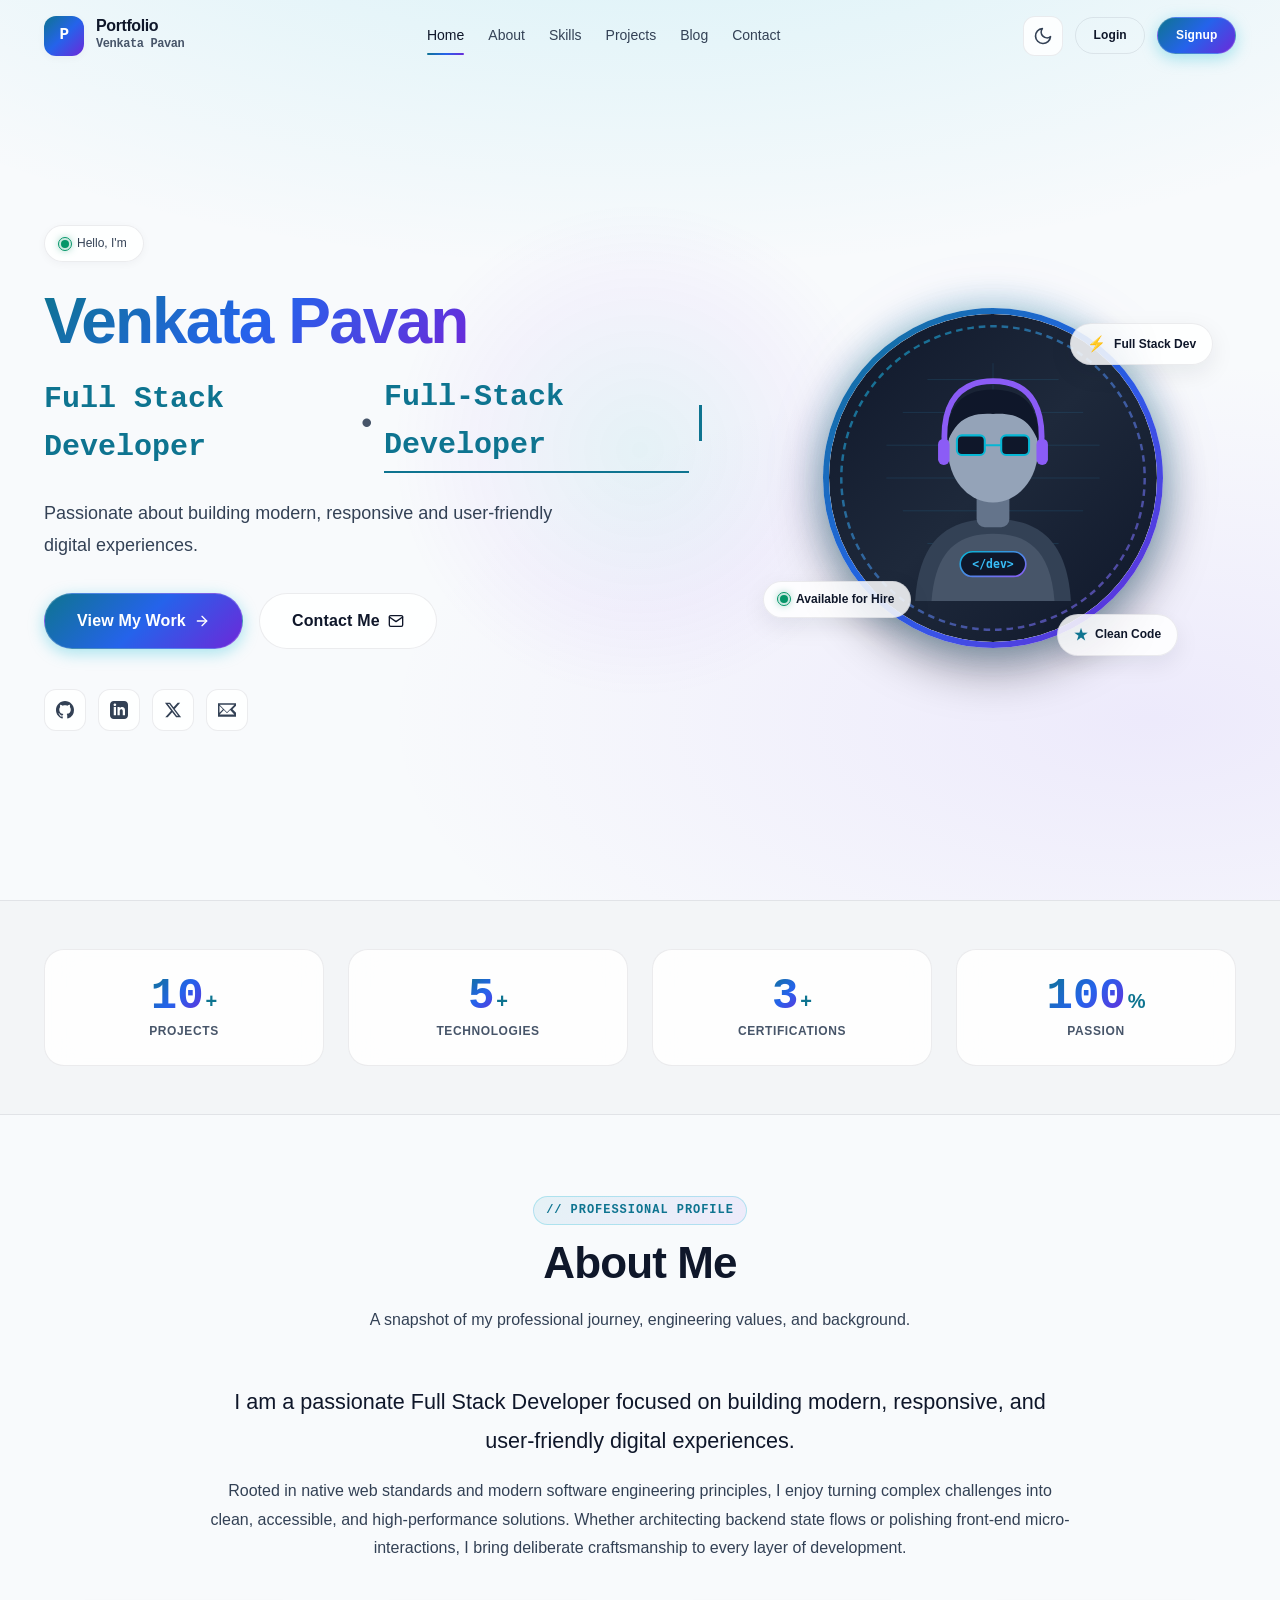
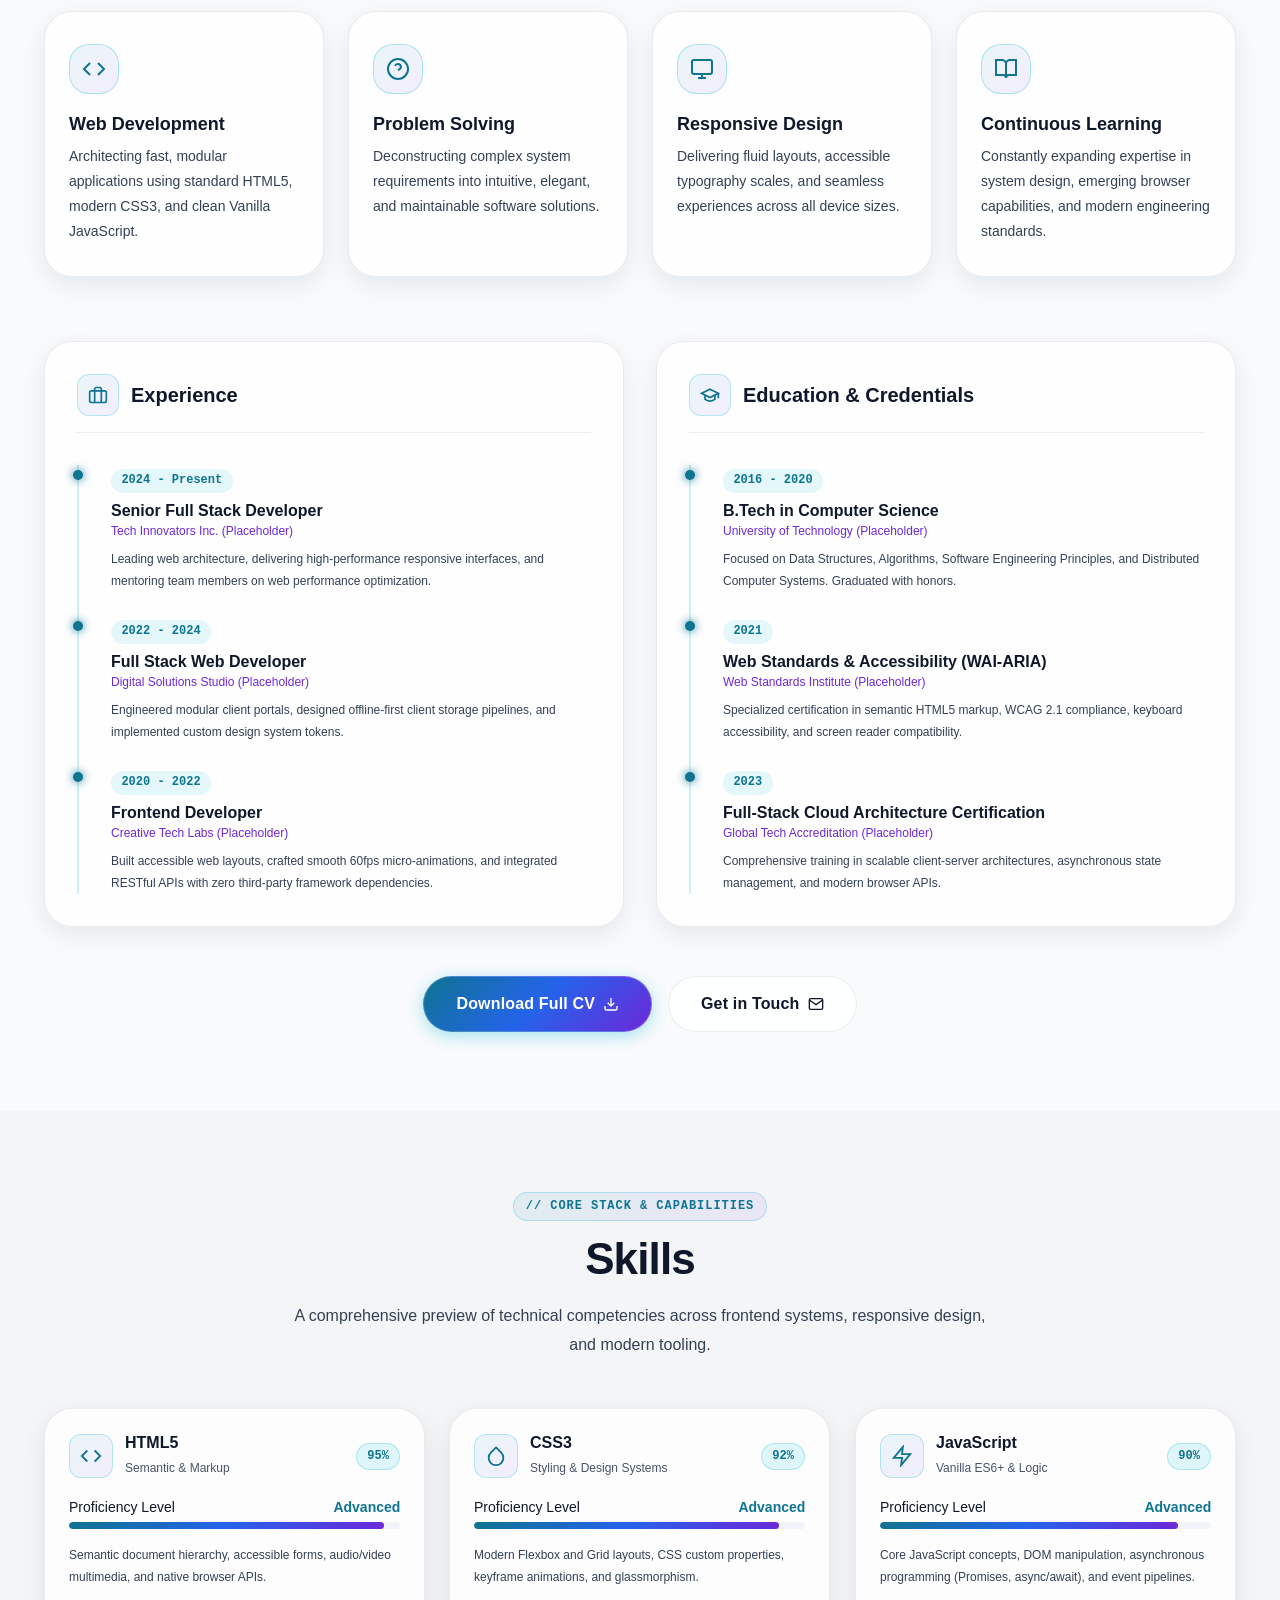
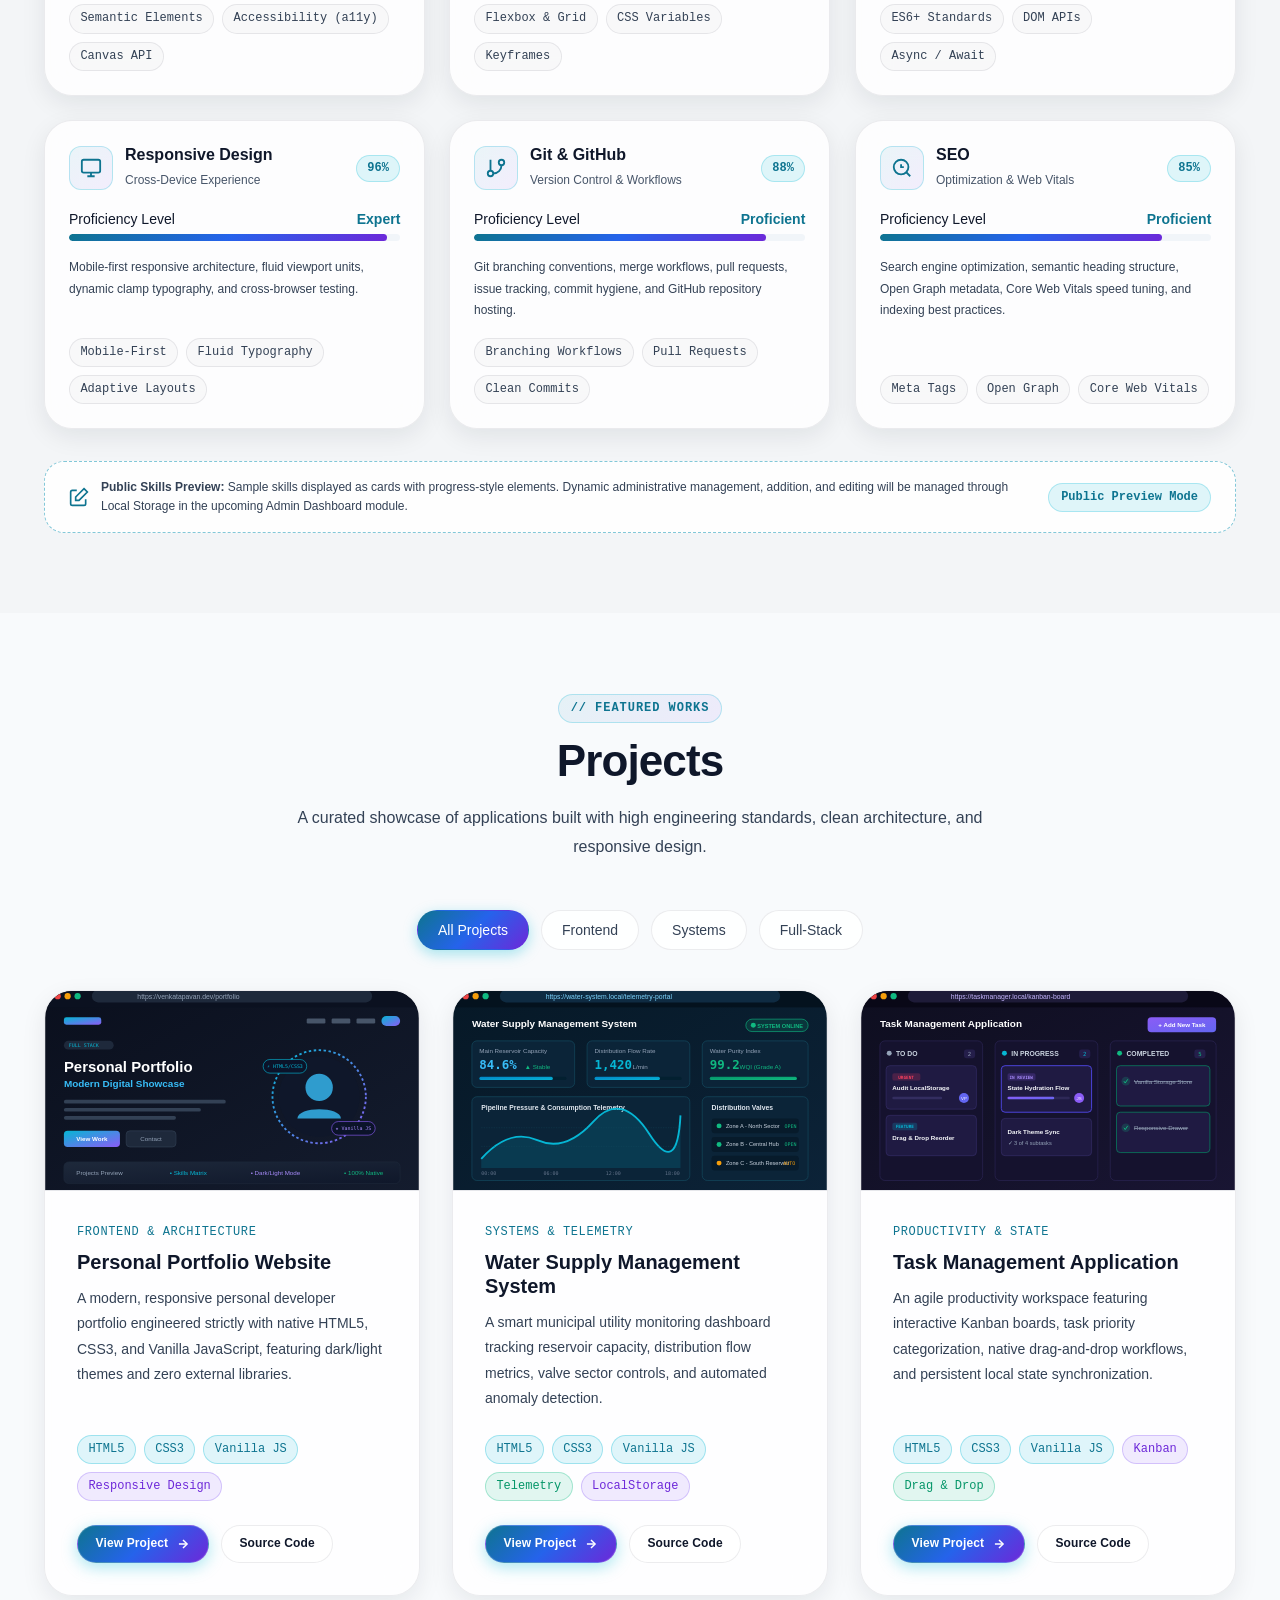
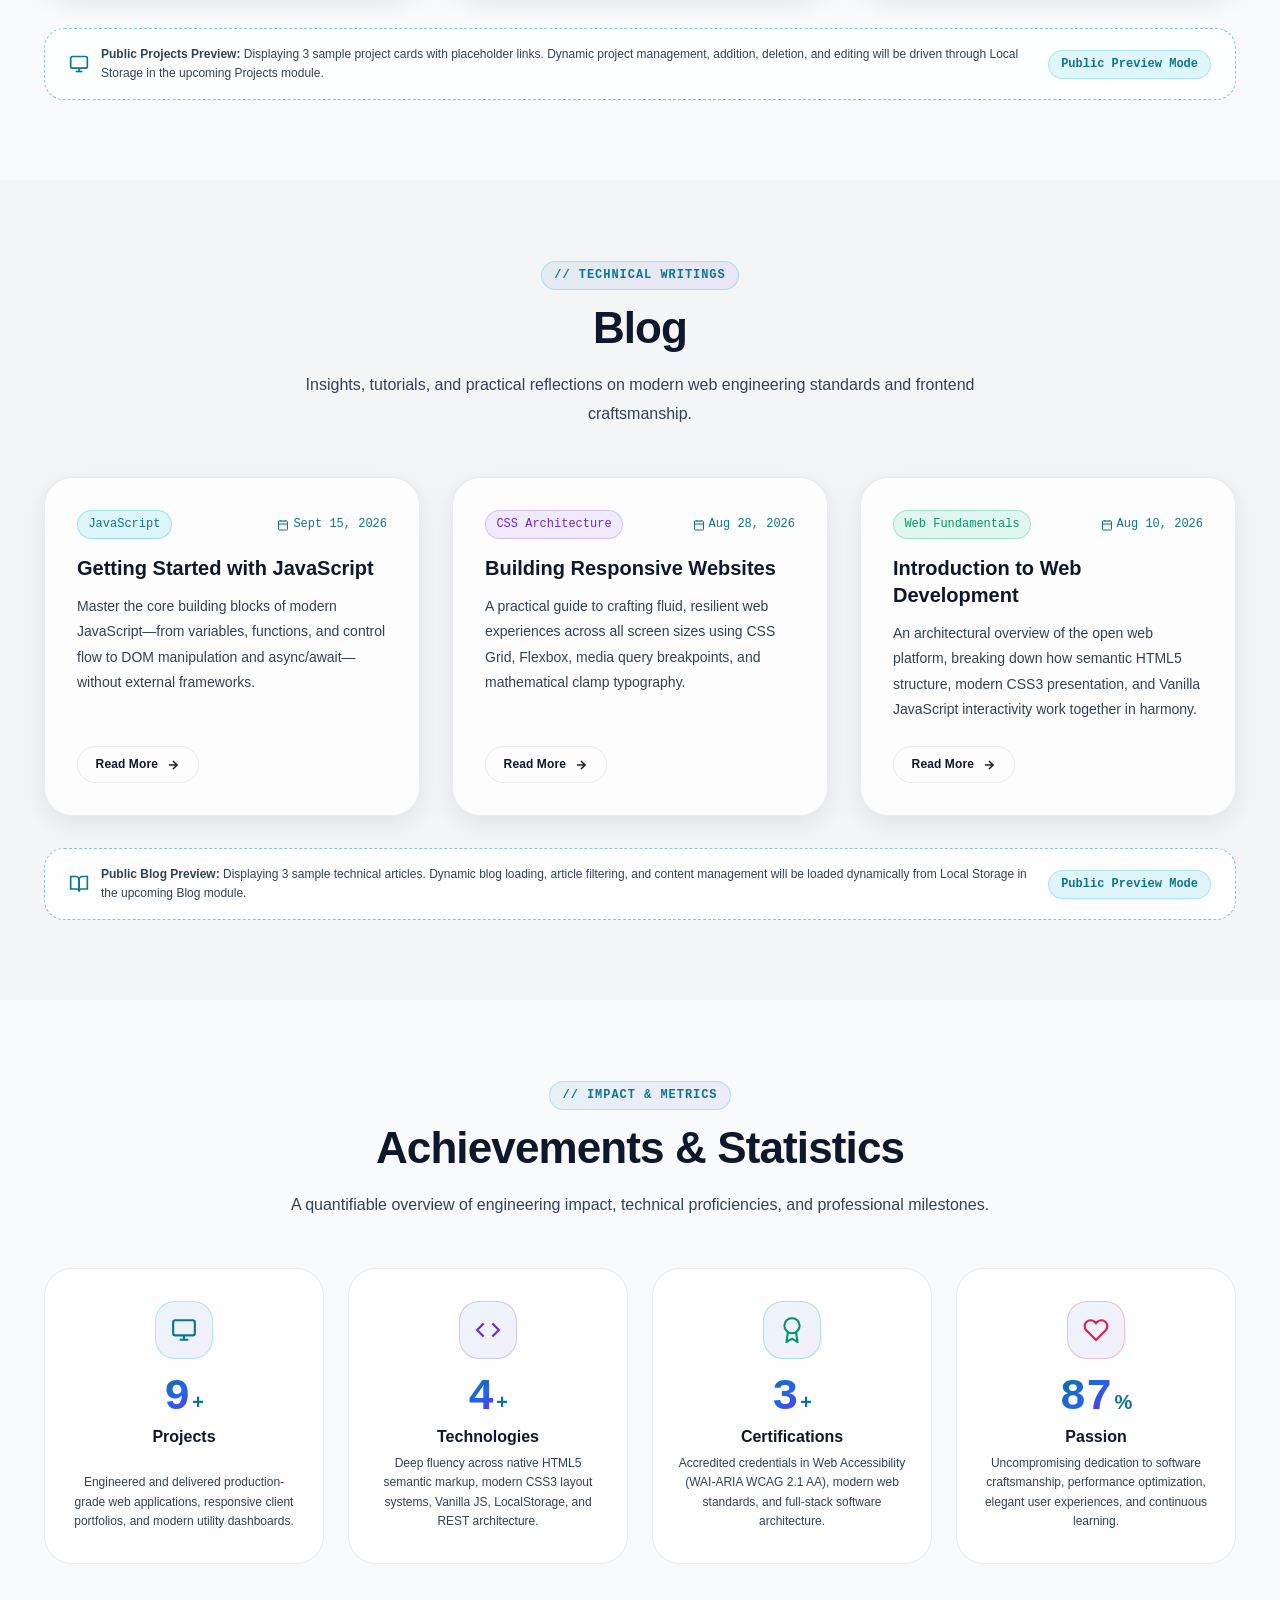
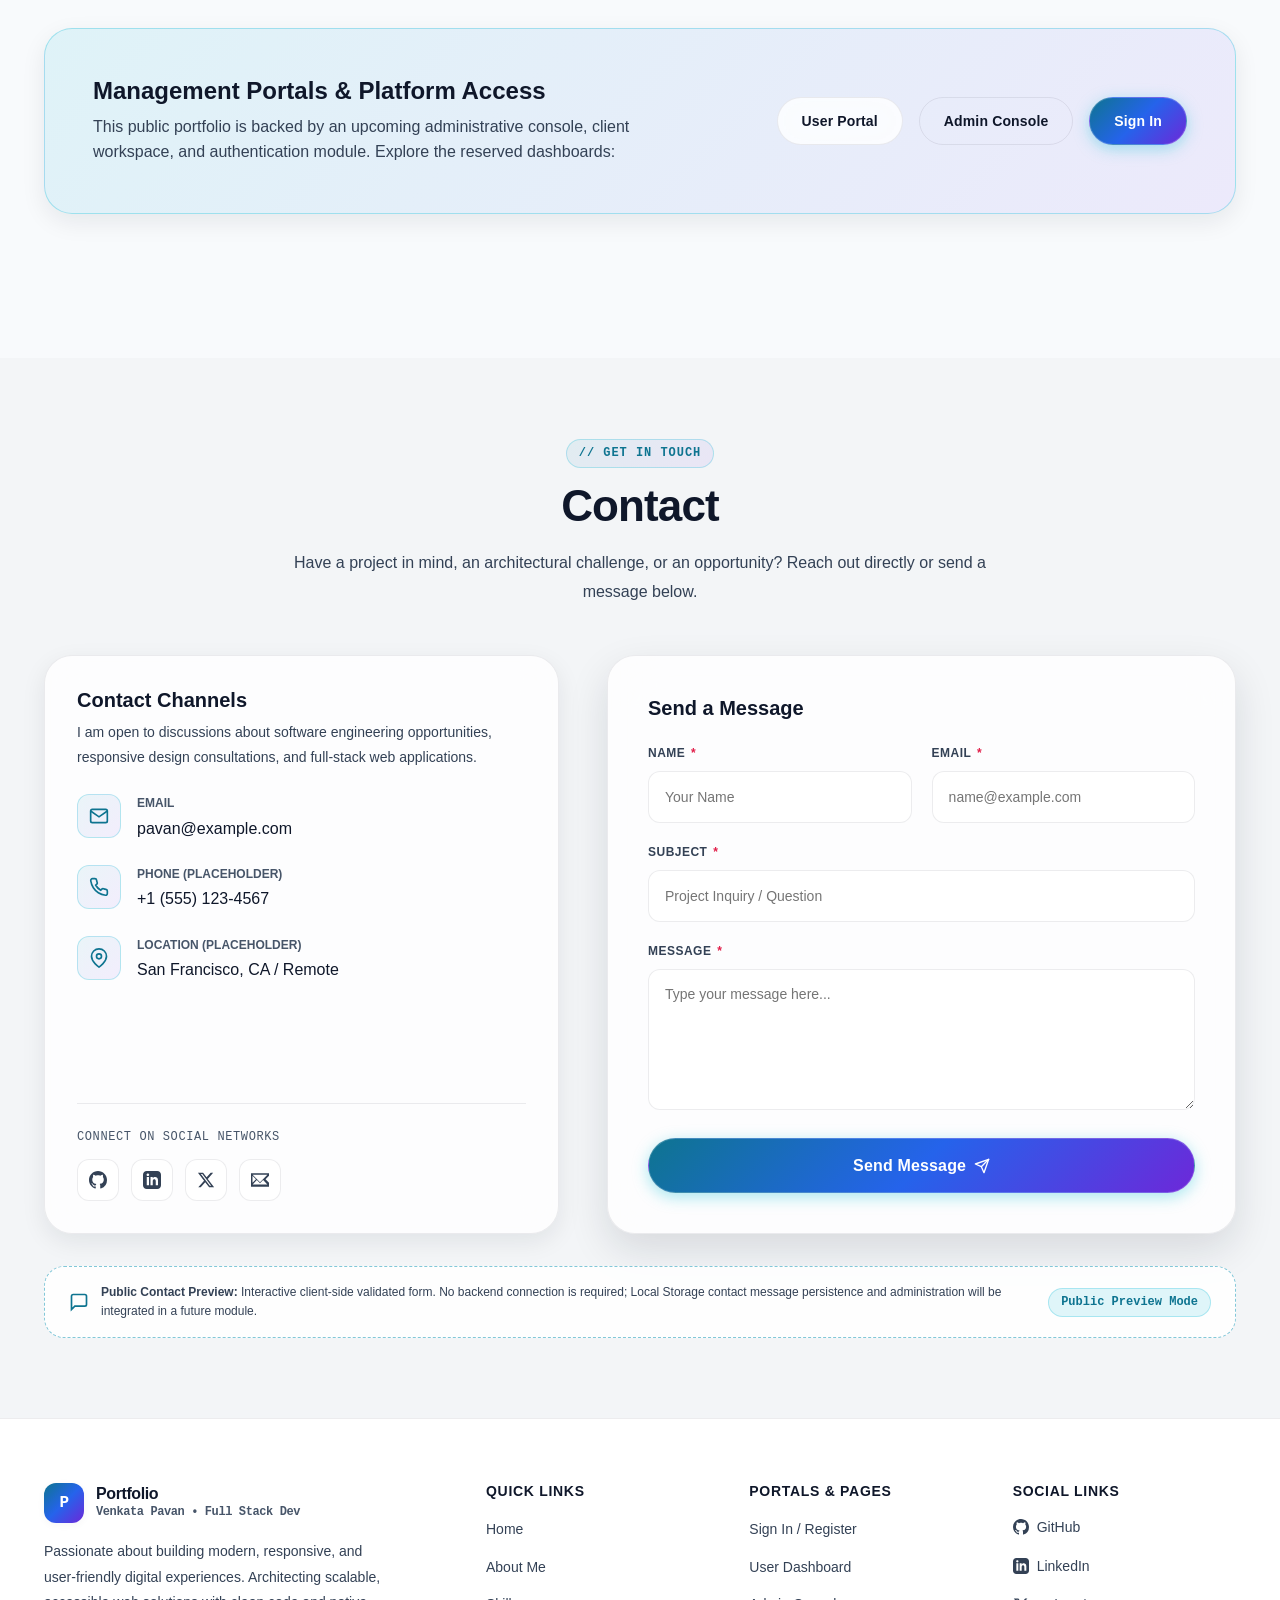
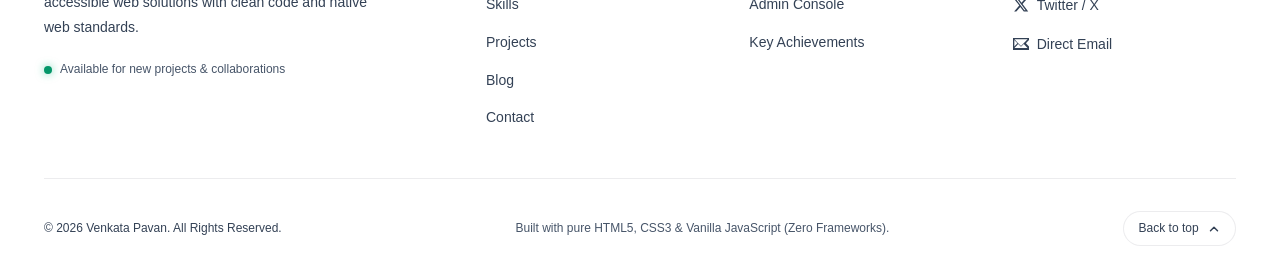
==== index.html @ b905af72 "feat: complete Module 1 - project foundation, public home page, and future architecture" ====
<!DOCTYPE html>
<html lang="en" data-theme="dark">
<head>
  <meta charset="UTF-8">
  <meta name="viewport" content="width=device-width, initial-scale=1.0">
  <meta http-equiv="X-UA-Compatible" content="ie=edge">
  
  <title>Venkata Pavan | Software Engineer & Full-Stack Developer</title>
  <meta name="description" content="Personal portfolio of Venkata Pavan, Software Engineer & Full-Stack Developer showcasing projects, technical skills, blog articles, and achievements.">
  <meta name="author" content="Venkata Pavan">
  <meta name="keywords" content="Venkata Pavan, Portfolio, Software Engineer, Full Stack Developer, Frontend, Web Developer, HTML5, CSS3, Vanilla JavaScript, Projects, Blog">

  <meta name="robots" content="index, follow">
  <meta name="theme-color" content="#0a0e17">
  <link rel="canonical" href="index.html">

  <!-- Open Graph / Facebook Meta Tags -->
  <meta property="og:type" content="website">
  <meta property="og:title" content="Venkata Pavan | Software Engineer & Full-Stack Developer">
  <meta property="og:description" content="Personal portfolio showcasing modern web architecture, projects, technical engineering skills, and articles. Built purely with native HTML5, CSS3, and Vanilla JavaScript.">
  <meta property="og:site_name" content="Venkata Pavan Portfolio">
  <meta property="og:locale" content="en_US">

  <!-- Twitter Meta Tags -->
  <meta name="twitter:card" content="summary_large_image">
  <meta name="twitter:title" content="Venkata Pavan | Software Engineer & Full-Stack Developer">
  <meta name="twitter:description" content="Personal portfolio showcasing modern web architecture, projects, technical engineering skills, and articles. Built purely with native HTML5, CSS3, and Vanilla JavaScript.">
  <meta name="twitter:creator" content="@pavan">

  <!-- JSON-LD Structured Data for Search Engines -->
  <script type="application/ld+json">
  {
    "@context": "https://schema.org",
    "@type": "Person",
    "name": "Venkata Pavan",
    "jobTitle": "Full Stack Developer & Software Engineer",
    "url": "index.html",
    "description": "Passionate about building modern, responsive, and user-friendly digital experiences using pure HTML5, CSS3, and Vanilla JavaScript.",
    "knowsAbout": ["HTML5", "CSS3", "JavaScript", "Responsive Design", "Git", "SEO", "Web Performance", "Accessibility (WAI-ARIA)"],
    "sameAs": [
      "https://github.com",
      "https://linkedin.com",
      "https://twitter.com"
    ]
  }
  </script>

  <!-- Inline SVG Favicon -->
  <link rel="icon" href="data:image/svg+xml,<svg xmlns='http://www.w3.org/2000/svg' viewBox='0 0 100 100'><defs><linearGradient id='g' x1='0%' y1='0%' x2='100%' y2='100%'><stop offset='0%' stop-color='%2306b6d4'/><stop offset='100%' stop-color='%238b5cf6'/></linearGradient></defs><rect width='100' height='100' rx='25' fill='url(%23g)'/><text x='50%' y='63%' font-family='monospace' font-weight='800' font-size='44' fill='white' text-anchor='middle'>VP</text></svg>">

  <!-- Stylesheets -->
  <link rel="stylesheet" href="css/style.css">
  <link rel="stylesheet" href="css/responsive.css">

</head>
<body>
  <!-- Accessibility Skip Link -->
  <a href="#main-content" class="skip-to-content">Skip to content</a>

  <!-- Ambient Cursor Glow Effect (Desktop) -->
  <div class="ambient-glow" aria-hidden="true"></div>

  <!-- ==========================================================================
       Header & Navigation
       ========================================================================== -->
  <header class="site-header" role="banner">
    <div class="container navbar">
      <!-- Logo / Portfolio Name -->
      <a href="index.html" class="brand" aria-label="Portfolio Homepage">
        <span class="brand-monogram">P</span>
        <span class="brand-text">
          <span class="brand-name">Portfolio</span>
          <span class="brand-title">Venkata Pavan</span>
        </span>
      </a>

      <!-- Desktop Navigation Menu -->
      <nav class="nav-menu" role="navigation" aria-label="Main Navigation">
        <a href="index.html" class="nav-link active">Home</a>
        <a href="#about" class="nav-link">About</a>
        <a href="#skills" class="nav-link">Skills</a>
        <a href="#projects" class="nav-link">Projects</a>
        <a href="#blog" class="nav-link">Blog</a>
        <a href="#contact" class="nav-link">Contact</a>
      </nav>

      <!-- Action Buttons & Controls -->
      <div class="nav-actions">
        <!-- Dark / Light Theme Toggle -->
        <button type="button" class="theme-toggle" id="theme-toggle-btn" aria-label="Switch to light mode" title="Toggle theme">
          <svg class="icon-sun" xmlns="http://www.w3.org/2000/svg" viewBox="0 0 24 24" fill="none" stroke="currentColor" stroke-width="2" stroke-linecap="round" stroke-linejoin="round" aria-hidden="true">
            <circle cx="12" cy="12" r="5"></circle>
            <line x1="12" y1="1" x2="12" y2="3"></line>
            <line x1="12" y1="21" x2="12" y2="23"></line>
            <line x1="4.22" y1="4.22" x2="5.64" y2="5.64"></line>
            <line x1="18.36" y1="18.36" x2="19.78" y2="19.78"></line>
            <line x1="1" y1="12" x2="3" y2="12"></line>
            <line x1="21" y1="12" x2="23" y2="12"></line>
            <line x1="4.22" y1="19.78" x2="5.64" y2="18.36"></line>
            <line x1="18.36" y1="5.64" x2="19.78" y2="4.22"></line>
          </svg>
          <svg class="icon-moon" xmlns="http://www.w3.org/2000/svg" viewBox="0 0 24 24" fill="none" stroke="currentColor" stroke-width="2" stroke-linecap="round" stroke-linejoin="round" aria-hidden="true">
            <path d="M21 12.79A9 9 0 1 1 11.21 3 7 7 0 0 0 21 12.79z"></path>
          </svg>
        </button>

        <!-- Login Button -->
        <a href="pages/login.html" class="btn btn-outline btn-sm desktop-auth-btn">Login</a>

        <!-- Signup Button -->
        <a href="pages/signup.html" class="btn btn-primary btn-sm desktop-auth-btn">Signup</a>

        <!-- Mobile Drawer Hamburger Toggle -->
        <button type="button" class="mobile-toggle" aria-label="Toggle navigation menu" aria-expanded="false" aria-controls="mobile-nav-drawer">
          <span></span>
          <span></span>
          <span></span>
        </button>
      </div>
    </div>

    <!-- Mobile Drawer Overlay -->
    <div class="mobile-drawer" id="mobile-nav-drawer" role="dialog" aria-modal="true" aria-label="Mobile Navigation Menu" aria-hidden="true">
      <nav class="nav-menu">
        <a href="index.html" class="nav-link active">Home</a>
        <a href="#about" class="nav-link">About</a>
        <a href="#skills" class="nav-link">Skills</a>
        <a href="#projects" class="nav-link">Projects</a>
        <a href="#blog" class="nav-link">Blog</a>
        <a href="#contact" class="nav-link">Contact</a>
      </nav>
      <div class="mobile-drawer-footer">
        <a href="pages/login.html" class="btn btn-secondary">Login</a>
        <a href="pages/signup.html" class="btn btn-primary">Signup</a>
      </div>
    </div>
  </header>

  <!-- ==========================================================================
       Main Content Container
       ========================================================================== -->
  <main id="main-content" tabindex="-1">
    
    <!-- 1. Hero Section (Personal Introduction) -->
    <section id="home" class="hero-section">
      <div class="container hero-grid">
        <!-- Left Column: Content & Call to Actions -->
        <div class="hero-content reveal-on-scroll">
          
          <!-- Small Introduction Text -->
          <div class="hero-badge">
            <span class="status-dot" aria-hidden="true"></span>
            <span>Hello, I'm</span>
          </div>

          <!-- Large Heading -->
          <h1 class="hero-title">
            <span class="text-gradient">Venkata Pavan</span>
          </h1>

          <!-- Role with Dynamic Typing -->
          <div class="hero-typing-wrap" aria-live="polite">
            <span class="hero-role-label">Full Stack Developer</span>
            <span class="typing-divider" aria-hidden="true">•</span>
            <span class="hero-typing-text">Modern Web Specialist</span><span class="typing-cursor" aria-hidden="true"></span>
          </div>

          <!-- Short Professional Description -->
          <p class="hero-bio">
            Passionate about building modern, responsive and user-friendly digital experiences.
          </p>

          <!-- Primary & Secondary CTA Buttons -->
          <div class="hero-actions">
            <a href="#projects" class="btn btn-primary btn-lg">
              <span>View My Work</span>
              <svg xmlns="http://www.w3.org/2000/svg" width="16" height="16" viewBox="0 0 24 24" fill="none" stroke="currentColor" stroke-width="2" stroke-linecap="round" stroke-linejoin="round" aria-hidden="true"><line x1="5" y1="12" x2="19" y2="12"></line><polyline points="12 5 19 12 12 19"></polyline></svg>
            </a>
            <a href="#contact" class="btn btn-secondary btn-lg">
              <span>Contact Me</span>
              <svg xmlns="http://www.w3.org/2000/svg" width="16" height="16" viewBox="0 0 24 24" fill="none" stroke="currentColor" stroke-width="2" stroke-linecap="round" stroke-linejoin="round" aria-hidden="true"><path d="M4 4h16c1.1 0 2 .9 2 2v12c0 1.1-.9 2-2 2H4c-1.1 0-2-.9-2-2V6c0-1.1.9-2 2-2z"></path><polyline points="22,6 12,13 2,6"></polyline></svg>
            </a>
          </div>

          <!-- Social Links Bar -->
          <div class="hero-socials" aria-label="Social media links">
            <a href="https://github.com" target="_blank" rel="noopener noreferrer" class="social-icon-btn" data-tooltip="GitHub Profile" aria-label="GitHub Profile">
              <svg xmlns="http://www.w3.org/2000/svg" viewBox="0 0 24 24"><path d="M12 0C5.37 0 0 5.37 0 12c0 5.31 3.435 9.795 8.205 11.385.6.105.825-.255.825-.57 0-.285-.015-1.23-.015-2.235-3.015.555-3.795-.735-4.035-1.41-.135-.345-.72-1.41-1.23-1.695-.42-.225-1.02-.78-.015-.795.945-.015 1.62.87 1.845 1.23 1.08 1.815 2.805 1.305 3.495.99.105-.78.42-1.305.765-1.605-2.67-.3-5.46-1.335-5.46-5.925 0-1.305.465-2.385 1.23-3.225-.12-.3-.54-1.53.12-3.18 0 0 1.005-.315 3.3 1.23.96-.27 1.98-.405 3-.405s2.04.135 3 .405c2.295-1.56 3.3-1.23 3.3-1.23.66 1.65.24 2.88.12 3.18.765.84 1.23 1.905 1.23 3.225 0 4.605-2.805 5.625-5.475 5.925.435.375.81 1.095.81 2.22 0 1.605-.015 2.895-.015 3.3 0 .315.225.69.825.57A12.02 12.02 0 0024 12c0-6.63-5.37-12-12-12z"/></svg>
            </a>
            <a href="https://linkedin.com" target="_blank" rel="noopener noreferrer" class="social-icon-btn" data-tooltip="LinkedIn Profile" aria-label="LinkedIn Profile">
              <svg xmlns="http://www.w3.org/2000/svg" viewBox="0 0 24 24"><path d="M19 0h-14c-2.761 0-5 2.239-5 5v14c0 2.761 2.239 5 5 5h14c2.762 0 5-2.239 5-5v-14c0-2.761-2.238-5-5-5zm-11 19h-3v-11h3v11zm-1.5-12.268c-.966 0-1.75-.79-1.75-1.764s.784-1.764 1.75-1.764 1.75.79 1.75 1.764-.783 1.764-1.75 1.764zm13.5 12.268h-3v-5.604c0-3.368-4-3.113-4 0v5.604h-3v-11h3v1.765c1.396-2.586 7-2.777 7 2.476v6.759z"/></svg>
            </a>
            <a href="https://twitter.com" target="_blank" rel="noopener noreferrer" class="social-icon-btn" data-tooltip="Twitter / X" aria-label="Twitter Profile">
              <svg xmlns="http://www.w3.org/2000/svg" viewBox="0 0 24 24"><path d="M18.244 2.25h3.308l-7.227 8.26 8.502 11.24H16.17l-5.214-6.817L4.99 21.75H1.68l7.73-8.835L1.254 2.25H8.08l4.713 6.231zm-1.161 17.52h1.833L7.084 4.126H5.117z"/></svg>
            </a>
            <a href="mailto:pavan@example.com" class="social-icon-btn" data-tooltip="Send an Email" aria-label="Send Email">
              <svg xmlns="http://www.w3.org/2000/svg" viewBox="0 0 24 24"><path d="M0 3v18h24v-18h-24zm6.623 7.929l-4.623 4.712v-9.458l4.623 4.746zm-4.483-5.929h19.72l-9.86 10.057-9.86-10.057zm5.677 7.008l4.183 4.288 4.183-4.288 5.617 5.992h-19.6l5.617-5.992zm11.56-1.079l4.623-4.746v9.458l-4.623-4.712z"/></svg>
            </a>
          </div>

        </div>

        <!-- Right Column: Professional Profile Image Placeholder -->
        <div class="hero-visual reveal-on-scroll delay-2">
          <!-- Profile Card Container: Easy to replace placeholder with real photo -->
          <div class="profile-avatar-container floating-element">
            <div class="avatar-backdrop-glow" aria-hidden="true"></div>
            
            <div class="avatar-frame">
              <!--
                ==================================================================
                REPLACE PROFILE IMAGE:
                Simply replace the 'src' below with your actual image path, e.g.:
                <img src="assets/images/profile.jpg" alt="Venkata Pavan" class="avatar-image">
                ==================================================================
              -->
              <img src="assets/images/profile-placeholder.svg" alt="Venkata Pavan - Professional Profile Placeholder" class="avatar-image" id="profile-avatar-img" width="380" height="380">
            </div>

            <!-- Floating Status Badges / Tech Tags -->
            <div class="floating-badge badge-top-right">
              <span class="badge-icon-accent">⚡</span>
              <span>Full Stack Dev</span>
            </div>

            <div class="floating-badge badge-bottom-left">
              <span class="status-dot" aria-hidden="true"></span>
              <span>Available for Hire</span>
            </div>

            <div class="floating-badge badge-bottom-right">
              <span class="badge-icon-accent">★</span>
              <span>Clean Code</span>
            </div>
          </div>
        </div>

      </div>
    </section>

    <!-- Key Metrics & Stats Strip -->
    <section class="stats-strip" aria-label="Key Achievements and Statistics">
      <div class="container stats-grid">
        <!-- Stat 1: 10+ Projects -->
        <div class="stat-card reveal-on-scroll">
          <div class="stat-number-wrap">
            <span class="stat-number" data-target="10">0</span>
            <span class="stat-suffix">+</span>
          </div>
          <span class="stat-label">Projects</span>
        </div>

        <!-- Stat 2: 5+ Technologies -->
        <div class="stat-card reveal-on-scroll delay-1">
          <div class="stat-number-wrap">
            <span class="stat-number" data-target="5">0</span>
            <span class="stat-suffix">+</span>
          </div>
          <span class="stat-label">Technologies</span>
        </div>

        <!-- Stat 3: 3+ Certifications -->
        <div class="stat-card reveal-on-scroll delay-2">
          <div class="stat-number-wrap">
            <span class="stat-number" data-target="3">0</span>
            <span class="stat-suffix">+</span>
          </div>
          <span class="stat-label">Certifications</span>
        </div>

        <!-- Stat 4: 100% Passion -->
        <div class="stat-card reveal-on-scroll delay-3">
          <div class="stat-number-wrap">
            <span class="stat-number" data-target="100">0</span>
            <span class="stat-suffix">%</span>
          </div>
          <span class="stat-label">Passion</span>
        </div>
      </div>
    </section>

    <!-- ==========================================================================
         2. About Section
         ========================================================================== -->
    <section id="about" class="section">
      <div class="container">
        <!-- Section Heading -->
        <div class="section-header reveal-on-scroll">
          <span class="section-tag">// Professional Profile</span>
          <h2 class="section-title">About Me</h2>
          <p class="section-subtitle">
            A snapshot of my professional journey, engineering values, and background.
          </p>
        </div>

        <!-- Short Professional Introduction -->
        <div class="about-intro-container reveal-on-scroll">
          <p class="about-intro-lead">
            I am a passionate Full Stack Developer focused on building modern, responsive, and user-friendly digital experiences.
          </p>
          <p class="about-intro-sub">
            Rooted in native web standards and modern software engineering principles, I enjoy turning complex challenges into clean, accessible, and high-performance solutions. Whether architecting backend state flows or polishing front-end micro-interactions, I bring deliberate craftsmanship to every layer of development.
          </p>
        </div>

        <!-- Highlight Cards (Web Development, Problem Solving, Responsive Design, Continuous Learning) -->
        <div class="about-highlights-grid">
          <!-- Highlight 1: Web Development -->
          <div class="about-highlight-card reveal-on-scroll">
            <div class="highlight-icon-wrap" aria-hidden="true">
              <svg xmlns="http://www.w3.org/2000/svg" viewBox="0 0 24 24" fill="none" stroke="currentColor" stroke-width="2"><polyline points="16 18 22 12 16 6"></polyline><polyline points="8 6 2 12 8 18"></polyline></svg>
            </div>
            <h3 class="highlight-card-title">Web Development</h3>
            <p class="highlight-card-desc">
              Architecting fast, modular applications using standard HTML5, modern CSS3, and clean Vanilla JavaScript.
            </p>
          </div>

          <!-- Highlight 2: Problem Solving -->
          <div class="about-highlight-card reveal-on-scroll delay-1">
            <div class="highlight-icon-wrap" aria-hidden="true">
              <svg xmlns="http://www.w3.org/2000/svg" viewBox="0 0 24 24" fill="none" stroke="currentColor" stroke-width="2"><circle cx="12" cy="12" r="10"></circle><path d="M9.09 9a3 3 0 0 1 5.83 1c0 2-3 3-3 3"></path><line x1="12" y1="17" x2="12.01" y2="17"></line></svg>
            </div>
            <h3 class="highlight-card-title">Problem Solving</h3>
            <p class="highlight-card-desc">
              Deconstructing complex system requirements into intuitive, elegant, and maintainable software solutions.
            </p>
          </div>

          <!-- Highlight 3: Responsive Design -->
          <div class="about-highlight-card reveal-on-scroll delay-2">
            <div class="highlight-icon-wrap" aria-hidden="true">
              <svg xmlns="http://www.w3.org/2000/svg" viewBox="0 0 24 24" fill="none" stroke="currentColor" stroke-width="2"><rect x="2" y="3" width="20" height="14" rx="2" ry="2"></rect><line x1="8" y1="21" x2="16" y2="21"></line><line x1="12" y1="17" x2="12" y2="21"></line></svg>
            </div>
            <h3 class="highlight-card-title">Responsive Design</h3>
            <p class="highlight-card-desc">
              Delivering fluid layouts, accessible typography scales, and seamless experiences across all device sizes.
            </p>
          </div>

          <!-- Highlight 4: Continuous Learning -->
          <div class="about-highlight-card reveal-on-scroll delay-3">
            <div class="highlight-icon-wrap" aria-hidden="true">
              <svg xmlns="http://www.w3.org/2000/svg" viewBox="0 0 24 24" fill="none" stroke="currentColor" stroke-width="2"><path d="M2 3h6a4 4 0 0 1 4 4v14a3 3 0 0 0-3-3H2z"></path><path d="M22 3h-6a4 4 0 0 0-4 4v14a3 3 0 0 1 3-3h7z"></path></svg>
            </div>
            <h3 class="highlight-card-title">Continuous Learning</h3>
            <p class="highlight-card-desc">
              Constantly expanding expertise in system design, emerging browser capabilities, and modern engineering standards.
            </p>
          </div>
        </div>

        <!-- Experience & Education Placeholder Grid -->
        <!--
          ==================================================================
          REPLACE EXPERIENCE & EDUCATION PLACEHOLDER DATA:
          Update the timeline-items below with your actual roles, companies,
          degrees, and dates.
          ==================================================================
        -->
        <div class="experience-education-grid" id="resume">
          <!-- Column 1: Experience Placeholders -->
          <div class="timeline-card reveal-on-scroll">
            <div class="timeline-header">
              <div class="timeline-header-icon" aria-hidden="true">
                <svg xmlns="http://www.w3.org/2000/svg" viewBox="0 0 24 24" fill="none" stroke="currentColor" stroke-width="2"><rect x="2" y="7" width="20" height="14" rx="2" ry="2"></rect><path d="M16 21V5a2 2 0 0 0-2-2h-4a2 2 0 0 0-2 2v16"></path></svg>
              </div>
              <h3 class="timeline-header-title">Experience</h3>
            </div>

            <div class="timeline-list">
              <!-- Experience Item 1 (Placeholder) -->
              <div class="timeline-item">
                <span class="timeline-dot"></span>
                <span class="timeline-date-badge">2024 - Present</span>
                <h4 class="timeline-role-title">Senior Full Stack Developer</h4>
                <div class="timeline-org">Tech Innovators Inc. (Placeholder)</div>
                <p class="timeline-desc">
                  Leading web architecture, delivering high-performance responsive interfaces, and mentoring team members on web performance optimization.
                </p>
              </div>

              <!-- Experience Item 2 (Placeholder) -->
              <div class="timeline-item">
                <span class="timeline-dot"></span>
                <span class="timeline-date-badge">2022 - 2024</span>
                <h4 class="timeline-role-title">Full Stack Web Developer</h4>
                <div class="timeline-org">Digital Solutions Studio (Placeholder)</div>
                <p class="timeline-desc">
                  Engineered modular client portals, designed offline-first client storage pipelines, and implemented custom design system tokens.
                </p>
              </div>

              <!-- Experience Item 3 (Placeholder) -->
              <div class="timeline-item">
                <span class="timeline-dot"></span>
                <span class="timeline-date-badge">2020 - 2022</span>
                <h4 class="timeline-role-title">Frontend Developer</h4>
                <div class="timeline-org">Creative Tech Labs (Placeholder)</div>
                <p class="timeline-desc">
                  Built accessible web layouts, crafted smooth 60fps micro-animations, and integrated RESTful APIs with zero third-party framework dependencies.
                </p>
              </div>
            </div>
          </div>

          <!-- Column 2: Education Placeholders -->
          <div class="timeline-card reveal-on-scroll delay-1">
            <div class="timeline-header">
              <div class="timeline-header-icon" aria-hidden="true">
                <svg xmlns="http://www.w3.org/2000/svg" viewBox="0 0 24 24" fill="none" stroke="currentColor" stroke-width="2"><path d="M22 10v6M2 10l10-5 10 5-10 5z"></path><path d="M6 12v5c3 3 9 3 12 0v-5"></path></svg>
              </div>
              <h3 class="timeline-header-title">Education &amp; Credentials</h3>
            </div>

            <div class="timeline-list">
              <!-- Education Item 1 (Placeholder) -->
              <div class="timeline-item">
                <span class="timeline-dot"></span>
                <span class="timeline-date-badge">2016 - 2020</span>
                <h4 class="timeline-role-title">B.Tech in Computer Science</h4>
                <div class="timeline-org">University of Technology (Placeholder)</div>
                <p class="timeline-desc">
                  Focused on Data Structures, Algorithms, Software Engineering Principles, and Distributed Computer Systems. Graduated with honors.
                </p>
              </div>

              <!-- Education Item 2 (Placeholder) -->
              <div class="timeline-item">
                <span class="timeline-dot"></span>
                <span class="timeline-date-badge">2021</span>
                <h4 class="timeline-role-title">Web Standards &amp; Accessibility (WAI-ARIA)</h4>
                <div class="timeline-org">Web Standards Institute (Placeholder)</div>
                <p class="timeline-desc">
                  Specialized certification in semantic HTML5 markup, WCAG 2.1 compliance, keyboard accessibility, and screen reader compatibility.
                </p>
              </div>

              <!-- Education Item 3 (Placeholder) -->
              <div class="timeline-item">
                <span class="timeline-dot"></span>
                <span class="timeline-date-badge">2023</span>
                <h4 class="timeline-role-title">Full-Stack Cloud Architecture Certification</h4>
                <div class="timeline-org">Global Tech Accreditation (Placeholder)</div>
                <p class="timeline-desc">
                  Comprehensive training in scalable client-server architectures, asynchronous state management, and modern browser APIs.
                </p>
              </div>
            </div>
          </div>
        </div>

        <!-- Action Callout Bar -->
        <div class="about-actions-bar reveal-on-scroll">
          <a href="#resume" class="btn btn-primary btn-lg">
            <span>Download Full CV</span>
            <svg xmlns="http://www.w3.org/2000/svg" width="16" height="16" viewBox="0 0 24 24" fill="none" stroke="currentColor" stroke-width="2"><path d="M21 15v4a2 2 0 0 1-2 2H5a2 2 0 0 1-2-2v-4"></path><polyline points="7 10 12 15 17 10"></polyline><line x1="12" y1="15" x2="12" y2="3"></line></svg>
          </a>
          <a href="#contact" class="btn btn-secondary btn-lg">
            <span>Get in Touch</span>
            <svg xmlns="http://www.w3.org/2000/svg" width="16" height="16" viewBox="0 0 24 24" fill="none" stroke="currentColor" stroke-width="2"><path d="M4 4h16c1.1 0 2 .9 2 2v12c0 1.1-.9 2-2 2H4c-1.1 0-2-.9-2-2V6c0-1.1.9-2 2-2z"></path><polyline points="22,6 12,13 2,6"></polyline></svg>
          </a>
        </div>
      </div>
    </section>

    <!-- ==========================================================================
         3. Skills Preview Section (Public Showcase)
         ========================================================================== -->
    <section id="skills" class="section section-tinted">
      <div class="container">
        <!-- Section Header -->
        <div class="section-header reveal-on-scroll">
          <span class="section-tag">// Core Stack &amp; Capabilities</span>
          <h2 class="section-title">Skills</h2>
          <p class="section-subtitle">
            A comprehensive preview of technical competencies across frontend systems, responsive design, and modern tooling.
          </p>
        </div>

        <!--
          ==================================================================
          MODULE 1: SKILLS PUBLIC PREVIEW
          Note: This is only the public preview of the Skills module.
          Do NOT build the Admin Skills management functionality yet.
          Later, the Admin Dashboard will manage skills through Local Storage
          (CRUD operations: create, read, update, delete skills).
          ==================================================================
        -->
        <div class="skills-preview-grid">
          <!-- Skill Card 1: HTML5 -->
          <div class="skill-card reveal-on-scroll">
            <div class="skill-card-top">
              <div class="skill-card-header">
                <div class="skill-card-icon" aria-hidden="true">
                  <svg xmlns="http://www.w3.org/2000/svg" viewBox="0 0 24 24" fill="none" stroke="currentColor" stroke-width="2"><polyline points="16 18 22 12 16 6"></polyline><polyline points="8 6 2 12 8 18"></polyline></svg>
                </div>
                <div>
                  <h3 class="skill-card-name">HTML5</h3>
                  <span class="skill-card-type">Semantic &amp; Markup</span>
                </div>
              </div>
              <span class="skill-card-badge">95%</span>
            </div>
            <div class="skill-card-progress">
              <div class="skill-row-meta">
                <span>Proficiency Level</span>
                <span class="skill-level-value">Advanced</span>
              </div>
              <div class="skill-bar-track">
                <div class="skill-bar-fill" data-level="95" role="progressbar" aria-valuenow="95" aria-valuemin="0" aria-valuemax="100" aria-label="HTML5 proficiency level"></div>
              </div>
            </div>
            <p class="skill-card-desc">
              Semantic document hierarchy, accessible forms, audio/video multimedia, and native browser APIs.
            </p>
            <div class="skill-card-tags">
              <span class="badge">Semantic Elements</span>
              <span class="badge">Accessibility (a11y)</span>
              <span class="badge">Canvas API</span>
            </div>
          </div>

          <!-- Skill Card 2: CSS3 -->
          <div class="skill-card reveal-on-scroll delay-1">
            <div class="skill-card-top">
              <div class="skill-card-header">
                <div class="skill-card-icon" aria-hidden="true">
                  <svg xmlns="http://www.w3.org/2000/svg" viewBox="0 0 24 24" fill="none" stroke="currentColor" stroke-width="2"><path d="M12 2.69l5.66 5.66a8 8 0 1 1-11.31 0z"></path></svg>
                </div>
                <div>
                  <h3 class="skill-card-name">CSS3</h3>
                  <span class="skill-card-type">Styling &amp; Design Systems</span>
                </div>
              </div>
              <span class="skill-card-badge">92%</span>
            </div>
            <div class="skill-card-progress">
              <div class="skill-row-meta">
                <span>Proficiency Level</span>
                <span class="skill-level-value">Advanced</span>
              </div>
              <div class="skill-bar-track">
                <div class="skill-bar-fill" data-level="92" role="progressbar" aria-valuenow="92" aria-valuemin="0" aria-valuemax="100" aria-label="CSS3 proficiency level"></div>
              </div>
            </div>
            <p class="skill-card-desc">
              Modern Flexbox and Grid layouts, CSS custom properties, keyframe animations, and glassmorphism.
            </p>
            <div class="skill-card-tags">
              <span class="badge">Flexbox &amp; Grid</span>
              <span class="badge">CSS Variables</span>
              <span class="badge">Keyframes</span>
            </div>
          </div>

          <!-- Skill Card 3: JavaScript -->
          <div class="skill-card reveal-on-scroll delay-2">
            <div class="skill-card-top">
              <div class="skill-card-header">
                <div class="skill-card-icon" aria-hidden="true">
                  <svg xmlns="http://www.w3.org/2000/svg" viewBox="0 0 24 24" fill="none" stroke="currentColor" stroke-width="2"><polygon points="13 2 3 14 12 14 11 22 21 10 12 10 13 2"></polygon></svg>
                </div>
                <div>
                  <h3 class="skill-card-name">JavaScript</h3>
                  <span class="skill-card-type">Vanilla ES6+ &amp; Logic</span>
                </div>
              </div>
              <span class="skill-card-badge">90%</span>
            </div>
            <div class="skill-card-progress">
              <div class="skill-row-meta">
                <span>Proficiency Level</span>
                <span class="skill-level-value">Advanced</span>
              </div>
              <div class="skill-bar-track">
                <div class="skill-bar-fill" data-level="90" role="progressbar" aria-valuenow="90" aria-valuemin="0" aria-valuemax="100" aria-label="JavaScript proficiency level"></div>
              </div>
            </div>
            <p class="skill-card-desc">
              Core JavaScript concepts, DOM manipulation, asynchronous programming (Promises, async/await), and event pipelines.
            </p>
            <div class="skill-card-tags">
              <span class="badge">ES6+ Standards</span>
              <span class="badge">DOM APIs</span>
              <span class="badge">Async / Await</span>
            </div>
          </div>

          <!-- Skill Card 4: Responsive Design -->
          <div class="skill-card reveal-on-scroll">
            <div class="skill-card-top">
              <div class="skill-card-header">
                <div class="skill-card-icon" aria-hidden="true">
                  <svg xmlns="http://www.w3.org/2000/svg" viewBox="0 0 24 24" fill="none" stroke="currentColor" stroke-width="2"><rect x="2" y="3" width="20" height="14" rx="2" ry="2"></rect><line x1="8" y1="21" x2="16" y2="21"></line><line x1="12" y1="17" x2="12" y2="21"></line></svg>
                </div>
                <div>
                  <h3 class="skill-card-name">Responsive Design</h3>
                  <span class="skill-card-type">Cross-Device Experience</span>
                </div>
              </div>
              <span class="skill-card-badge">96%</span>
            </div>
            <div class="skill-card-progress">
              <div class="skill-row-meta">
                <span>Proficiency Level</span>
                <span class="skill-level-value">Expert</span>
              </div>
              <div class="skill-bar-track">
                <div class="skill-bar-fill" data-level="96" role="progressbar" aria-valuenow="96" aria-valuemin="0" aria-valuemax="100" aria-label="Responsive Design proficiency level"></div>
              </div>
            </div>
            <p class="skill-card-desc">
              Mobile-first responsive architecture, fluid viewport units, dynamic clamp typography, and cross-browser testing.
            </p>
            <div class="skill-card-tags">
              <span class="badge">Mobile-First</span>
              <span class="badge">Fluid Typography</span>
              <span class="badge">Adaptive Layouts</span>
            </div>
          </div>

          <!-- Skill Card 5: Git & GitHub -->
          <div class="skill-card reveal-on-scroll delay-1">
            <div class="skill-card-top">
              <div class="skill-card-header">
                <div class="skill-card-icon" aria-hidden="true">
                  <svg xmlns="http://www.w3.org/2000/svg" viewBox="0 0 24 24" fill="none" stroke="currentColor" stroke-width="2"><line x1="6" y1="3" x2="6" y2="15"></line><circle cx="18" cy="6" r="3"></circle><circle cx="6" cy="18" r="3"></circle><path d="M18 9a9 9 0 0 1-9 9"></path></svg>
                </div>
                <div>
                  <h3 class="skill-card-name">Git &amp; GitHub</h3>
                  <span class="skill-card-type">Version Control &amp; Workflows</span>
                </div>
              </div>
              <span class="skill-card-badge">88%</span>
            </div>
            <div class="skill-card-progress">
              <div class="skill-row-meta">
                <span>Proficiency Level</span>
                <span class="skill-level-value">Proficient</span>
              </div>
              <div class="skill-bar-track">
                <div class="skill-bar-fill" data-level="88" role="progressbar" aria-valuenow="88" aria-valuemin="0" aria-valuemax="100" aria-label="Git and GitHub proficiency level"></div>
              </div>
            </div>
            <p class="skill-card-desc">
              Git branching conventions, merge workflows, pull requests, issue tracking, commit hygiene, and GitHub repository hosting.
            </p>
            <div class="skill-card-tags">
              <span class="badge">Branching Workflows</span>
              <span class="badge">Pull Requests</span>
              <span class="badge">Clean Commits</span>
            </div>
          </div>

          <!-- Skill Card 6: SEO -->
          <div class="skill-card reveal-on-scroll delay-2">
            <div class="skill-card-top">
              <div class="skill-card-header">
                <div class="skill-card-icon" aria-hidden="true">
                  <svg xmlns="http://www.w3.org/2000/svg" viewBox="0 0 24 24" fill="none" stroke="currentColor" stroke-width="2"><circle cx="11" cy="11" r="8"></circle><line x1="21" y1="21" x2="16.65" y2="16.65"></line><polyline points="11 8 11 11 14 11"></polyline></svg>
                </div>
                <div>
                  <h3 class="skill-card-name">SEO</h3>
                  <span class="skill-card-type">Optimization &amp; Web Vitals</span>
                </div>
              </div>
              <span class="skill-card-badge">85%</span>
            </div>
            <div class="skill-card-progress">
              <div class="skill-row-meta">
                <span>Proficiency Level</span>
                <span class="skill-level-value">Proficient</span>
              </div>
              <div class="skill-bar-track">
                <div class="skill-bar-fill" data-level="85" role="progressbar" aria-valuenow="85" aria-valuemin="0" aria-valuemax="100" aria-label="SEO proficiency level"></div>
              </div>
            </div>
            <p class="skill-card-desc">
              Search engine optimization, semantic heading structure, Open Graph metadata, Core Web Vitals speed tuning, and indexing best practices.
            </p>
            <div class="skill-card-tags">
              <span class="badge">Meta Tags</span>
              <span class="badge">Open Graph</span>
              <span class="badge">Core Web Vitals</span>
            </div>
          </div>
        </div>

        <!-- Skills Public Preview Notice Banner -->
        <div class="skills-preview-notice reveal-on-scroll">
          <div class="skills-notice-info">
            <div class="skills-notice-icon" aria-hidden="true">
              <svg xmlns="http://www.w3.org/2000/svg" viewBox="0 0 24 24" fill="none" stroke="currentColor" stroke-width="2"><path d="M20 14.66V20a2 2 0 0 1-2 2H4a2 2 0 0 1-2-2V6a2 2 0 0 1 2-2h5.34"></path><polygon points="18 2 22 6 12 16 8 16 8 12 18 2"></polygon></svg>
            </div>
            <div>
              <strong>Public Skills Preview:</strong> Sample skills displayed as cards with progress-style elements. Dynamic administrative management, addition, and editing will be managed through Local Storage in the upcoming Admin Dashboard module.
            </div>
          </div>
          <span class="skills-notice-badge">Public Preview Mode</span>
        </div>
      </div>
    </section>

    <!-- ==========================================================================
         4. Featured Projects Showcase Section
         ========================================================================== -->
    <!-- ==========================================================================
         4. Projects Preview Section (Public Showcase)
         ========================================================================== -->
    <section id="projects" class="section">
      <div class="container">
        <!-- Section Header -->
        <div class="section-header reveal-on-scroll">
          <span class="section-tag">// Featured Works</span>
          <h2 class="section-title">Projects</h2>
          <p class="section-subtitle">
            A curated showcase of applications built with high engineering standards, clean architecture, and responsive design.
          </p>
        </div>

        <!-- Filter Buttons -->
        <div class="project-filters reveal-on-scroll" role="toolbar" aria-label="Project category filter">
          <button type="button" class="filter-btn active" data-filter="all" aria-pressed="true">All Projects</button>
          <button type="button" class="filter-btn" data-filter="frontend" aria-pressed="false">Frontend</button>
          <button type="button" class="filter-btn" data-filter="systems" aria-pressed="false">Systems</button>
          <button type="button" class="filter-btn" data-filter="full-stack" aria-pressed="false">Full-Stack</button>
        </div>

        <!--
          ==================================================================
          MODULE 1: PROJECTS PUBLIC PREVIEW
          Note: This is only the public preview of the Projects module.
          Do NOT build project CRUD functionality yet.
          The future Projects module will replace these static/sample
          projects with dynamic Local Storage data and admin management.
          ==================================================================
        -->
        <div class="projects-grid">
          <!-- Project 1: Personal Portfolio Website -->
          <article class="project-card reveal-on-scroll" data-category="frontend">
            <div class="project-img-wrap">
              <!--
                ==============================================================
                REPLACE PROJECT IMAGE:
                Replace src with your screenshot path (e.g. assets/images/portfolio.png)
                ==============================================================
              -->
              <img src="assets/images/project-portfolio.svg" alt="Personal Portfolio Website Mockup Preview" class="project-image" loading="lazy" width="600" height="340">
            </div>

            <div class="project-card-body">
              <span class="project-category-tag">Frontend &amp; Architecture</span>
              <h3 class="project-card-title">Personal Portfolio Website</h3>
              <p class="project-card-desc">
                A modern, responsive personal developer portfolio engineered strictly with native HTML5, CSS3, and Vanilla JavaScript, featuring dark/light themes and zero external libraries.
              </p>
              <div class="project-tags">
                <span class="badge badge-cyan">HTML5</span>
                <span class="badge badge-cyan">CSS3</span>
                <span class="badge badge-cyan">Vanilla JS</span>
                <span class="badge badge-violet">Responsive Design</span>
              </div>
              <div class="project-card-actions">
                <a href="#projects" class="btn btn-primary btn-sm view-project-btn" data-tooltip="View Project Preview (Placeholder)" aria-label="View Personal Portfolio Website preview">
                  <span>View Project</span>
                  <svg xmlns="http://www.w3.org/2000/svg" width="14" height="14" viewBox="0 0 24 24" fill="none" stroke="currentColor" stroke-width="2.5" aria-hidden="true"><line x1="5" y1="12" x2="19" y2="12"></line><polyline points="12 5 19 12 12 19"></polyline></svg>
                </a>
                <a href="https://github.com" target="_blank" rel="noopener noreferrer" class="btn btn-secondary btn-sm" data-tooltip="Source Repository (Placeholder)" aria-label="View source code for Personal Portfolio Website on GitHub">Source Code</a>
              </div>
            </div>
          </article>

          <!-- Project 2: Water Supply Management System -->
          <article class="project-card reveal-on-scroll delay-1" data-category="systems">
            <div class="project-img-wrap">
              <!--
                ==============================================================
                REPLACE PROJECT IMAGE:
                Replace src with your screenshot path (e.g. assets/images/water-supply.png)
                ==============================================================
              -->
              <img src="assets/images/project-water-supply.svg" alt="Water Supply Management System Mockup Preview" class="project-image" loading="lazy" width="600" height="340">
            </div>

            <div class="project-card-body">
              <span class="project-category-tag">Systems &amp; Telemetry</span>
              <h3 class="project-card-title">Water Supply Management System</h3>
              <p class="project-card-desc">
                A smart municipal utility monitoring dashboard tracking reservoir capacity, distribution flow metrics, valve sector controls, and automated anomaly detection.
              </p>
              <div class="project-tags">
                <span class="badge badge-cyan">HTML5</span>
                <span class="badge badge-cyan">CSS3</span>
                <span class="badge badge-cyan">Vanilla JS</span>
                <span class="badge badge-emerald">Telemetry</span>
                <span class="badge badge-violet">LocalStorage</span>
              </div>
              <div class="project-card-actions">
                <a href="#projects" class="btn btn-primary btn-sm view-project-btn" data-tooltip="View Project Preview (Placeholder)" aria-label="View Water Supply Management System preview">
                  <span>View Project</span>
                  <svg xmlns="http://www.w3.org/2000/svg" width="14" height="14" viewBox="0 0 24 24" fill="none" stroke="currentColor" stroke-width="2.5" aria-hidden="true"><line x1="5" y1="12" x2="19" y2="12"></line><polyline points="12 5 19 12 12 19"></polyline></svg>
                </a>
                <a href="https://github.com" target="_blank" rel="noopener noreferrer" class="btn btn-secondary btn-sm" data-tooltip="Source Repository (Placeholder)" aria-label="View source code for Water Supply Management System on GitHub">Source Code</a>
              </div>
            </div>
          </article>

          <!-- Project 3: Task Management Application -->
          <article class="project-card reveal-on-scroll delay-2" data-category="full-stack">
            <div class="project-img-wrap">
              <!--
                ==============================================================
                REPLACE PROJECT IMAGE:
                Replace src with your screenshot path (e.g. assets/images/task-manager.png)
                ==============================================================
              -->
              <img src="assets/images/project-task-manager.svg" alt="Task Management Application Mockup Preview" class="project-image" loading="lazy" width="600" height="340">
            </div>

            <div class="project-card-body">
              <span class="project-category-tag">Productivity &amp; State</span>
              <h3 class="project-card-title">Task Management Application</h3>
              <p class="project-card-desc">
                An agile productivity workspace featuring interactive Kanban boards, task priority categorization, native drag-and-drop workflows, and persistent local state synchronization.
              </p>
              <div class="project-tags">
                <span class="badge badge-cyan">HTML5</span>
                <span class="badge badge-cyan">CSS3</span>
                <span class="badge badge-cyan">Vanilla JS</span>
                <span class="badge badge-violet">Kanban</span>
                <span class="badge badge-emerald">Drag &amp; Drop</span>
              </div>
              <div class="project-card-actions">
                <a href="#projects" class="btn btn-primary btn-sm view-project-btn" data-tooltip="View Project Preview (Placeholder)" aria-label="View Task Management Application preview">
                  <span>View Project</span>
                  <svg xmlns="http://www.w3.org/2000/svg" width="14" height="14" viewBox="0 0 24 24" fill="none" stroke="currentColor" stroke-width="2.5" aria-hidden="true"><line x1="5" y1="12" x2="19" y2="12"></line><polyline points="12 5 19 12 12 19"></polyline></svg>
                </a>
                <a href="https://github.com" target="_blank" rel="noopener noreferrer" class="btn btn-secondary btn-sm" data-tooltip="Source Repository (Placeholder)" aria-label="View source code for Task Management Application on GitHub">Source Code</a>
              </div>
            </div>
          </article>
        </div>

        <!-- Projects Public Preview Notice Banner -->
        <div class="projects-preview-notice reveal-on-scroll">
          <div class="projects-notice-info">
            <div class="projects-notice-icon" aria-hidden="true">
              <svg xmlns="http://www.w3.org/2000/svg" viewBox="0 0 24 24" fill="none" stroke="currentColor" stroke-width="2"><rect x="2" y="3" width="20" height="14" rx="2" ry="2"></rect><line x1="8" y1="21" x2="16" y2="21"></line><line x1="12" y1="17" x2="12" y2="21"></line></svg>
            </div>
            <div>
              <strong>Public Projects Preview:</strong> Displaying 3 sample project cards with placeholder links. Dynamic project management, addition, deletion, and editing will be driven through Local Storage in the upcoming Projects module.
            </div>
          </div>
          <span class="projects-notice-badge">Public Preview Mode</span>
        </div>
      </div>
    </section>

    <!-- ==========================================================================
         5. Blog Preview Section (Public Showcase)
         ========================================================================== -->
    <section id="blog" class="section section-tinted">
      <div class="container">
        <!-- Section Header -->
        <div class="section-header reveal-on-scroll">
          <span class="section-tag">// Technical Writings</span>
          <h2 class="section-title">Blog</h2>
          <p class="section-subtitle">
            Insights, tutorials, and practical reflections on modern web engineering standards and frontend craftsmanship.
          </p>
        </div>

        <!--
          ==================================================================
          MODULE 1: BLOG PUBLIC PREVIEW
          Note: This is only the public preview of the Blog module.
          Do NOT implement blog management yet.
          The future Blog module will dynamically load blog data
          and administrative controls from Local Storage.
          ==================================================================
        -->
        <div class="blog-grid">
          <!-- Article 1: Getting Started with JavaScript -->
          <article class="blog-card reveal-on-scroll">
            <div class="blog-meta-top">
              <span class="badge badge-cyan">JavaScript</span>
              <time datetime="2026-09-15" class="blog-date">
                <svg xmlns="http://www.w3.org/2000/svg" width="12" height="12" viewBox="0 0 24 24" fill="none" stroke="currentColor" stroke-width="2" aria-hidden="true"><rect x="3" y="4" width="18" height="18" rx="2" ry="2"></rect><line x1="16" y1="2" x2="16" y2="6"></line><line x1="8" y1="2" x2="8" y2="6"></line><line x1="3" y1="10" x2="21" y2="10"></line></svg>
                <span>Sept 15, 2026</span>
              </time>
            </div>
            <h3 class="blog-title">Getting Started with JavaScript</h3>
            <p class="blog-excerpt">
              Master the core building blocks of modern JavaScript—from variables, functions, and control flow to DOM manipulation and async/await—without external frameworks.
            </p>
            <a href="#blog" class="btn btn-outline btn-sm blog-read-more-btn" data-tooltip="Read More (Placeholder)" aria-label="Read more about Getting Started with JavaScript">
              <span>Read More</span>
              <svg xmlns="http://www.w3.org/2000/svg" width="14" height="14" viewBox="0 0 24 24" fill="none" stroke="currentColor" stroke-width="2.5" aria-hidden="true"><line x1="5" y1="12" x2="19" y2="12"></line><polyline points="12 5 19 12 12 19"></polyline></svg>
            </a>
          </article>

          <!-- Article 2: Building Responsive Websites -->
          <article class="blog-card reveal-on-scroll delay-1">
            <div class="blog-meta-top">
              <span class="badge badge-violet">CSS Architecture</span>
              <time datetime="2026-08-28" class="blog-date">
                <svg xmlns="http://www.w3.org/2000/svg" width="12" height="12" viewBox="0 0 24 24" fill="none" stroke="currentColor" stroke-width="2" aria-hidden="true"><rect x="3" y="4" width="18" height="18" rx="2" ry="2"></rect><line x1="16" y1="2" x2="16" y2="6"></line><line x1="8" y1="2" x2="8" y2="6"></line><line x1="3" y1="10" x2="21" y2="10"></line></svg>
                <span>Aug 28, 2026</span>
              </time>
            </div>
            <h3 class="blog-title">Building Responsive Websites</h3>
            <p class="blog-excerpt">
              A practical guide to crafting fluid, resilient web experiences across all screen sizes using CSS Grid, Flexbox, media query breakpoints, and mathematical clamp typography.
            </p>
            <a href="#blog" class="btn btn-outline btn-sm blog-read-more-btn" data-tooltip="Read More (Placeholder)" aria-label="Read more about Building Responsive Websites">
              <span>Read More</span>
              <svg xmlns="http://www.w3.org/2000/svg" width="14" height="14" viewBox="0 0 24 24" fill="none" stroke="currentColor" stroke-width="2.5" aria-hidden="true"><line x1="5" y1="12" x2="19" y2="12"></line><polyline points="12 5 19 12 12 19"></polyline></svg>
            </a>
          </article>

          <!-- Article 3: Introduction to Web Development -->
          <article class="blog-card reveal-on-scroll delay-2">
            <div class="blog-meta-top">
              <span class="badge badge-emerald">Web Fundamentals</span>
              <time datetime="2026-08-10" class="blog-date">
                <svg xmlns="http://www.w3.org/2000/svg" width="12" height="12" viewBox="0 0 24 24" fill="none" stroke="currentColor" stroke-width="2" aria-hidden="true"><rect x="3" y="4" width="18" height="18" rx="2" ry="2"></rect><line x1="16" y1="2" x2="16" y2="6"></line><line x1="8" y1="2" x2="8" y2="6"></line><line x1="3" y1="10" x2="21" y2="10"></line></svg>
                <span>Aug 10, 2026</span>
              </time>
            </div>
            <h3 class="blog-title">Introduction to Web Development</h3>
            <p class="blog-excerpt">
              An architectural overview of the open web platform, breaking down how semantic HTML5 structure, modern CSS3 presentation, and Vanilla JavaScript interactivity work together in harmony.
            </p>
            <a href="#blog" class="btn btn-outline btn-sm blog-read-more-btn" data-tooltip="Read More (Placeholder)" aria-label="Read more about Introduction to Web Development">
              <span>Read More</span>
              <svg xmlns="http://www.w3.org/2000/svg" width="14" height="14" viewBox="0 0 24 24" fill="none" stroke="currentColor" stroke-width="2.5" aria-hidden="true"><line x1="5" y1="12" x2="19" y2="12"></line><polyline points="12 5 19 12 12 19"></polyline></svg>
            </a>
          </article>
        </div>

        <!-- Blog Public Preview Notice Banner -->
        <div class="blog-preview-notice reveal-on-scroll">
          <div class="blog-notice-info">
            <div class="blog-notice-icon" aria-hidden="true">
              <svg xmlns="http://www.w3.org/2000/svg" viewBox="0 0 24 24" fill="none" stroke="currentColor" stroke-width="2"><path d="M2 3h6a4 4 0 0 1 4 4v14a3 3 0 0 0-3-3H2z"></path><path d="M22 3h-6a4 4 0 0 0-4 4v14a3 3 0 0 1 3-3h7z"></path></svg>
            </div>
            <div>
              <strong>Public Blog Preview:</strong> Displaying 3 sample technical articles. Dynamic blog loading, article filtering, and content management will be loaded dynamically from Local Storage in the upcoming Blog module.
            </div>
          </div>
          <span class="blog-notice-badge">Public Preview Mode</span>
        </div>
      </div>
    </section>

    <!-- ==========================================================================
         6. Achievements & Statistics Section
         ========================================================================== -->
    <section id="achievements" class="section">
      <div class="container">
        <!-- Section Header -->
        <div class="section-header reveal-on-scroll">
          <span class="section-tag">// Impact &amp; Metrics</span>
          <h2 class="section-title">Achievements &amp; Statistics</h2>
          <p class="section-subtitle">
            A quantifiable overview of engineering impact, technical proficiencies, and professional milestones.
          </p>
        </div>

        <!-- 4 Statistics Cards -->
        <div class="stats-cards-grid">
          <!-- Card 1: 10+ Projects -->
          <div class="stat-card-enhanced reveal-on-scroll">
            <div class="stat-card-icon-wrap" aria-hidden="true">
              <svg xmlns="http://www.w3.org/2000/svg" viewBox="0 0 24 24" fill="none" stroke="currentColor" stroke-width="2"><rect x="2" y="3" width="20" height="14" rx="2" ry="2"></rect><line x1="8" y1="21" x2="16" y2="21"></line><line x1="12" y1="17" x2="12" y2="21"></line></svg>
            </div>
            <div class="stat-card-number-wrap">
              <span class="stat-number" data-target="10">0</span>
              <span class="stat-suffix">+</span>
            </div>
            <h3 class="stat-card-title">Projects</h3>
            <p class="stat-card-desc">
              Engineered and delivered production-grade web applications, responsive client portfolios, and modern utility dashboards.
            </p>
          </div>

          <!-- Card 2: 5+ Technologies -->
          <div class="stat-card-enhanced reveal-on-scroll delay-1">
            <div class="stat-card-icon-wrap" aria-hidden="true">
              <svg xmlns="http://www.w3.org/2000/svg" viewBox="0 0 24 24" fill="none" stroke="currentColor" stroke-width="2"><polyline points="16 18 22 12 16 6"></polyline><polyline points="8 6 2 12 8 18"></polyline></svg>
            </div>
            <div class="stat-card-number-wrap">
              <span class="stat-number" data-target="5">0</span>
              <span class="stat-suffix">+</span>
            </div>
            <h3 class="stat-card-title">Technologies</h3>
            <p class="stat-card-desc">
              Deep fluency across native HTML5 semantic markup, modern CSS3 layout systems, Vanilla JS, LocalStorage, and REST architecture.
            </p>
          </div>

          <!-- Card 3: 3+ Certifications -->
          <div class="stat-card-enhanced reveal-on-scroll delay-2">
            <div class="stat-card-icon-wrap" aria-hidden="true">
              <svg xmlns="http://www.w3.org/2000/svg" viewBox="0 0 24 24" fill="none" stroke="currentColor" stroke-width="2"><circle cx="12" cy="8" r="7"></circle><polyline points="8.21 13.89 7 23 12 20 17 23 15.79 13.88"></polyline></svg>
            </div>
            <div class="stat-card-number-wrap">
              <span class="stat-number" data-target="3">0</span>
              <span class="stat-suffix">+</span>
            </div>
            <h3 class="stat-card-title">Certifications</h3>
            <p class="stat-card-desc">
              Accredited credentials in Web Accessibility (WAI-ARIA WCAG 2.1 AA), modern web standards, and full-stack software architecture.
            </p>
          </div>

          <!-- Card 4: 100% Passion -->
          <div class="stat-card-enhanced reveal-on-scroll delay-3">
            <div class="stat-card-icon-wrap" aria-hidden="true">
              <svg xmlns="http://www.w3.org/2000/svg" viewBox="0 0 24 24" fill="none" stroke="currentColor" stroke-width="2"><path d="M20.84 4.61a5.5 5.5 0 0 0-7.78 0L12 5.67l-1.06-1.06a5.5 5.5 0 0 0-7.78 7.78l1.06 1.06L12 21.23l7.78-7.78 1.06-1.06a5.5 5.5 0 0 0 0-7.78z"></path></svg>
            </div>
            <div class="stat-card-number-wrap">
              <span class="stat-number" data-target="100">0</span>
              <span class="stat-suffix">%</span>
            </div>
            <h3 class="stat-card-title">Passion</h3>
            <p class="stat-card-desc">
              Uncompromising dedication to software craftsmanship, performance optimization, elegant user experiences, and continuous learning.
            </p>
          </div>
        </div>

        <!-- ==========================================================================
             7. Portal Gateway Callout Banner (Bridge to Future Modules)
             ========================================================================== -->
        <div class="portal-banner reveal-on-scroll">
          <div class="portal-banner-text">
            <h3>Management Portals & Platform Access</h3>
            <p>
              This public portfolio is backed by an upcoming administrative console, client workspace, and authentication module. Explore the reserved dashboards:
            </p>
          </div>
          <div class="portal-banner-actions">
            <a href="pages/user-dashboard.html" class="btn btn-secondary">User Portal</a>
            <a href="pages/admin-dashboard.html" class="btn btn-outline">Admin Console</a>
            <a href="pages/login.html" class="btn btn-primary">Sign In</a>
          </div>
        </div>

      </div>
    </section>

    <!-- ==========================================================================
         8. Contact Preview Section (Public Showcase)
         ========================================================================== -->
    <section id="contact" class="section section-tinted">
      <div class="container">
        <!-- Section Header -->
        <div class="section-header reveal-on-scroll">
          <span class="section-tag">// Get In Touch</span>
          <h2 class="section-title">Contact</h2>
          <p class="section-subtitle">
            Have a project in mind, an architectural challenge, or an opportunity? Reach out directly or send a message below.
          </p>
        </div>

        <div class="contact-grid">
          <!-- Left Column: Direct Communication Channels -->
          <div class="contact-info-card reveal-on-scroll">
            <h3 class="contact-card-title">
              Contact Channels
            </h3>
            <p class="contact-card-desc">
              I am open to discussions about software engineering opportunities, responsive design consultations, and full-stack web applications.
            </p>

            <div class="contact-channel-list">
              <!-- Channel 1: Email -->
              <div class="contact-channel">
                <div class="contact-channel-icon" aria-hidden="true">
                  <svg xmlns="http://www.w3.org/2000/svg" viewBox="0 0 24 24" fill="none" stroke="currentColor" stroke-width="2"><path d="M4 4h16c1.1 0 2 .9 2 2v12c0 1.1-.9 2-2 2H4c-1.1 0-2-.9-2-2V6c0-1.1.9-2 2-2z"></path><polyline points="22,6 12,13 2,6"></polyline></svg>
                </div>
                <div>
                  <div class="contact-channel-title">Email</div>
                  <a href="mailto:pavan@example.com" class="contact-channel-detail contact-channel-link">pavan@example.com</a>
                </div>
              </div>

              <!-- Channel 2: Phone Placeholder -->
              <div class="contact-channel">
                <div class="contact-channel-icon" aria-hidden="true">
                  <svg xmlns="http://www.w3.org/2000/svg" viewBox="0 0 24 24" fill="none" stroke="currentColor" stroke-width="2"><path d="M22 16.92v3a2 2 0 0 1-2.18 2 19.79 19.79 0 0 1-8.63-3.07 19.5 19.5 0 0 1-6-6 19.79 19.79 0 0 1-3.07-8.67A2 2 0 0 1 4.11 2h3a2 2 0 0 1 2 1.72 12.84 12.84 0 0 0 .7 2.81 2 2 0 0 1-.45 2.11L8.09 9.91a16 16 0 0 0 6 6l1.27-1.27a2 2 0 0 1 2.11-.45 12.84 12.84 0 0 0 2.81.7A2 2 0 0 1 22 16.92z"></path></svg>
                </div>
                <div>
                  <div class="contact-channel-title">Phone (Placeholder)</div>
                  <a href="tel:+15551234567" class="contact-channel-detail">+1 (555) 123-4567</a>
                </div>
              </div>

              <!-- Channel 3: Location Placeholder -->
              <div class="contact-channel">
                <div class="contact-channel-icon" aria-hidden="true">
                  <svg xmlns="http://www.w3.org/2000/svg" viewBox="0 0 24 24" fill="none" stroke="currentColor" stroke-width="2"><path d="M21 10c0 7-9 13-9 13s-9-6-9-13a9 9 0 0 1 18 0z"></path><circle cx="12" cy="10" r="3"></circle></svg>
                </div>
                <div>
                  <div class="contact-channel-title">Location (Placeholder)</div>
                  <div class="contact-channel-detail">San Francisco, CA / Remote</div>
                </div>
              </div>
            </div>

            <!-- Social Media Links -->
            <div class="contact-socials-group">
              <div class="contact-socials-heading">
                Connect on Social Networks
              </div>
              <div class="hero-socials" aria-label="Social media channels">
                <a href="https://github.com" target="_blank" rel="noopener noreferrer" class="social-icon-btn" data-tooltip="GitHub" aria-label="GitHub">
                  <svg xmlns="http://www.w3.org/2000/svg" viewBox="0 0 24 24"><path d="M12 0C5.37 0 0 5.37 0 12c0 5.31 3.435 9.795 8.205 11.385.6.105.825-.255.825-.57 0-.285-.015-1.23-.015-2.235-3.015.555-3.795-.735-4.035-1.41-.135-.345-.72-1.41-1.23-1.695-.42-.225-1.02-.78-.015-.795.945-.015 1.62.87 1.845 1.23 1.08 1.815 2.805 1.305 3.495.99.105-.78.42-1.305.765-1.605-2.67-.3-5.46-1.335-5.46-5.925 0-1.305.465-2.385 1.23-3.225-.12-.3-.54-1.53.12-3.18 0 0 1.005-.315 3.3 1.23.96-.27 1.98-.405 3-.405s2.04.135 3 .405c2.295-1.56 3.3-1.23 3.3-1.23.66 1.65.24 2.88.12 3.18.765.84 1.23 1.905 1.23 3.225 0 4.605-2.805 5.625-5.475 5.925.435.375.81 1.095.81 2.22 0 1.605-.015 2.895-.015 3.3 0 .315.225.69.825.57A12.02 12.02 0 0024 12c0-6.63-5.37-12-12-12z"/></svg>
                </a>
                <a href="https://linkedin.com" target="_blank" rel="noopener noreferrer" class="social-icon-btn" data-tooltip="LinkedIn" aria-label="LinkedIn">
                  <svg xmlns="http://www.w3.org/2000/svg" viewBox="0 0 24 24"><path d="M19 0h-14c-2.761 0-5 2.239-5 5v14c0 2.761 2.239 5 5 5h14c2.762 0 5-2.239 5-5v-14c0-2.761-2.238-5-5-5zm-11 19h-3v-11h3v11zm-1.5-12.268c-.966 0-1.75-.79-1.75-1.764s.784-1.764 1.75-1.764 1.75.79 1.75 1.764-.783 1.764-1.75 1.764zm13.5 12.268h-3v-5.604c0-3.368-4-3.113-4 0v5.604h-3v-11h3v1.765c1.396-2.586 7-2.777 7 2.476v6.759z"/></svg>
                </a>
                <a href="https://twitter.com" target="_blank" rel="noopener noreferrer" class="social-icon-btn" data-tooltip="Twitter / X" aria-label="Twitter">
                  <svg xmlns="http://www.w3.org/2000/svg" viewBox="0 0 24 24"><path d="M18.244 2.25h3.308l-7.227 8.26 8.502 11.24H16.17l-5.214-6.817L4.99 21.75H1.68l7.73-8.835L1.254 2.25H8.08l4.713 6.231zm-1.161 17.52h1.833L7.084 4.126H5.117z"/></svg>
                </a>
                <a href="mailto:pavan@example.com" class="social-icon-btn" data-tooltip="Email" aria-label="Email">
                  <svg xmlns="http://www.w3.org/2000/svg" viewBox="0 0 24 24"><path d="M0 3v18h24v-18h-24zm6.623 7.929l-4.623 4.712v-9.458l4.623 4.746zm-4.483-5.929h19.72l-9.86 10.057-9.86-10.057zm5.677 7.008l4.183 4.288 4.183-4.288 5.617 5.992h-19.6l5.617-5.992zm11.56-1.079l4.623-4.746v9.458l-4.623-4.712z"/></svg>
                </a>
              </div>
            </div>
          </div>

          <!-- Right Column: Simple Public Contact Form -->
          <div class="contact-form-card reveal-on-scroll delay-1">
            <h3 class="contact-form-title">
              Send a Message
            </h3>

            <!--
              ==================================================================
              MODULE 1: CONTACT PREVIEW
              Note: This form does NOT connect to any backend.
              Client-side JavaScript validates:
              - Name is required
              - Email is required and must have a valid format
              - Subject is required
              - Message is required
              Displays a friendly success alert upon valid submission.
              The Local Storage contact-message functionality will be
              implemented in a future module.
              ==================================================================
            -->
            <form class="contact-form" id="public-contact-form" novalidate aria-label="Contact inquiry form">
              <div class="form-row">
                <div class="form-group">
                  <label class="form-label" for="contact-name">
                    Name <span class="required-indicator" aria-hidden="true">*</span>
                    <span class="sr-only">(required)</span>
                  </label>
                  <input class="form-input" type="text" id="contact-name" name="name" placeholder="Your Name" required aria-required="true" autocomplete="name" aria-describedby="form-status-msg">
                </div>
                <div class="form-group">
                  <label class="form-label" for="contact-email">
                    Email <span class="required-indicator" aria-hidden="true">*</span>
                    <span class="sr-only">(required)</span>
                  </label>
                  <input class="form-input" type="email" id="contact-email" name="email" placeholder="name@example.com" required aria-required="true" autocomplete="email" aria-describedby="form-status-msg">
                </div>
              </div>

              <div class="form-group">
                <label class="form-label" for="contact-subject">
                  Subject <span class="required-indicator" aria-hidden="true">*</span>
                  <span class="sr-only">(required)</span>
                </label>
                <input class="form-input" type="text" id="contact-subject" name="subject" placeholder="Project Inquiry / Question" required aria-required="true" aria-describedby="form-status-msg">
              </div>

              <div class="form-group">
                <label class="form-label" for="contact-message">
                  Message <span class="required-indicator" aria-hidden="true">*</span>
                  <span class="sr-only">(required)</span>
                </label>
                <textarea class="form-textarea" id="contact-message" name="message" placeholder="Type your message here..." required aria-required="true" rows="5" aria-describedby="form-status-msg"></textarea>
              </div>

              <!-- Status Message Box with Live Region -->
              <div id="form-status-msg" class="form-status" role="alert" aria-live="polite"></div>

              <!-- Submit Button -->
              <button type="submit" id="contact-submit-btn" class="btn btn-primary btn-lg contact-submit-btn" aria-label="Send contact message">
                <span>Send Message</span>
                <svg xmlns="http://www.w3.org/2000/svg" width="16" height="16" viewBox="0 0 24 24" fill="none" stroke="currentColor" stroke-width="2" stroke-linecap="round" stroke-linejoin="round" aria-hidden="true"><line x1="22" y1="2" x2="11" y2="13"></line><polygon points="22 2 15 22 11 13 2 9 22 2"></polygon></svg>
              </button>
            </form>
          </div>
        </div>

        <!-- Contact Public Preview Notice Banner -->
        <div class="contact-preview-notice reveal-on-scroll">
          <div class="contact-notice-info">
            <div class="contact-notice-icon" aria-hidden="true">
              <svg xmlns="http://www.w3.org/2000/svg" viewBox="0 0 24 24" fill="none" stroke="currentColor" stroke-width="2"><path d="M21 15a2 2 0 0 1-2 2H7l-4 4V5a2 2 0 0 1 2-2h14a2 2 0 0 1 2 2z"></path></svg>
            </div>
            <div>
              <strong>Public Contact Preview:</strong> Interactive client-side validated form. No backend connection is required; Local Storage contact message persistence and administration will be integrated in a future module.
            </div>
          </div>
          <span class="contact-notice-badge">Public Preview Mode</span>
        </div>
      </div>
    </section>

  </main>

  <!-- ==========================================================================
       Site Footer (Section 12: Professional Footer)
       ========================================================================== -->
  <footer class="site-footer" role="contentinfo">
    <div class="container">
      <div class="footer-top">
        <!-- 1. Portfolio Name & Short Description -->
        <div class="footer-brand-col">
          <a href="#home" class="brand" aria-label="Portfolio - Venkata Pavan">
            <span class="brand-monogram">P</span>
            <span class="brand-text">
              <span class="brand-name">Portfolio</span>
              <span class="brand-title">Venkata Pavan &bull; Full Stack Dev</span>
            </span>
          </a>
          <p class="footer-brand-bio">
            Passionate about building modern, responsive, and user-friendly digital experiences. Architecting scalable, accessible web solutions with clean code and native web standards.
          </p>
          <div class="footer-brand-status">
            <span class="status-indicator-dot"></span>
            <span>Available for new projects &amp; collaborations</span>
          </div>
        </div>

        <!-- 2. Quick Links -->
        <div class="footer-col">
          <h4 class="footer-col-title">Quick Links</h4>
          <ul class="footer-links">
            <li><a href="#home" class="footer-link">Home</a></li>
            <li><a href="#about" class="footer-link">About Me</a></li>
            <li><a href="#skills" class="footer-link">Skills</a></li>
            <li><a href="#projects" class="footer-link">Projects</a></li>
            <li><a href="#blog" class="footer-link">Blog</a></li>
            <li><a href="#contact" class="footer-link">Contact</a></li>
          </ul>
        </div>

        <!-- 3. Platform Portals -->
        <div class="footer-col">
          <h4 class="footer-col-title">Portals &amp; Pages</h4>
          <ul class="footer-links">
            <li><a href="pages/login.html" class="footer-link">Sign In / Register</a></li>
            <li><a href="pages/user-dashboard.html" class="footer-link">User Dashboard</a></li>
            <li><a href="pages/admin-dashboard.html" class="footer-link">Admin Console</a></li>
            <li><a href="#achievements" class="footer-link">Key Achievements</a></li>
          </ul>
        </div>

        <!-- 4. Social Links -->
        <div class="footer-col">
          <h4 class="footer-col-title">Social Links</h4>
          <ul class="footer-links">
            <li>
              <a href="https://github.com" target="_blank" rel="noopener noreferrer" class="footer-social-link" aria-label="GitHub Profile">
                <svg class="footer-social-icon" xmlns="http://www.w3.org/2000/svg" width="16" height="16" viewBox="0 0 24 24" fill="currentColor" aria-hidden="true"><path d="M12 0C5.37 0 0 5.37 0 12c0 5.31 3.435 9.795 8.205 11.385.6.105.825-.255.825-.57 0-.285-.015-1.23-.015-2.235-3.015.555-3.795-.735-4.035-1.41-.135-.345-.72-1.41-1.23-1.695-.42-.225-1.02-.78-.015-.795.945-.015 1.62.87 1.845 1.23 1.08 1.815 2.805 1.305 3.495.99.105-.78.42-1.305.765-1.605-2.67-.3-5.46-1.335-5.46-5.925 0-1.305.465-2.385 1.23-3.225-.12-.3-.54-1.53.12-3.18 0 0 1.005-.315 3.3 1.23.96-.27 1.98-.405 3-.405s2.04.135 3 .405c2.295-1.56 3.3-1.23 3.3-1.23.66 1.65.24 2.88.12 3.18.765.84 1.23 1.905 1.23 3.225 0 4.605-2.805 5.625-5.475 5.925.435.375.81 1.095.81 2.22 0 1.605-.015 2.895-.015 3.3 0 .315.225.69.825.57A12.02 12.02 0 0024 12c0-6.63-5.37-12-12-12z"/></svg>
                <span>GitHub</span>
              </a>
            </li>
            <li>
              <a href="https://linkedin.com" target="_blank" rel="noopener noreferrer" class="footer-social-link" aria-label="LinkedIn Profile">
                <svg class="footer-social-icon" xmlns="http://www.w3.org/2000/svg" width="16" height="16" viewBox="0 0 24 24" fill="currentColor" aria-hidden="true"><path d="M19 0h-14c-2.761 0-5 2.239-5 5v14c0 2.761 2.239 5 5 5h14c2.762 0 5-2.239 5-5v-14c0-2.761-2.238-5-5-5zm-11 19h-3v-11h3v11zm-1.5-12.268c-.966 0-1.75-.79-1.75-1.764s.784-1.764 1.75-1.764 1.75.79 1.75 1.764-.783 1.764-1.75 1.764zm13.5 12.268h-3v-5.604c0-3.368-4-3.113-4 0v5.604h-3v-11h3v1.765c1.396-2.586 7-2.777 7 2.476v6.759z"/></svg>
                <span>LinkedIn</span>
              </a>
            </li>
            <li>
              <a href="https://twitter.com" target="_blank" rel="noopener noreferrer" class="footer-social-link" aria-label="Twitter / X Profile">
                <svg class="footer-social-icon" xmlns="http://www.w3.org/2000/svg" width="16" height="16" viewBox="0 0 24 24" fill="currentColor" aria-hidden="true"><path d="M18.244 2.25h3.308l-7.227 8.26 8.502 11.24H16.17l-5.214-6.817L4.99 21.75H1.68l7.73-8.835L1.254 2.25H8.08l4.713 6.231zm-1.161 17.52h1.833L7.084 4.126H5.117z"/></svg>
                <span>Twitter / X</span>
              </a>
            </li>
            <li>
              <a href="mailto:pavan@example.com" class="footer-social-link" aria-label="Direct Email Contact">
                <svg class="footer-social-icon" xmlns="http://www.w3.org/2000/svg" width="16" height="16" viewBox="0 0 24 24" fill="currentColor" aria-hidden="true"><path d="M0 3v18h24v-18h-24zm6.623 7.929l-4.623 4.712v-9.458l4.623 4.746zm-4.483-5.929h19.72l-9.86 10.057-9.86-10.057zm5.677 7.008l4.183 4.288 4.183-4.288 5.617 5.992h-19.6l5.617-5.992zm11.56-1.079l4.623-4.746v9.458l-4.623-4.712z"/></svg>
                <span>Direct Email</span>
              </a>
            </li>
          </ul>
        </div>
      </div>

      <!-- Footer Bottom Bar -->
      <div class="footer-bottom">
        <div class="footer-copyright">
          &copy; <span id="current-year">2026</span> Venkata Pavan. All Rights Reserved.
        </div>
        <div class="footer-tech-note">
          Built with pure HTML5, CSS3 &amp; Vanilla JavaScript (Zero Frameworks).
        </div>
        <div>
          <!-- "Back to top" button -->
          <button type="button" id="back-to-top-btn" class="back-to-top-btn" aria-label="Back to top of page">
            <span>Back to top</span>
            <svg xmlns="http://www.w3.org/2000/svg" width="14" height="14" viewBox="0 0 24 24" fill="none" stroke="currentColor" stroke-width="2.5" stroke-linecap="round" stroke-linejoin="round" aria-hidden="true"><polyline points="18 15 12 9 6 15"></polyline></svg>
          </button>
        </div>
      </div>
    </div>
  </footer>

  <!-- Floating Back to Top Button -->
  <button type="button" id="floating-back-to-top" class="floating-back-to-top" aria-label="Back to top" title="Back to top">
    <svg xmlns="http://www.w3.org/2000/svg" width="18" height="18" viewBox="0 0 24 24" fill="none" stroke="currentColor" stroke-width="2.5" stroke-linecap="round" stroke-linejoin="round" aria-hidden="true"><polyline points="18 15 12 9 6 15"></polyline></svg>
  </button>

  <!-- Scripts -->
  <script src="js/storage.js"></script>
  <script src="js/main.js"></script>
</body>
</html>
---- css/style.css ----
/* ==========================================================================
   Main Stylesheet - Portfolio Website
   Module 1: Project Foundation + Home Page (Complete Public Entry Point)
   ========================================================================== */

/* --------------------------------------------------------------------------
   1. Design Tokens & CSS Variables
   -------------------------------------------------------------------------- */
:root {
  /* ========================================================================
     Main Theme Colors (Section 13: Design Requirements)
     ======================================================================== */
  --primary-color: #06b6d4;        /* Electric Cyan */
  --secondary-color: #8b5cf6;      /* Vibrant Violet */
  --background-color: #0a0e17;     /* Deep Obsidian Canvas */
  --text-color: #f8fafc;           /* High-Contrast Pure Light */
  --card-color: #111827;           /* Slate Surface Card */

  /* Surface & Semantic Colors */
  --bg-primary: var(--background-color);
  --bg-secondary: var(--card-color);
  --bg-tertiary: #1a2234;
  --bg-elevated: #1f293d;

  --surface-glass: rgba(17, 24, 39, 0.75);
  --surface-glass-border: rgba(255, 255, 255, 0.1);
  --surface-glass-card: rgba(26, 34, 52, 0.65);
  --surface-glass-highlight: rgba(255, 255, 255, 0.05);

  --text-primary: var(--text-color);
  --text-secondary: #94a3b8;
  --text-muted: #889bb0;           /* Enhanced contrast for WCAG AA (4.5:1+) */
  --text-inverse: #0f172a;
  --text-on-primary: #ffffff;
  --text-on-secondary: #ffffff;

  /* Brand Accents */
  --accent-primary: var(--primary-color);
  --accent-secondary: var(--secondary-color);
  --accent-emerald: #10b981;      /* Emerald Green (Status pulse) */
  --accent-amber: #f59e0b;        /* Amber Warning/Code */
  --accent-rose: #f43f5e;         /* Rose Red */

  /* Terminal & Code Colors */
  --code-bg: #0d131f;
  --code-header-bg: #1e293b;
  --code-text: #e2e8f0;
  --syntax-keyword: var(--accent-rose);
  --syntax-property: #38bdf8;
  --syntax-string: #34d399;
  --syntax-number: #fbbf24;
  --syntax-comment: var(--text-muted);
  --syntax-punctuation: var(--text-secondary);

  /* Gradients */
  --gradient-brand: linear-gradient(135deg, var(--primary-color) 0%, #3b82f6 50%, var(--secondary-color) 100%);
  --gradient-subtle: linear-gradient(135deg, rgba(6, 182, 212, 0.12) 0%, rgba(139, 92, 246, 0.12) 100%);
  --gradient-glow: radial-gradient(circle at center, rgba(6, 182, 212, 0.25) 0%, transparent 70%);

  /* Borders & Shadows */
  --border-subtle: rgba(255, 255, 255, 0.08);
  --border-focus: rgba(6, 182, 212, 0.5);

  --shadow-sm: 0 2px 8px rgba(0, 0, 0, 0.25);
  --shadow-md: 0 8px 24px rgba(0, 0, 0, 0.35);
  --shadow-lg: 0 16px 40px rgba(0, 0, 0, 0.45);
  --glow-primary: 0 0 25px rgba(6, 182, 212, 0.4);

  /* Typography */
  --font-family-base: -apple-system, BlinkMacSystemFont, "Segoe UI", Roboto, "Inter", "Helvetica Neue", Arial, sans-serif;
  --font-family-mono: "Fira Code", "Cascadia Code", "SFMono-Regular", Consolas, Menlo, Courier, monospace;

  --font-size-xs: 0.75rem;
  --font-size-sm: 0.875rem;
  --font-size-base: 1rem;
  --font-size-lg: 1.125rem;
  --font-size-xl: 1.25rem;
  --font-size-2xl: 1.5rem;
  --font-size-3xl: 2rem;
  --font-size-4xl: 2.5rem;
  --font-size-5xl: clamp(2.5rem, 5vw + 1rem, 4rem);

  --font-weight-regular: 400;
  --font-weight-medium: 500;
  --font-weight-semibold: 600;
  --font-weight-bold: 700;
  --font-weight-extrabold: 800;

  --line-height-tight: 1.2;
  --line-height-base: 1.6;
  --line-height-relaxed: 1.8;

  /* Spacing & Sizing */
  --spacing-1: 0.25rem;
  --spacing-2: 0.5rem;
  --spacing-3: 0.75rem;
  --spacing-4: 1rem;
  --spacing-5: 1.25rem;
  --spacing-6: 1.5rem;
  --spacing-8: 2rem;
  --spacing-10: 2.5rem;
  --spacing-12: 3rem;
  --spacing-16: 4rem;
  --spacing-20: 5rem;
  --spacing-24: 6rem;

  --container-max-width: 1240px;
  --navbar-height: 72px;

  --radius-sm: 6px;
  --radius-md: 12px;
  --radius-lg: 20px;
  --radius-xl: 28px;
  --radius-full: 9999px;

  --transition-fast: 150ms cubic-bezier(0.4, 0, 0.2, 1);
  --transition-normal: 250ms cubic-bezier(0.4, 0, 0.2, 1);
  --transition-slow: 400ms cubic-bezier(0.16, 1, 0.3, 1);

  --blur-glass: blur(16px);
  --blur-heavy: blur(28px);
}

/* Light Theme Variables */
[data-theme="light"] {
  /* Main Theme Colors - Light Mode (Section 13: Design Requirements) */
  --primary-color: #0e7490;        /* Deep Cyan-800: WCAG AA Compliant 4.8:1+ */
  --secondary-color: #6d28d9;      /* Deep Violet-700: WCAG AA Compliant 5.4:1+ */
  --background-color: #f8fafc;     /* Crisp Light Canvas */
  --text-color: #0f172a;           /* Deep Slate Contrast */
  --card-color: #ffffff;           /* Pure White Surface */

  --bg-primary: var(--background-color);
  --bg-secondary: var(--card-color);
  --bg-tertiary: #f1f5f9;
  --bg-elevated: #e2e8f0;

  --surface-glass: rgba(255, 255, 255, 0.85);
  --surface-glass-border: rgba(15, 23, 42, 0.08);
  --surface-glass-card: rgba(255, 255, 255, 0.8);
  --surface-glass-highlight: rgba(0, 0, 0, 0.02);

  --text-primary: var(--text-color);
  --text-secondary: #334155;       /* Slate-700 for high-contrast legibility */
  --text-muted: #475569;           /* Slate-600 for WCAG AA compliance (4.5:1+) */
  --text-inverse: #f8fafc;
  --text-on-primary: #ffffff;
  --text-on-secondary: #ffffff;

  --accent-primary: var(--primary-color);
  --accent-secondary: var(--secondary-color);
  --accent-emerald: #059669;
  --accent-amber: #d97706;
  --accent-rose: #e11d48;

  --code-bg: #1e293b;
  --code-header-bg: #0f172a;
  --code-text: #f8fafc;

  --gradient-brand: linear-gradient(135deg, var(--primary-color) 0%, #2563eb 50%, var(--secondary-color) 100%);
  --gradient-subtle: linear-gradient(135deg, rgba(8, 145, 178, 0.08) 0%, rgba(124, 58, 237, 0.08) 100%);

  --border-subtle: rgba(15, 23, 42, 0.08);
  --border-focus: rgba(8, 145, 178, 0.5);

  --shadow-sm: 0 2px 8px rgba(15, 23, 42, 0.04);
  --shadow-md: 0 8px 24px rgba(15, 23, 42, 0.08);
  --shadow-lg: 0 16px 40px rgba(15, 23, 42, 0.12);
  --glow-primary: 0 0 20px rgba(8, 145, 178, 0.25);
}

/* --------------------------------------------------------------------------
   2. Reset & Base Standards
   -------------------------------------------------------------------------- */
*, *::before, *::after {
  box-sizing: border-box;
  margin: 0;
  padding: 0;
}

html {
  font-size: 16px;
  scroll-behavior: smooth;
  -webkit-text-size-adjust: 100%;
  overflow-x: hidden;
  max-width: 100%;
}

body {
  min-height: 100vh;
  font-family: var(--font-family-base);
  font-size: var(--font-size-base);
  line-height: var(--line-height-base);
  color: var(--text-primary);
  background-color: var(--bg-primary);
  background-image: 
    radial-gradient(ellipse 80% 50% at 50% -20%, rgba(6, 182, 212, 0.15), transparent),
    radial-gradient(ellipse 60% 40% at 90% 80%, rgba(139, 92, 246, 0.1), transparent);
  background-attachment: fixed;
  overflow-x: hidden;
  transition: background-color var(--transition-normal), color var(--transition-normal);
  -webkit-font-smoothing: antialiased;
}

img, picture, video, canvas, svg {
  display: block;
  max-width: 100%;
  height: auto;
}

input, button, textarea, select {
  font: inherit;
  color: inherit;
  background: transparent;
  border: none;
  outline: none;
}

button {
  cursor: pointer;
  user-select: none;
}

a {
  color: inherit;
  text-decoration: none;
  transition: color var(--transition-fast);
}

ul, ol {
  list-style: none;
}

h1, h2, h3, h4, h5, h6 {
  font-weight: var(--font-weight-bold);
  line-height: var(--line-height-tight);
  color: var(--text-primary);
}

p {
  color: var(--text-secondary);
}

code, pre, kbd {
  font-family: var(--font-family-mono);
  font-size: 0.9em;
}

:focus-visible {
  outline: 2px solid var(--accent-primary) !important;
  outline-offset: 3px !important;
  box-shadow: 0 0 0 4px rgba(6, 182, 212, 0.3) !important;
  border-radius: var(--radius-sm);
}

[data-theme="light"] :focus-visible {
  outline: 2px solid var(--accent-primary) !important;
  box-shadow: 0 0 0 4px rgba(14, 116, 144, 0.25) !important;
}

/* --------------------------------------------------------------------------
   3. Main Layout & Section Headers
   -------------------------------------------------------------------------- */
.container {
  width: 100%;
  max-width: var(--container-max-width);
  margin-left: auto;
  margin-right: auto;
  padding-left: var(--spacing-6);
  padding-right: var(--spacing-6);
}

.section {
  position: relative;
  padding-top: var(--spacing-20);
  padding-bottom: var(--spacing-20);
  width: 100%;
}

.section-tinted {
  background: var(--surface-glass-highlight);
}

.section-header {
  text-align: center;
  max-width: 720px;
  margin: 0 auto var(--spacing-12);
}

.section-tag {
  display: inline-flex;
  align-items: center;
  gap: var(--spacing-2);
  padding: var(--spacing-1) var(--spacing-3);
  font-size: var(--font-size-xs);
  font-family: var(--font-family-mono);
  font-weight: var(--font-weight-semibold);
  letter-spacing: 0.08em;
  text-transform: uppercase;
  color: var(--accent-primary);
  background: var(--gradient-subtle);
  border: 1px solid rgba(6, 182, 212, 0.25);
  border-radius: var(--radius-full);
  margin-bottom: var(--spacing-3);
}

.section-title {
  font-size: clamp(1.85rem, 3.5vw + 0.5rem, 2.75rem);
  font-weight: var(--font-weight-extrabold);
  margin-bottom: var(--spacing-4);
  letter-spacing: -0.02em;
}

.section-subtitle {
  font-size: var(--font-size-base);
  color: var(--text-secondary);
  line-height: var(--line-height-relaxed);
}

/* --------------------------------------------------------------------------
   4. Site Header & Navbar
   -------------------------------------------------------------------------- */
.site-header {
  position: fixed;
  top: 0;
  left: 0;
  width: 100%;
  height: var(--navbar-height);
  z-index: 1000;
  transition: background-color var(--transition-normal), backdrop-filter var(--transition-normal), border-color var(--transition-normal), box-shadow var(--transition-normal);
  border-bottom: 1px solid transparent;
}

.site-header.scrolled {
  background-color: var(--surface-glass);
  backdrop-filter: var(--blur-glass);
  -webkit-backdrop-filter: var(--blur-glass);
  border-bottom-color: var(--surface-glass-border);
  box-shadow: var(--shadow-sm);
}

.navbar {
  display: flex;
  align-items: center;
  justify-content: space-between;
  height: 100%;
}

.brand {
  display: flex;
  align-items: center;
  gap: var(--spacing-3);
  font-weight: var(--font-weight-bold);
  font-size: var(--font-size-xl);
  color: var(--text-primary);
  letter-spacing: -0.02em;
}

.brand-monogram {
  display: inline-flex;
  align-items: center;
  justify-content: center;
  width: 40px;
  height: 40px;
  border-radius: var(--radius-md);
  background: var(--gradient-brand);
  color: var(--text-on-primary);
  font-family: var(--font-family-mono);
  font-weight: var(--font-weight-extrabold);
  font-size: var(--font-size-base);
  box-shadow: var(--shadow-sm);
}

.brand-text {
  display: flex;
  flex-direction: column;
}

.brand-name {
  font-size: var(--font-size-base);
  font-weight: var(--font-weight-bold);
  line-height: 1.1;
}

.brand-title {
  font-size: var(--font-size-xs);
  color: var(--text-muted);
  font-family: var(--font-family-mono);
}

.nav-menu {
  display: flex;
  align-items: center;
  gap: var(--spacing-6);
}

.nav-link {
  position: relative;
  font-size: var(--font-size-sm);
  font-weight: var(--font-weight-medium);
  color: var(--text-secondary);
  padding: var(--spacing-2) 0;
  transition: color var(--transition-fast);
}

.nav-link:hover,
.nav-link.active {
  color: var(--text-primary);
}

.nav-link::after {
  content: "";
  position: absolute;
  bottom: 0;
  left: 0;
  width: 0;
  height: 2px;
  background: var(--gradient-brand);
  border-radius: var(--radius-full);
  transition: width var(--transition-normal);
}

.nav-link:hover::after,
.nav-link.active::after {
  width: 100%;
}

.nav-actions {
  display: flex;
  align-items: center;
  gap: var(--spacing-3);
}

/* --------------------------------------------------------------------------
   5. Buttons & Badges
   -------------------------------------------------------------------------- */
.btn {
  display: inline-flex;
  align-items: center;
  justify-content: center;
  gap: var(--spacing-2);
  padding: 0.75rem 1.5rem;
  font-size: var(--font-size-sm);
  font-weight: var(--font-weight-semibold);
  border-radius: var(--radius-full);
  letter-spacing: 0.01em;
  transition: transform var(--transition-fast), box-shadow var(--transition-fast), background-color var(--transition-fast), border-color var(--transition-fast), color var(--transition-fast);
  white-space: nowrap;
}

.btn:active {
  transform: scale(0.98);
}

.btn-primary {
  background: var(--gradient-brand);
  color: var(--text-on-primary);
  box-shadow: 0 4px 16px rgba(6, 182, 212, 0.35);
  border: 1px solid rgba(255, 255, 255, 0.2);
}

.btn-primary:hover {
  transform: translateY(-2px);
  box-shadow: 0 8px 24px rgba(6, 182, 212, 0.5);
  color: var(--text-on-primary);
}

.btn-secondary {
  background: var(--surface-glass);
  border: 1px solid var(--surface-glass-border);
  color: var(--text-primary);
  backdrop-filter: var(--blur-glass);
  -webkit-backdrop-filter: var(--blur-glass);
}

.btn-secondary:hover {
  background: var(--bg-elevated);
  border-color: var(--border-focus);
  transform: translateY(-2px);
  box-shadow: var(--shadow-sm);
}

.btn-outline {
  background: transparent;
  border: 1px solid var(--surface-glass-border);
  color: var(--text-primary);
}

.btn-outline:hover {
  background: var(--surface-glass-highlight);
  border-color: var(--accent-primary);
  color: var(--accent-primary);
  transform: translateY(-2px);
}

.btn-sm {
  padding: 0.5rem 1.1rem;
  font-size: var(--font-size-xs);
}

.btn-lg {
  padding: 0.875rem 2rem;
  font-size: var(--font-size-base);
}

.badge {
  display: inline-flex;
  align-items: center;
  padding: 0.25rem 0.65rem;
  font-size: var(--font-size-xs);
  font-family: var(--font-family-mono);
  border-radius: var(--radius-full);
  background: var(--surface-glass-highlight);
  border: 1px solid var(--border-subtle);
  color: var(--text-secondary);
}

.badge-cyan {
  background: rgba(6, 182, 212, 0.12);
  border-color: rgba(6, 182, 212, 0.3);
  color: var(--accent-primary);
}

.badge-violet {
  background: rgba(139, 92, 246, 0.12);
  border-color: rgba(139, 92, 246, 0.3);
  color: var(--accent-secondary);
}

.badge-emerald {
  background: rgba(16, 185, 129, 0.12);
  border-color: rgba(16, 185, 129, 0.3);
  color: var(--accent-emerald);
}

/* Theme Toggle Button */
.theme-toggle {
  display: inline-flex;
  align-items: center;
  justify-content: center;
  width: 40px;
  height: 40px;
  border-radius: var(--radius-md);
  background: var(--surface-glass);
  border: 1px solid var(--surface-glass-border);
  color: var(--text-secondary);
  transition: all var(--transition-fast);
}

.theme-toggle:hover {
  color: var(--accent-primary);
  border-color: var(--border-focus);
  transform: rotate(15deg);
  background: var(--bg-elevated);
}

.theme-toggle svg {
  width: 20px;
  height: 20px;
}

[data-theme="dark"] .icon-moon,
:root:not([data-theme="light"]) .icon-moon {
  display: none;
}

[data-theme="dark"] .icon-sun,
:root:not([data-theme="light"]) .icon-sun {
  display: block;
}

[data-theme="light"] .icon-sun {
  display: none;
}

[data-theme="light"] .icon-moon {
  display: block;
}

/* Social Icon Buttons */
.social-icon-btn {
  display: inline-flex;
  align-items: center;
  justify-content: center;
  width: 42px;
  height: 42px;
  border-radius: var(--radius-md);
  background: var(--surface-glass);
  border: 1px solid var(--surface-glass-border);
  color: var(--text-secondary);
  transition: transform var(--transition-fast), color var(--transition-fast), border-color var(--transition-fast), box-shadow var(--transition-fast);
}

.social-icon-btn svg {
  width: 18px;
  height: 18px;
  fill: currentColor;
}

.social-icon-btn:hover {
  color: var(--accent-primary);
  border-color: var(--border-focus);
  transform: translateY(-3px);
  box-shadow: 0 6px 16px rgba(6, 182, 212, 0.25);
}

/* --------------------------------------------------------------------------
   6. Hero Section & Developer Terminal
   -------------------------------------------------------------------------- */
.hero-section {
  min-height: 100vh;
  display: flex;
  align-items: center;
  padding-top: calc(var(--navbar-height) + var(--spacing-12));
  padding-bottom: var(--spacing-16);
  position: relative;
  overflow: hidden;
}

.hero-grid {
  display: grid;
  grid-template-columns: 1.15fr 0.85fr;
  align-items: center;
  gap: var(--spacing-12);
  width: 100%;
}

.hero-content {
  display: flex;
  flex-direction: column;
  align-items: flex-start;
}

.hero-badge {
  display: inline-flex;
  align-items: center;
  gap: var(--spacing-2);
  padding: var(--spacing-2) var(--spacing-4);
  border-radius: var(--radius-full);
  background: var(--surface-glass);
  border: 1px solid var(--surface-glass-border);
  font-size: var(--font-size-xs);
  font-weight: var(--font-weight-medium);
  color: var(--text-secondary);
  box-shadow: var(--shadow-sm);
  margin-bottom: var(--spacing-6);
}

.status-dot {
  width: 8px;
  height: 8px;
  border-radius: var(--radius-full);
  background-color: var(--accent-emerald);
  box-shadow: 0 0 10px var(--accent-emerald);
  position: relative;
}

.status-dot::after {
  content: "";
  position: absolute;
  top: -3px;
  left: -3px;
  width: 14px;
  height: 14px;
  border-radius: var(--radius-full);
  border: 1.5px solid var(--accent-emerald);
  animation: pulse-ring 2s infinite ease-out;
}

.hero-title {
  font-size: var(--font-size-5xl);
  font-weight: var(--font-weight-extrabold);
  line-height: 1.1;
  letter-spacing: -0.03em;
  margin-bottom: var(--spacing-4);
}

.text-gradient {
  background: var(--gradient-brand);
  -webkit-background-clip: text;
  background-clip: text;
  -webkit-text-fill-color: transparent;
}

.hero-typing-wrap {
  font-size: clamp(1.25rem, 2.5vw, 1.875rem);
  font-weight: var(--font-weight-semibold);
  color: var(--text-secondary);
  margin-bottom: var(--spacing-6);
  min-height: 2.4em;
  display: flex;
  align-items: center;
  gap: var(--spacing-2);
}

.hero-typing-text {
  color: var(--accent-primary);
  font-family: var(--font-family-mono);
  border-bottom: 2px solid var(--accent-primary);
  padding-bottom: 2px;
}

.typing-cursor {
  display: inline-block;
  width: 3px;
  height: 1.2em;
  background-color: var(--accent-primary);
  margin-left: 2px;
  animation: blink 1s step-end infinite;
  vertical-align: middle;
}

.hero-bio {
  font-size: var(--font-size-lg);
  color: var(--text-secondary);
  line-height: var(--line-height-relaxed);
  max-width: 540px;
  margin-bottom: var(--spacing-8);
}

.hero-actions {
  display: flex;
  flex-wrap: wrap;
  align-items: center;
  gap: var(--spacing-4);
  margin-bottom: var(--spacing-10);
}

.hero-socials {
  display: flex;
  align-items: center;
  gap: var(--spacing-3);
}

.hero-visual {
  position: relative;
  display: flex;
  justify-content: center;
  align-items: center;
}

/* Profile Avatar Placeholder Styles */
.profile-avatar-container {
  position: relative;
  width: 100%;
  max-width: 420px;
  display: flex;
  justify-content: center;
  align-items: center;
}

.avatar-backdrop-glow {
  position: absolute;
  width: 360px;
  height: 360px;
  border-radius: var(--radius-full);
  background: radial-gradient(circle, rgba(6, 182, 212, 0.35) 0%, rgba(139, 92, 246, 0.25) 50%, transparent 70%);
  filter: blur(32px);
  z-index: 0;
  pointer-events: none;
}

[data-theme="light"] .avatar-backdrop-glow {
  background: radial-gradient(circle, rgba(8, 145, 178, 0.25) 0%, rgba(124, 58, 237, 0.18) 50%, transparent 70%);
}

.avatar-frame {
  position: relative;
  z-index: 1;
  width: 340px;
  height: 340px;
  border-radius: var(--radius-full);
  padding: 6px;
  background: var(--gradient-brand);
  box-shadow: 0 20px 50px rgba(0, 0, 0, 0.4), 0 0 35px rgba(6, 182, 212, 0.3);
  transition: transform var(--transition-normal), box-shadow var(--transition-normal);
}

.avatar-frame:hover {
  transform: scale(1.02);
  box-shadow: 0 25px 60px rgba(0, 0, 0, 0.5), 0 0 50px rgba(6, 182, 212, 0.45);
}

.avatar-image {
  width: 100%;
  height: 100%;
  border-radius: var(--radius-full);
  object-fit: cover;
  background-color: var(--bg-secondary);
  display: block;
}

.floating-badge {
  position: absolute;
  z-index: 2;
  display: flex;
  align-items: center;
  gap: var(--spacing-2);
  padding: 0.5rem 1rem;
  border-radius: var(--radius-full);
  background: var(--surface-glass);
  backdrop-filter: var(--blur-heavy);
  -webkit-backdrop-filter: var(--blur-heavy);
  border: 1px solid var(--surface-glass-border);
  box-shadow: var(--shadow-md);
  font-size: var(--font-size-xs);
  font-weight: var(--font-weight-semibold);
  color: var(--text-primary);
  transition: transform var(--transition-fast);
}

.floating-badge:hover {
  transform: translateY(-2px);
  border-color: var(--border-focus);
}

.badge-top-right {
  top: 15px;
  right: -10px;
  animation: float 5s ease-in-out infinite;
}

.badge-bottom-left {
  bottom: 30px;
  left: -20px;
  animation: float 6s ease-in-out infinite 1s;
}

.badge-bottom-right {
  bottom: -8px;
  right: 25px;
  animation: float 7s ease-in-out infinite 2s;
}

.badge-icon-accent {
  color: var(--accent-primary);
  font-size: 0.95rem;
}

.hero-role-label {
  font-family: var(--font-family-mono);
  color: var(--accent-primary);
  font-weight: var(--font-weight-bold);
}

.typing-divider {
  color: var(--text-muted);
  margin: 0 4px;
}

.terminal-window {
  width: 100%;
  max-width: 540px;
  background: var(--code-bg);
  border: 1px solid rgba(255, 255, 255, 0.12);
  border-radius: var(--radius-lg);
  box-shadow: 0 20px 50px rgba(0, 0, 0, 0.5), 0 0 30px rgba(6, 182, 212, 0.15);
  overflow: hidden;
  font-family: var(--font-family-mono);
}

[data-theme="light"] .terminal-window {
  background: var(--code-bg);
  color: var(--code-text);
}

.terminal-header {
  display: flex;
  align-items: center;
  justify-content: space-between;
  padding: 0.75rem 1rem;
  background: rgba(0, 0, 0, 0.35);
  border-bottom: 1px solid rgba(255, 255, 255, 0.08);
}

.terminal-controls {
  display: flex;
  align-items: center;
  gap: 6px;
}

.terminal-dot {
  width: 11px;
  height: 11px;
  border-radius: var(--radius-full);
}

.terminal-dot.close { background-color: var(--accent-rose); }
.terminal-dot.minimize { background-color: var(--accent-amber); }
.terminal-dot.maximize { background-color: var(--accent-emerald); }

.terminal-tabs {
  display: flex;
  align-items: center;
  gap: var(--spacing-1);
}

.terminal-tab {
  padding: 0.35rem 0.75rem;
  font-size: var(--font-size-xs);
  border-radius: var(--radius-sm);
  color: var(--text-secondary);
  cursor: pointer;
  background: transparent;
  transition: all var(--transition-fast);
}

.terminal-tab:hover {
  color: var(--text-primary);
  background: rgba(255, 255, 255, 0.05);
}

.terminal-tab.active {
  color: var(--text-primary);
  background: rgba(255, 255, 255, 0.1);
  font-weight: var(--font-weight-medium);
}

.terminal-body {
  padding: var(--spacing-6);
  min-height: 290px;
  font-size: 0.875rem;
  line-height: 1.7;
  color: var(--code-text);
  overflow-x: auto;
}

.terminal-panel {
  display: none;
}

.terminal-panel.active {
  display: block;
}

.code-kw { color: var(--syntax-keyword); font-weight: 600; }
.code-prop { color: var(--syntax-property); }
.code-str { color: var(--syntax-string); }
.code-num { color: var(--syntax-number); }
.code-comment { color: var(--syntax-comment); font-style: italic; }
.code-punct { color: var(--syntax-punctuation); }

.terminal-cli-line {
  display: flex;
  align-items: center;
  gap: var(--spacing-2);
  margin-bottom: var(--spacing-3);
}

.terminal-cli-prompt {
  color: var(--accent-emerald);
  font-weight: 700;
}

.terminal-cli-output {
  color: var(--text-secondary);
  margin-bottom: var(--spacing-4);
  padding-left: var(--spacing-4);
  border-left: 2px solid rgba(255, 255, 255, 0.1);
}

/* --------------------------------------------------------------------------
   7. Stats Strip
   -------------------------------------------------------------------------- */
.stats-strip {
  padding-top: var(--spacing-12);
  padding-bottom: var(--spacing-12);
  border-top: 1px solid var(--border-subtle);
  border-bottom: 1px solid var(--border-subtle);
  background: var(--surface-glass-highlight);
}

.stats-grid {
  display: grid;
  grid-template-columns: repeat(4, 1fr);
  gap: var(--spacing-6);
}

.stat-card {
  display: flex;
  flex-direction: column;
  align-items: center;
  text-align: center;
  padding: var(--spacing-6);
  border-radius: var(--radius-lg);
  background: var(--surface-glass);
  border: 1px solid var(--surface-glass-border);
  backdrop-filter: var(--blur-glass);
  -webkit-backdrop-filter: var(--blur-glass);
  transition: transform var(--transition-fast), border-color var(--transition-fast);
}

.stat-card:hover {
  transform: translateY(-3px);
  border-color: var(--border-focus);
}

.stat-number-wrap {
  display: flex;
  align-items: baseline;
  justify-content: center;
  gap: 2px;
  margin-bottom: var(--spacing-1);
}

.stat-number {
  font-size: clamp(2rem, 3.5vw, 2.75rem);
  font-weight: var(--font-weight-extrabold);
  font-family: var(--font-family-mono);
  background: var(--gradient-brand);
  -webkit-background-clip: text;
  background-clip: text;
  -webkit-text-fill-color: transparent;
  line-height: 1;
}

.stat-suffix {
  font-size: var(--font-size-xl);
  font-weight: var(--font-weight-bold);
  color: var(--accent-primary);
}

.stat-label {
  font-size: var(--font-size-xs);
  font-weight: var(--font-weight-semibold);
  letter-spacing: 0.05em;
  text-transform: uppercase;
  color: var(--text-muted);
}

/* --------------------------------------------------------------------------
   8. About Section
   -------------------------------------------------------------------------- */
.about-intro-container {
  max-width: 860px;
  margin: 0 auto var(--spacing-12);
  text-align: center;
}

.about-intro-lead {
  font-size: clamp(1.15rem, 2vw, 1.35rem);
  line-height: var(--line-height-relaxed);
  color: var(--text-primary);
  margin-bottom: var(--spacing-4);
  font-weight: var(--font-weight-medium);
}

.about-intro-sub {
  font-size: var(--font-size-base);
  color: var(--text-secondary);
  line-height: var(--line-height-relaxed);
}

/* 4 Highlight Cards Grid */
.about-highlights-grid {
  display: grid;
  grid-template-columns: repeat(4, 1fr);
  gap: var(--spacing-6);
  margin-bottom: var(--spacing-16);
}

.about-highlight-card {
  padding: var(--spacing-8) var(--spacing-6);
  border-radius: var(--radius-xl);
  background: var(--surface-glass-card);
  backdrop-filter: var(--blur-glass);
  border: 1px solid var(--surface-glass-border);
  box-shadow: var(--shadow-md);
  transition: transform var(--transition-normal), border-color var(--transition-normal), box-shadow var(--transition-normal);
  display: flex;
  flex-direction: column;
}

.about-highlight-card:hover {
  transform: translateY(-5px);
  border-color: var(--border-focus);
  box-shadow: var(--shadow-lg), var(--glow-primary);
}

.highlight-icon-wrap {
  width: 50px;
  height: 50px;
  border-radius: var(--radius-lg);
  background: var(--gradient-subtle);
  border: 1px solid rgba(6, 182, 212, 0.3);
  display: flex;
  align-items: center;
  justify-content: center;
  color: var(--accent-primary);
  margin-bottom: var(--spacing-5);
  transition: transform var(--transition-fast), background var(--transition-fast), color var(--transition-fast);
}

.highlight-icon-wrap svg {
  width: 24px;
  height: 24px;
}

.about-highlight-card:hover .highlight-icon-wrap {
  transform: scale(1.1) rotate(5deg);
  background: var(--gradient-brand);
  color: var(--text-on-primary);
}

.highlight-card-title {
  font-size: var(--font-size-lg);
  font-weight: var(--font-weight-bold);
  margin-bottom: var(--spacing-2);
  color: var(--text-primary);
}

.highlight-card-desc {
  font-size: var(--font-size-sm);
  color: var(--text-secondary);
  line-height: var(--line-height-relaxed);
  flex-grow: 1;
}

/* Experience & Education Placeholder Grid */
.experience-education-grid {
  display: grid;
  grid-template-columns: 1fr 1fr;
  gap: var(--spacing-8);
  margin-bottom: var(--spacing-12);
}

.timeline-card {
  padding: var(--spacing-8);
  border-radius: var(--radius-xl);
  background: var(--surface-glass-card);
  backdrop-filter: var(--blur-glass);
  border: 1px solid var(--surface-glass-border);
  box-shadow: var(--shadow-md);
}

.timeline-header {
  display: flex;
  align-items: center;
  gap: var(--spacing-3);
  margin-bottom: var(--spacing-8);
  padding-bottom: var(--spacing-4);
  border-bottom: 1px solid var(--border-subtle);
}

.timeline-header-icon {
  width: 42px;
  height: 42px;
  border-radius: var(--radius-md);
  background: var(--gradient-subtle);
  border: 1px solid rgba(6, 182, 212, 0.25);
  display: flex;
  align-items: center;
  justify-content: center;
  color: var(--accent-primary);
}

.timeline-header-icon svg {
  width: 20px;
  height: 20px;
}

.timeline-header-title {
  font-size: var(--font-size-xl);
  font-weight: var(--font-weight-bold);
  color: var(--text-primary);
}

.timeline-list {
  display: flex;
  flex-direction: column;
  gap: var(--spacing-6);
  position: relative;
  padding-left: var(--spacing-4);
  border-left: 2px solid rgba(6, 182, 212, 0.2);
}

.timeline-item {
  position: relative;
  padding-left: var(--spacing-4);
}

.timeline-dot {
  position: absolute;
  left: calc(-1 * var(--spacing-4) - 6px);
  top: 5px;
  width: 10px;
  height: 10px;
  border-radius: var(--radius-full);
  background: var(--accent-primary);
  box-shadow: 0 0 10px var(--accent-primary);
}

.timeline-date-badge {
  display: inline-block;
  font-size: var(--font-size-xs);
  font-family: var(--font-family-mono);
  font-weight: var(--font-weight-semibold);
  color: var(--accent-primary);
  background: rgba(6, 182, 212, 0.1);
  padding: 0.15rem 0.65rem;
  border-radius: var(--radius-full);
  margin-bottom: var(--spacing-2);
}

.timeline-role-title {
  font-size: var(--font-size-base);
  font-weight: var(--font-weight-bold);
  color: var(--text-primary);
  margin-bottom: 2px;
}

.timeline-org {
  font-size: var(--font-size-xs);
  color: var(--accent-secondary);
  font-weight: var(--font-weight-medium);
  margin-bottom: var(--spacing-2);
}

.timeline-desc {
  font-size: var(--font-size-xs);
  color: var(--text-secondary);
  line-height: var(--line-height-relaxed);
}

.about-actions-bar {
  display: flex;
  align-items: center;
  justify-content: center;
  gap: var(--spacing-4);
}

/* --------------------------------------------------------------------------
   9. Skills Showcase Section
   -------------------------------------------------------------------------- */
.skills-grid {
  display: grid;
  grid-template-columns: repeat(3, 1fr);
  gap: var(--spacing-8);
}

.skill-category-card {
  padding: var(--spacing-8);
  border-radius: var(--radius-xl);
  background: var(--surface-glass-card);
  backdrop-filter: var(--blur-glass);
  border: 1px solid var(--surface-glass-border);
  box-shadow: var(--shadow-md);
  display: flex;
  flex-direction: column;
}

.skill-category-header {
  display: flex;
  align-items: center;
  gap: var(--spacing-3);
  margin-bottom: var(--spacing-6);
}

.skill-cat-icon {
  width: 44px;
  height: 44px;
  border-radius: var(--radius-md);
  background: var(--gradient-subtle);
  border: 1px solid rgba(6, 182, 212, 0.25);
  display: flex;
  align-items: center;
  justify-content: center;
  color: var(--accent-primary);
}

.skill-cat-icon svg {
  width: 22px;
  height: 22px;
}

.skill-cat-title {
  font-size: var(--font-size-lg);
  font-weight: var(--font-weight-bold);
}

.skills-list {
  display: flex;
  flex-direction: column;
  gap: var(--spacing-5);
  flex-grow: 1;
}

.skill-row {
  display: flex;
  flex-direction: column;
  gap: var(--spacing-2);
}

.skill-row-meta {
  display: flex;
  justify-content: space-between;
  font-size: var(--font-size-sm);
  font-weight: var(--font-weight-medium);
}

.skill-bar-track {
  width: 100%;
  height: 7px;
  background: var(--bg-tertiary);
  border-radius: var(--radius-full);
  overflow: hidden;
  position: relative;
}

.skill-bar-fill {
  height: 100%;
  border-radius: var(--radius-full);
  background: var(--gradient-brand);
  width: 0%;
  transition: width 1.2s cubic-bezier(0.16, 1, 0.3, 1);
}

/* Skills Preview Grid & Interactive Cards */
.skills-preview-grid {
  display: grid;
  grid-template-columns: repeat(3, 1fr);
  gap: var(--spacing-6);
  margin-bottom: var(--spacing-8);
}

.skill-card {
  padding: var(--spacing-6);
  border-radius: var(--radius-xl);
  background: var(--surface-glass-card);
  backdrop-filter: var(--blur-glass);
  -webkit-backdrop-filter: var(--blur-glass);
  border: 1px solid var(--surface-glass-border);
  box-shadow: var(--shadow-md);
  transition: transform var(--transition-normal), border-color var(--transition-normal), box-shadow var(--transition-normal);
  display: flex;
  flex-direction: column;
  position: relative;
  overflow: hidden;
}

.skill-card::before {
  content: "";
  position: absolute;
  top: 0;
  left: 0;
  right: 0;
  height: 3px;
  background: var(--gradient-brand);
  opacity: 0;
  transition: opacity var(--transition-normal);
}

.skill-card:hover {
  transform: translateY(-4px);
  border-color: var(--border-focus);
  box-shadow: var(--shadow-lg), var(--glow-primary);
}

.skill-card:hover::before {
  opacity: 1;
}

.skill-card-top {
  display: flex;
  align-items: center;
  justify-content: space-between;
  margin-bottom: var(--spacing-4);
}

.skill-card-header {
  display: flex;
  align-items: center;
  gap: var(--spacing-3);
}

.skill-card-icon {
  width: 44px;
  height: 44px;
  border-radius: var(--radius-md);
  background: var(--gradient-subtle);
  border: 1px solid rgba(6, 182, 212, 0.25);
  display: flex;
  align-items: center;
  justify-content: center;
  color: var(--accent-primary);
  flex-shrink: 0;
  transition: transform var(--transition-fast), background var(--transition-fast), color var(--transition-fast);
}

.skill-card-icon svg {
  width: 22px;
  height: 22px;
}

.skill-card:hover .skill-card-icon {
  transform: scale(1.08) rotate(4deg);
  background: var(--gradient-brand);
  color: var(--text-on-primary);
}

.skill-card-name {
  font-size: var(--font-size-base);
  font-weight: var(--font-weight-bold);
  color: var(--text-primary);
  margin-bottom: 2px;
}

.skill-card-type {
  font-size: var(--font-size-xs);
  color: var(--text-muted);
}

.skill-card-badge {
  font-family: var(--font-family-mono);
  font-size: var(--font-size-xs);
  font-weight: var(--font-weight-bold);
  color: var(--accent-primary);
  background: rgba(6, 182, 212, 0.12);
  padding: 0.2rem 0.65rem;
  border-radius: var(--radius-full);
  border: 1px solid rgba(6, 182, 212, 0.25);
}

.skill-card-progress {
  margin-bottom: var(--spacing-4);
}

.skill-card-progress .skill-row-meta {
  margin-bottom: var(--spacing-1);
}

.skill-card-desc {
  font-size: var(--font-size-xs);
  color: var(--text-secondary);
  line-height: var(--line-height-relaxed);
  margin-bottom: var(--spacing-4);
  flex-grow: 1;
}

.skill-card-tags {
  display: flex;
  flex-wrap: wrap;
  gap: var(--spacing-2);
}

.skill-level-value {
  color: var(--accent-primary);
  font-weight: var(--font-weight-semibold);
}

.skills-preview-notice {
  display: flex;
  align-items: center;
  justify-content: space-between;
  gap: var(--spacing-4);
  padding: var(--spacing-4) var(--spacing-6);
  border-radius: var(--radius-lg);
  background: var(--surface-glass);
  border: 1px dashed var(--border-focus);
  margin-top: var(--spacing-6);
}

.skills-notice-info {
  display: flex;
  align-items: center;
  gap: var(--spacing-3);
  font-size: var(--font-size-xs);
  color: var(--text-secondary);
}

.skills-notice-icon {
  color: var(--accent-primary);
  display: flex;
  align-items: center;
  justify-content: center;
  flex-shrink: 0;
}

.skills-notice-icon svg {
  width: 20px;
  height: 20px;
}

.skills-notice-badge {
  font-size: var(--font-size-xs);
  font-weight: var(--font-weight-semibold);
  font-family: var(--font-family-mono);
  padding: 0.25rem 0.75rem;
  border-radius: var(--radius-full);
  background: rgba(6, 182, 212, 0.12);
  color: var(--accent-primary);
  border: 1px solid rgba(6, 182, 212, 0.25);
  white-space: nowrap;
}


/* --------------------------------------------------------------------------
   10. Featured Projects Section
   -------------------------------------------------------------------------- */
.project-filters {
  display: flex;
  justify-content: center;
  flex-wrap: wrap;
  gap: var(--spacing-3);
  margin-bottom: var(--spacing-10);
}

.filter-btn {
  padding: 0.5rem 1.25rem;
  font-size: var(--font-size-sm);
  font-weight: var(--font-weight-medium);
  border-radius: var(--radius-full);
  background: var(--surface-glass);
  border: 1px solid var(--surface-glass-border);
  color: var(--text-secondary);
  transition: all var(--transition-fast);
}

.filter-btn:hover {
  color: var(--text-primary);
  border-color: var(--border-focus);
}

.filter-btn.active {
  background: var(--gradient-brand);
  color: var(--text-on-primary);
  border-color: transparent;
  box-shadow: 0 4px 14px rgba(6, 182, 212, 0.35);
}

.projects-grid {
  display: grid;
  grid-template-columns: repeat(3, 1fr);
  gap: var(--spacing-8);
}

.project-card {
  border-radius: var(--radius-xl);
  background: var(--surface-glass-card);
  backdrop-filter: var(--blur-glass);
  border: 1px solid var(--surface-glass-border);
  overflow: hidden;
  box-shadow: var(--shadow-md);
  transition: transform var(--transition-normal), border-color var(--transition-normal), box-shadow var(--transition-normal);
  display: flex;
  flex-direction: column;
}

.project-card:hover {
  transform: translateY(-6px);
  border-color: var(--border-focus);
  box-shadow: var(--shadow-lg), var(--glow-primary);
}

.project-preview-mockup {
  height: 180px;
  background: var(--bg-tertiary);
  border-bottom: 1px solid var(--border-subtle);
  display: flex;
  flex-direction: column;
  padding: var(--spacing-4);
  position: relative;
  overflow: hidden;
}

.mockup-bar {
  display: flex;
  gap: 5px;
  margin-bottom: var(--spacing-3);
}

.mockup-dot {
  width: 8px;
  height: 8px;
  border-radius: var(--radius-full);
}

.mockup-screen {
  flex-grow: 1;
  background: rgba(255, 255, 255, 0.03);
  border: 1px dashed rgba(255, 255, 255, 0.1);
  border-radius: var(--radius-sm);
  display: flex;
  flex-direction: column;
  justify-content: center;
  align-items: center;
  padding: var(--spacing-3);
  text-align: center;
}

.mockup-icon {
  width: 32px;
  height: 32px;
  color: var(--accent-primary);
  margin-bottom: var(--spacing-2);
}

.project-card-body {
  padding: var(--spacing-8);
  display: flex;
  flex-direction: column;
  flex-grow: 1;
}

.project-category-tag {
  font-size: var(--font-size-xs);
  font-family: var(--font-family-mono);
  color: var(--accent-primary);
  text-transform: uppercase;
  letter-spacing: 0.05em;
  margin-bottom: var(--spacing-2);
}

.project-card-title {
  font-size: var(--font-size-xl);
  font-weight: var(--font-weight-bold);
  margin-bottom: var(--spacing-3);
}

.project-card-desc {
  font-size: var(--font-size-sm);
  color: var(--text-secondary);
  line-height: var(--line-height-relaxed);
  margin-bottom: var(--spacing-6);
  flex-grow: 1;
}

.project-tags {
  display: flex;
  flex-wrap: wrap;
  gap: var(--spacing-2);
  margin-bottom: var(--spacing-6);
}

.project-img-wrap {
  width: 100%;
  height: 200px;
  background: var(--bg-primary);
  border-bottom: 1px solid var(--border-subtle);
  overflow: hidden;
  position: relative;
  display: flex;
  align-items: center;
  justify-content: center;
}

.project-image {
  width: 100%;
  height: 100%;
  object-fit: cover;
  display: block;
  transition: transform var(--transition-slow);
}

.project-card:hover .project-image {
  transform: scale(1.04);
}

.project-card-actions {
  display: flex;
  align-items: center;
  gap: var(--spacing-3);
  margin-top: auto;
}

.view-project-btn {
  font-weight: var(--font-weight-semibold);
  display: inline-flex;
  align-items: center;
  gap: var(--spacing-2);
}

.projects-preview-notice {
  display: flex;
  align-items: center;
  justify-content: space-between;
  gap: var(--spacing-4);
  padding: var(--spacing-4) var(--spacing-6);
  border-radius: var(--radius-lg);
  background: var(--surface-glass);
  border: 1px dashed var(--border-focus);
  margin-top: var(--spacing-8);
}

.projects-notice-info {
  display: flex;
  align-items: center;
  gap: var(--spacing-3);
  font-size: var(--font-size-xs);
  color: var(--text-secondary);
}

.projects-notice-icon {
  color: var(--accent-primary);
  display: flex;
  align-items: center;
  justify-content: center;
  flex-shrink: 0;
}

.projects-notice-icon svg {
  width: 20px;
  height: 20px;
}

.projects-notice-badge {
  font-size: var(--font-size-xs);
  font-weight: var(--font-weight-semibold);
  font-family: var(--font-family-mono);
  padding: 0.25rem 0.75rem;
  border-radius: var(--radius-full);
  background: rgba(6, 182, 212, 0.12);
  color: var(--accent-primary);
  border: 1px solid rgba(6, 182, 212, 0.25);
  white-space: nowrap;
}

/* --------------------------------------------------------------------------
   11. Blog & Articles Section
   -------------------------------------------------------------------------- */
.blog-grid {
  display: grid;
  grid-template-columns: repeat(3, 1fr);
  gap: var(--spacing-8);
}

.blog-card {
  border-radius: var(--radius-xl);
  background: var(--surface-glass-card);
  backdrop-filter: var(--blur-glass);
  border: 1px solid var(--surface-glass-border);
  padding: var(--spacing-8);
  box-shadow: var(--shadow-md);
  transition: transform var(--transition-normal), border-color var(--transition-normal), box-shadow var(--transition-normal);
  display: flex;
  flex-direction: column;
}

.blog-card:hover {
  transform: translateY(-6px);
  border-color: var(--border-focus);
  box-shadow: var(--shadow-lg), var(--glow-primary);
}

.blog-meta-top {
  display: flex;
  align-items: center;
  justify-content: space-between;
  margin-bottom: var(--spacing-4);
  font-size: var(--font-size-xs);
  color: var(--text-muted);
}

.blog-title {
  font-size: var(--font-size-xl);
  font-weight: var(--font-weight-bold);
  line-height: 1.35;
  margin-bottom: var(--spacing-3);
}

.blog-excerpt {
  font-size: var(--font-size-sm);
  color: var(--text-secondary);
  line-height: var(--line-height-relaxed);
  margin-bottom: var(--spacing-6);
  flex-grow: 1;
}

.blog-date {
  font-family: var(--font-family-mono);
  font-size: var(--font-size-xs);
  color: var(--accent-primary);
  display: inline-flex;
  align-items: center;
  gap: var(--spacing-1);
}

.blog-card-link {
  display: inline-flex;
  align-items: center;
  gap: var(--spacing-2);
  font-size: var(--font-size-sm);
  font-weight: var(--font-weight-semibold);
  color: var(--accent-primary);
}

.blog-card-link:hover {
  text-decoration: underline;
}

.blog-read-more-btn {
  margin-top: auto;
  align-self: flex-start;
  display: inline-flex;
  align-items: center;
  gap: var(--spacing-2);
  font-weight: var(--font-weight-semibold);
}

.blog-preview-notice {
  display: flex;
  align-items: center;
  justify-content: space-between;
  gap: var(--spacing-4);
  padding: var(--spacing-4) var(--spacing-6);
  border-radius: var(--radius-lg);
  background: var(--surface-glass);
  border: 1px dashed var(--border-focus);
  margin-top: var(--spacing-8);
}

.blog-notice-info {
  display: flex;
  align-items: center;
  gap: var(--spacing-3);
  font-size: var(--font-size-xs);
  color: var(--text-secondary);
}

.blog-notice-icon {
  color: var(--accent-primary);
  display: flex;
  align-items: center;
  justify-content: center;
  flex-shrink: 0;
}

.blog-notice-icon svg {
  width: 20px;
  height: 20px;
}

.blog-notice-badge {
  font-size: var(--font-size-xs);
  font-weight: var(--font-weight-semibold);
  font-family: var(--font-family-mono);
  padding: 0.25rem 0.75rem;
  border-radius: var(--radius-full);
  background: rgba(6, 182, 212, 0.12);
  color: var(--accent-primary);
  border: 1px solid rgba(6, 182, 212, 0.25);
  white-space: nowrap;
}

/* --------------------------------------------------------------------------
   12. Achievements & Milestones Section
   -------------------------------------------------------------------------- */
.achievements-grid,
.stats-cards-grid {
  display: grid;
  grid-template-columns: repeat(4, 1fr);
  gap: var(--spacing-6);
}

.achievement-card,
.stat-card-enhanced {
  padding: var(--spacing-8) var(--spacing-6);
  border-radius: var(--radius-xl);
  background: var(--surface-glass-card);
  backdrop-filter: var(--blur-glass);
  -webkit-backdrop-filter: var(--blur-glass);
  border: 1px solid var(--surface-glass-border);
  text-align: center;
  transition: transform var(--transition-normal), border-color var(--transition-normal), box-shadow var(--transition-normal);
  display: flex;
  flex-direction: column;
  align-items: center;
  position: relative;
  overflow: hidden;
}

.achievement-card::before,
.stat-card-enhanced::before {
  content: "";
  position: absolute;
  top: 0;
  left: 0;
  right: 0;
  height: 3px;
  background: var(--gradient-brand);
  opacity: 0;
  transition: opacity var(--transition-normal);
}

.achievement-card:hover,
.stat-card-enhanced:hover {
  transform: translateY(-8px);
  border-color: var(--border-focus);
  box-shadow: var(--shadow-lg), var(--glow-primary);
}

.achievement-card:hover::before,
.stat-card-enhanced:hover::before {
  opacity: 1;
}

.achievement-icon-wrap,
.stat-card-icon-wrap {
  width: 58px;
  height: 58px;
  border-radius: var(--radius-lg);
  background: var(--gradient-subtle);
  border: 1px solid rgba(6, 182, 212, 0.25);
  display: flex;
  align-items: center;
  justify-content: center;
  color: var(--accent-primary);
  margin-bottom: var(--spacing-4);
  transition: transform var(--transition-normal), background var(--transition-normal), color var(--transition-normal);
  animation: float 4s ease-in-out infinite;
}

.stat-card-enhanced:nth-child(2) .stat-card-icon-wrap {
  animation-delay: 0.8s;
  border-color: rgba(139, 92, 246, 0.3);
  color: var(--accent-secondary);
}

.stat-card-enhanced:nth-child(3) .stat-card-icon-wrap {
  animation-delay: 1.6s;
  border-color: rgba(16, 185, 129, 0.3);
  color: var(--accent-emerald);
}

.stat-card-enhanced:nth-child(4) .stat-card-icon-wrap {
  animation-delay: 2.4s;
  border-color: rgba(244, 63, 94, 0.3);
  color: var(--accent-rose);
}

.stat-card-enhanced:hover .stat-card-icon-wrap {
  transform: scale(1.1) rotate(5deg);
  background: var(--gradient-brand);
  color: var(--text-on-primary);
}

.achievement-icon-wrap svg,
.stat-card-icon-wrap svg {
  width: 26px;
  height: 26px;
}

.stat-card-number-wrap {
  display: flex;
  align-items: baseline;
  justify-content: center;
  gap: 2px;
  margin-bottom: var(--spacing-2);
}

.stat-card-number {
  font-size: clamp(2rem, 3.5vw, 2.75rem);
  font-weight: var(--font-weight-extrabold);
  font-family: var(--font-family-mono);
  background: var(--gradient-brand);
  -webkit-background-clip: text;
  background-clip: text;
  -webkit-text-fill-color: transparent;
  line-height: 1;
}

.stat-card-suffix {
  font-size: var(--font-size-xl);
  font-weight: var(--font-weight-bold);
  color: var(--accent-primary);
}

.stat-card-title {
  font-size: var(--font-size-base);
  font-weight: var(--font-weight-bold);
  color: var(--text-primary);
  margin-bottom: var(--spacing-2);
}

.stat-card-desc {
  font-size: var(--font-size-xs);
  color: var(--text-secondary);
  line-height: 1.6;
  margin-top: auto;
}

/* --------------------------------------------------------------------------
   13. Portal Gateway Callout Banner
   -------------------------------------------------------------------------- */
.portal-banner {
  margin: var(--spacing-16) auto;
  border-radius: var(--radius-xl);
  background: linear-gradient(135deg, rgba(6, 182, 212, 0.1) 0%, rgba(139, 92, 246, 0.1) 100%);
  border: 1px solid rgba(6, 182, 212, 0.3);
  padding: var(--spacing-12);
  display: flex;
  align-items: center;
  justify-content: space-between;
  gap: var(--spacing-8);
  box-shadow: var(--shadow-md);
  position: relative;
  overflow: hidden;
}

.portal-banner-text h3 {
  font-size: var(--font-size-2xl);
  font-weight: var(--font-weight-extrabold);
  margin-bottom: var(--spacing-2);
}

.portal-banner-text p {
  color: var(--text-secondary);
  font-size: var(--font-size-base);
  max-width: 600px;
}

.portal-banner-actions {
  display: flex;
  align-items: center;
  gap: var(--spacing-4);
  flex-shrink: 0;
}

/* --------------------------------------------------------------------------
   14. Contact Section
   -------------------------------------------------------------------------- */
.contact-grid {
  display: grid;
  grid-template-columns: 0.9fr 1.1fr;
  gap: var(--spacing-12);
}

.contact-info-card {
  padding: var(--spacing-8);
  border-radius: var(--radius-xl);
  background: var(--surface-glass-card);
  backdrop-filter: var(--blur-glass);
  border: 1px solid var(--surface-glass-border);
  box-shadow: var(--shadow-md);
  display: flex;
  flex-direction: column;
}

.contact-card-title {
  font-size: var(--font-size-xl);
  font-weight: var(--font-weight-bold);
  margin-bottom: var(--spacing-2);
}

.contact-card-desc {
  color: var(--text-secondary);
  font-size: var(--font-size-sm);
  line-height: var(--line-height-relaxed);
}

.contact-channel-link {
  color: var(--accent-primary);
  transition: color var(--transition-fast);
}

.contact-channel-link:hover {
  text-decoration: underline;
}

.contact-socials-group {
  margin-top: auto;
  padding-top: var(--spacing-6);
  border-top: 1px solid var(--border-subtle);
}

.contact-socials-heading {
  font-size: var(--font-size-xs);
  font-family: var(--font-family-mono);
  color: var(--text-muted);
  margin-bottom: var(--spacing-3);
  text-transform: uppercase;
  letter-spacing: 0.05em;
}

.contact-form-title {
  font-size: var(--font-size-xl);
  font-weight: var(--font-weight-bold);
  margin-bottom: var(--spacing-6);
}

.contact-submit-btn {
  margin-top: var(--spacing-2);
  width: 100%;
}

.btn-full-width {
  width: 100%;
}

.contact-channel-list {
  display: flex;
  flex-direction: column;
  gap: var(--spacing-6);
  margin-top: var(--spacing-6);
  margin-bottom: var(--spacing-8);
}

.contact-channel {
  display: flex;
  align-items: flex-start;
  gap: var(--spacing-4);
}

.contact-channel-icon {
  width: 44px;
  height: 44px;
  border-radius: var(--radius-md);
  background: var(--gradient-subtle);
  border: 1px solid rgba(6, 182, 212, 0.25);
  display: flex;
  align-items: center;
  justify-content: center;
  color: var(--accent-primary);
  flex-shrink: 0;
}

.contact-channel-icon svg {
  width: 20px;
  height: 20px;
}

.contact-channel-title {
  font-size: var(--font-size-xs);
  text-transform: uppercase;
  color: var(--text-muted);
  font-weight: var(--font-weight-semibold);
  margin-bottom: 2px;
}

.contact-channel-detail {
  font-size: var(--font-size-base);
  color: var(--text-primary);
  font-weight: var(--font-weight-medium);
}

.contact-form-card {
  padding: var(--spacing-10);
  border-radius: var(--radius-xl);
  background: var(--surface-glass-card);
  backdrop-filter: var(--blur-heavy);
  border: 1px solid var(--surface-glass-border);
  box-shadow: var(--shadow-lg);
}

.contact-form {
  display: flex;
  flex-direction: column;
  gap: var(--spacing-5);
}

.form-row {
  display: grid;
  grid-template-columns: 1fr 1fr;
  gap: var(--spacing-5);
}

.form-group {
  display: flex;
  flex-direction: column;
  gap: var(--spacing-2);
}

.form-label {
  font-size: var(--font-size-xs);
  font-weight: var(--font-weight-semibold);
  letter-spacing: 0.04em;
  text-transform: uppercase;
  color: var(--text-secondary);
}

.form-input, .form-textarea {
  width: 100%;
  padding: 0.85rem 1rem;
  background: var(--surface-glass);
  border: 1px solid var(--surface-glass-border);
  border-radius: var(--radius-md);
  color: var(--text-primary);
  font-size: var(--font-size-sm);
  transition: border-color var(--transition-fast), box-shadow var(--transition-fast);
}

.form-textarea {
  resize: vertical;
  min-height: 120px;
}

.form-input:focus, .form-textarea:focus {
  border-color: var(--accent-primary);
  box-shadow: 0 0 0 3px rgba(6, 182, 212, 0.15);
}

.form-status {
  display: none;
  padding: var(--spacing-4);
  border-radius: var(--radius-md);
  font-size: var(--font-size-sm);
  margin-top: var(--spacing-2);
}

.form-status.success {
  display: block;
  background: rgba(16, 185, 129, 0.15);
  border: 1px solid rgba(16, 185, 129, 0.3);
  color: var(--accent-emerald);
}

.form-status.error {
  display: block;
  background: rgba(244, 63, 94, 0.15);
  border: 1px solid rgba(244, 63, 94, 0.3);
  color: var(--accent-rose);
}

.form-status-icon {
  margin-right: 6px;
  display: inline-block;
}

.form-input.is-invalid,
.form-textarea.is-invalid {
  border-color: var(--accent-rose) !important;
  box-shadow: 0 0 0 3px rgba(244, 63, 94, 0.2) !important;
}

.form-field-error {
  display: none;
  font-size: var(--font-size-xs);
  color: var(--accent-rose);
  margin-top: 2px;
}

.form-field-error.active {
  display: block;
}

.contact-preview-notice {
  display: flex;
  align-items: center;
  justify-content: space-between;
  gap: var(--spacing-4);
  padding: var(--spacing-4) var(--spacing-6);
  border-radius: var(--radius-lg);
  background: var(--surface-glass);
  border: 1px dashed var(--border-focus);
  margin-top: var(--spacing-8);
}

.contact-notice-info {
  display: flex;
  align-items: center;
  gap: var(--spacing-3);
  font-size: var(--font-size-xs);
  color: var(--text-secondary);
}

.contact-notice-icon {
  color: var(--accent-primary);
  display: flex;
  align-items: center;
  justify-content: center;
  flex-shrink: 0;
}

.contact-notice-icon svg {
  width: 20px;
  height: 20px;
}

.contact-notice-badge {
  font-size: var(--font-size-xs);
  font-weight: var(--font-weight-semibold);
  font-family: var(--font-family-mono);
  padding: 0.25rem 0.75rem;
  border-radius: var(--radius-full);
  background: rgba(6, 182, 212, 0.12);
  color: var(--accent-primary);
  border: 1px solid rgba(6, 182, 212, 0.25);
  white-space: nowrap;
}

/* --------------------------------------------------------------------------
   15. Site Footer
   -------------------------------------------------------------------------- */
.site-footer {
  border-top: 1px solid var(--border-subtle);
  background-color: var(--bg-secondary);
  padding-top: var(--spacing-16);
  padding-bottom: var(--spacing-8);
}

.footer-top {
  display: grid;
  grid-template-columns: 1.8fr 1fr 1fr 1fr;
  gap: var(--spacing-10);
  margin-bottom: var(--spacing-12);
}

.footer-brand-col {
  display: flex;
  flex-direction: column;
  gap: var(--spacing-3);
}

.footer-brand-bio {
  font-size: var(--font-size-sm);
  color: var(--text-secondary);
  margin-top: var(--spacing-1);
  max-width: 340px;
  line-height: var(--line-height-relaxed);
}

.footer-brand-status {
  display: inline-flex;
  align-items: center;
  gap: var(--spacing-2);
  margin-top: var(--spacing-2);
  font-size: var(--font-size-xs);
  color: var(--text-muted);
}

.status-indicator-dot {
  width: 8px;
  height: 8px;
  border-radius: var(--radius-full);
  background-color: var(--accent-emerald);
  box-shadow: 0 0 8px rgba(16, 185, 129, 0.6);
  display: inline-block;
  animation: pulse-dot 2s infinite ease-in-out;
}

@keyframes pulse-dot {
  0%, 100% {
    opacity: 1;
    transform: scale(1);
  }
  50% {
    opacity: 0.5;
    transform: scale(0.85);
  }
}

.footer-col-title {
  font-size: var(--font-size-sm);
  font-weight: var(--font-weight-semibold);
  letter-spacing: 0.05em;
  text-transform: uppercase;
  color: var(--text-primary);
  margin-bottom: var(--spacing-4);
}

.footer-links {
  display: flex;
  flex-direction: column;
  gap: var(--spacing-3);
}

.footer-link {
  font-size: var(--font-size-sm);
  color: var(--text-secondary);
  transition: color var(--transition-fast), transform var(--transition-fast);
}

.footer-link:hover {
  color: var(--accent-primary);
  transform: translateX(4px);
}

.footer-social-link {
  display: inline-flex;
  align-items: center;
  gap: var(--spacing-2);
  font-size: var(--font-size-sm);
  color: var(--text-secondary);
  transition: color var(--transition-fast), transform var(--transition-fast);
}

.footer-social-link svg,
.footer-social-icon {
  flex-shrink: 0;
  transition: transform var(--transition-fast), color var(--transition-fast);
}

.footer-social-link:hover {
  color: var(--accent-primary);
  transform: translateX(4px);
}

.footer-social-link:hover svg,
.footer-social-link:hover .footer-social-icon {
  color: var(--accent-primary);
  transform: scale(1.15);
}

.footer-bottom {
  display: flex;
  align-items: center;
  justify-content: space-between;
  padding-top: var(--spacing-8);
  border-top: 1px solid var(--border-subtle);
  font-size: var(--font-size-xs);
  color: var(--text-muted);
  gap: var(--spacing-4);
}

.footer-copyright {
  font-weight: var(--font-weight-medium);
  color: var(--text-secondary);
}

.footer-tech-note {
  font-size: var(--font-size-xs);
  color: var(--text-muted);
}

.back-to-top-btn {
  display: inline-flex;
  align-items: center;
  gap: var(--spacing-2);
  padding: 0.45rem 0.9rem;
  background: var(--surface-glass);
  border: 1px solid var(--surface-glass-border);
  border-radius: var(--radius-full);
  color: var(--text-secondary);
  font-size: var(--font-size-xs);
  font-weight: var(--font-weight-medium);
  cursor: pointer;
  transition: all var(--transition-fast);
}

.back-to-top-btn:hover {
  color: var(--accent-primary);
  border-color: var(--accent-primary);
  background: var(--surface-glass-highlight);
  transform: translateY(-2px);
  box-shadow: 0 4px 12px rgba(6, 182, 212, 0.15);
}

.back-to-top-btn:active {
  transform: translateY(0);
}

.floating-back-to-top {
  position: fixed;
  bottom: 2rem;
  right: 2rem;
  width: 44px;
  height: 44px;
  border-radius: var(--radius-full);
  background: var(--surface-glass-card);
  backdrop-filter: var(--blur-heavy);
  -webkit-backdrop-filter: var(--blur-heavy);
  border: 1px solid var(--surface-glass-border);
  color: var(--text-secondary);
  display: flex;
  align-items: center;
  justify-content: center;
  cursor: pointer;
  z-index: 900;
  opacity: 0;
  visibility: hidden;
  transform: translateY(16px);
  transition: opacity var(--transition-normal), visibility var(--transition-normal), transform var(--transition-normal), color var(--transition-fast), border-color var(--transition-fast), box-shadow var(--transition-fast);
  box-shadow: var(--shadow-lg);
}

.floating-back-to-top.visible {
  opacity: 1;
  visibility: visible;
  transform: translateY(0);
}

.floating-back-to-top:hover {
  color: var(--accent-primary);
  border-color: var(--accent-primary);
  box-shadow: 0 0 16px rgba(6, 182, 212, 0.35);
  transform: translateY(-3px);
}

.floating-back-to-top:active {
  transform: translateY(0);
}

/* --------------------------------------------------------------------------
   16. Animations & Micro-Interactions
   -------------------------------------------------------------------------- */
.ambient-glow {
  position: fixed;
  top: 0;
  left: 0;
  width: 500px;
  height: 500px;
  border-radius: var(--radius-full);
  background: radial-gradient(circle, rgba(6, 182, 212, 0.12) 0%, rgba(139, 92, 246, 0.06) 45%, transparent 70%);
  pointer-events: none;
  transform: translate(-50%, -50%);
  z-index: 0;
  transition: opacity 300ms ease;
  will-change: transform;
}

[data-theme="light"] .ambient-glow {
  background: radial-gradient(circle, rgba(8, 145, 178, 0.08) 0%, rgba(124, 58, 237, 0.04) 45%, transparent 70%);
}

@keyframes pulse-ring {
  0% { transform: scale(0.8); opacity: 0.8; }
  50% { transform: scale(1.6); opacity: 0.3; }
  100% { transform: scale(2.2); opacity: 0; }
}

@keyframes blink {
  0%, 100% { opacity: 1; }
  50% { opacity: 0; }
}

@keyframes float {
  0%, 100% { transform: translateY(0); }
  50% { transform: translateY(-8px); }
}

.floating-element {
  animation: float 6s ease-in-out infinite;
}

.reveal-on-scroll {
  opacity: 0;
  transform: translateY(24px);
  transition: opacity 0.7s cubic-bezier(0.16, 1, 0.3, 1), transform 0.7s cubic-bezier(0.16, 1, 0.3, 1);
  will-change: opacity, transform;
}

.reveal-on-scroll.is-revealed {
  opacity: 1;
  transform: translateY(0);
}

.delay-1 { transition-delay: 100ms; }
.delay-2 { transition-delay: 200ms; }
.delay-3 { transition-delay: 300ms; }

/* Tooltips */
[data-tooltip] {
  position: relative;
}

[data-tooltip]::before {
  content: attr(data-tooltip);
  position: absolute;
  bottom: 125%;
  left: 50%;
  transform: translateX(-50%) translateY(4px);
  padding: 0.35rem 0.65rem;
  background: var(--bg-tertiary);
  color: var(--text-primary);
  font-size: var(--font-size-xs);
  font-weight: var(--font-weight-medium);
  white-space: nowrap;
  border-radius: var(--radius-sm);
  border: 1px solid rgba(255, 255, 255, 0.1);
  box-shadow: var(--shadow-sm);
  opacity: 0;
  visibility: hidden;
  transition: opacity var(--transition-fast), transform var(--transition-fast);
  pointer-events: none;
  z-index: 100;
}

[data-tooltip]:hover::before {
  opacity: 1;
  visibility: visible;
  transform: translateX(-50%) translateY(0);
}

/* --------------------------------------------------------------------------
   17. Accessibility Foundations (Section 17: Accessibility Requirements)
   -------------------------------------------------------------------------- */

/* Skip Link for Screen Readers & Keyboard Navigation */
.skip-to-content {
  position: absolute;
  top: -120px;
  left: 1.5rem;
  background: var(--accent-primary);
  color: var(--text-on-primary);
  padding: 0.75rem 1.25rem;
  font-size: var(--font-size-sm);
  font-weight: var(--font-weight-bold);
  border-radius: var(--radius-md);
  z-index: 10000;
  box-shadow: var(--shadow-lg), 0 0 16px rgba(6, 182, 212, 0.5);
  transition: top var(--transition-fast) ease-in-out;
  text-decoration: none;
}

.skip-to-content:focus,
.skip-to-content:focus-visible {
  top: 1.25rem;
  outline: 3px solid #ffffff !important;
  outline-offset: 2px !important;
}

/* Prevent container outline jump on skip target */
#main-content:focus {
  outline: none;
}

/* Screen-Reader Only Utility */
.sr-only {
  position: absolute !important;
  width: 1px !important;
  height: 1px !important;
  padding: 0 !important;
  margin: -1px !important;
  overflow: hidden !important;
  clip: rect(0, 0, 0, 0) !important;
  white-space: nowrap !important;
  border: 0 !important;
}

/* Required Form Indicator */
.required-indicator {
  color: var(--accent-rose);
  margin-left: 2px;
  font-weight: var(--font-weight-bold);
}

/* Enhanced Focus Visible for Interactive Controls */
a:focus-visible,
button:focus-visible,
input:focus-visible,
textarea:focus-visible,
select:focus-visible,
.filter-btn:focus-visible,
.theme-toggle:focus-visible,
.mobile-toggle:focus-visible,
.social-icon-btn:focus-visible,
.back-to-top-btn:focus-visible,
.floating-back-to-top:focus-visible {
  outline: 2px solid var(--accent-primary) !important;
  outline-offset: 2px !important;
  box-shadow: 0 0 0 4px rgba(6, 182, 212, 0.35) !important;
}

/* Form Invalid Focus Visible */
.form-input.is-invalid:focus-visible,
.form-textarea.is-invalid:focus-visible {
  outline: 2px solid var(--accent-rose) !important;
  box-shadow: 0 0 0 4px rgba(244, 63, 94, 0.35) !important;
}

/* Reduced Motion Preference Support */
@media (prefers-reduced-motion: reduce) {
  *,
  *::before,
  *::after {
    animation-duration: 0.01ms !important;
    animation-iteration-count: 1 !important;
    transition-duration: 0.01ms !important;
    scroll-behavior: auto !important;
  }

  .ambient-glow {
    display: none !important;
  }
}
---- css/responsive.css ----
/* ==========================================================================
   Responsive Breakpoints & Mobile Navigation
   Portfolio Website - Module 1 (Complete Public Entry Point)
   Section 14: Responsive Design
   ========================================================================== */

/* --------------------------------------------------------------------------
   0. Global Zero-Horizontal-Overflow Guarantee
   -------------------------------------------------------------------------- */
html,
body {
  overflow-x: hidden;
  max-width: 100vw;
  width: 100%;
}

*,
*::before,
*::after {
  box-sizing: border-box;
}

/* --------------------------------------------------------------------------
   1. Mobile Hamburger Toggle Button
   -------------------------------------------------------------------------- */
.mobile-toggle {
  display: none;
  flex-direction: column;
  justify-content: center;
  align-items: center;
  width: 44px;
  height: 44px;
  min-width: 44px;
  min-height: 44px;
  border-radius: var(--radius-md);
  background: var(--surface-glass);
  border: 1px solid var(--surface-glass-border);
  gap: 5px;
  padding: 0;
  cursor: pointer;
  touch-action: manipulation;
  transition: background-color var(--transition-fast), border-color var(--transition-fast);
}

.mobile-toggle:hover {
  background: var(--surface-glass-highlight);
  border-color: var(--accent-primary);
}

.mobile-toggle span {
  display: block;
  width: 20px;
  height: 2px;
  background-color: var(--text-primary);
  border-radius: var(--radius-full);
  transition: transform var(--transition-normal), opacity var(--transition-fast);
}

.mobile-toggle.active span:nth-child(1) {
  transform: translateY(7px) rotate(45deg);
}

.mobile-toggle.active span:nth-child(2) {
  opacity: 0;
}

.mobile-toggle.active span:nth-child(3) {
  transform: translateY(-7px) rotate(-45deg);
}

/* --------------------------------------------------------------------------
   2. Mobile Navigation Drawer (Full-Screen Blurred Overlay)
   -------------------------------------------------------------------------- */
.mobile-drawer {
  display: none;
  position: fixed;
  top: var(--navbar-height);
  left: 0;
  width: 100%;
  height: calc(100vh - var(--navbar-height));
  background-color: var(--surface-glass);
  backdrop-filter: var(--blur-heavy);
  -webkit-backdrop-filter: var(--blur-heavy);
  border-top: 1px solid var(--surface-glass-border);
  padding: var(--spacing-8) var(--spacing-6);
  flex-direction: column;
  gap: var(--spacing-5);
  z-index: 999;
  transform: translateY(-100%);
  opacity: 0;
  visibility: hidden;
  transition: transform var(--transition-slow), opacity var(--transition-normal), visibility var(--transition-normal);
  overflow-y: auto;
  box-sizing: border-box;
}

.mobile-drawer.active {
  transform: translateY(0);
  opacity: 1;
  visibility: visible;
}

.mobile-drawer .nav-menu {
  display: flex;
  flex-direction: column;
  align-items: flex-start;
  gap: var(--spacing-4);
  width: 100%;
}

.mobile-drawer .nav-link {
  font-size: var(--font-size-lg);
  font-weight: var(--font-weight-semibold);
  width: 100%;
  padding-bottom: var(--spacing-2);
  border-bottom: 1px solid var(--border-subtle);
  min-height: 44px;
  display: flex;
  align-items: center;
  touch-action: manipulation;
}

.mobile-drawer-footer {
  margin-top: auto;
  display: flex;
  flex-direction: column;
  gap: var(--spacing-4);
  width: 100%;
  padding-top: var(--spacing-4);
}

.mobile-drawer-footer .btn {
  width: 100%;
  justify-content: center;
}

/* ==========================================================================
   BREAKPOINT 1: Laptop & Small Desktop (max-width: 1200px)
   ========================================================================== */
@media (max-width: 1200px) {
  .container {
    padding-left: var(--spacing-6);
    padding-right: var(--spacing-6);
  }

  .projects-grid,
  .skills-preview-grid,
  .blog-grid {
    gap: var(--spacing-6);
  }

  .footer-top {
    gap: var(--spacing-8);
  }

  .avatar-frame {
    width: 320px;
    height: 320px;
  }

  .avatar-backdrop-glow {
    width: 330px;
    height: 330px;
  }
}

/* ==========================================================================
   BREAKPOINT 2: Tablet Landscape & Small Laptops (max-width: 1024px)
   ========================================================================== */
@media (max-width: 1024px) {
  /* Hero Stacking & Centering */
  .hero-grid {
    grid-template-columns: 1fr;
    gap: var(--spacing-10);
    text-align: center;
  }

  .hero-content {
    align-items: center;
  }

  .hero-bio {
    margin-left: auto;
    margin-right: auto;
    max-width: 600px;
  }

  .hero-actions {
    justify-content: center;
  }

  /* Multi-Column to 2-Column Responsive Card Grids */
  .stats-grid {
    grid-template-columns: repeat(2, 1fr);
    gap: var(--spacing-6);
  }

  .about-highlights-grid {
    grid-template-columns: repeat(2, 1fr);
  }

  .skills-grid {
    grid-template-columns: 1fr;
    gap: var(--spacing-6);
  }

  .skills-preview-grid {
    grid-template-columns: repeat(2, 1fr);
  }

  .projects-grid {
    grid-template-columns: repeat(2, 1fr);
  }

  .blog-grid {
    grid-template-columns: repeat(2, 1fr);
  }

  .achievements-grid,
  .stats-cards-grid {
    grid-template-columns: repeat(2, 1fr);
  }

  /* Contact Section */
  .contact-grid {
    grid-template-columns: 1fr;
    gap: var(--spacing-8);
  }

  /* Portal Banner */
  .portal-banner {
    flex-direction: column;
    text-align: center;
    padding: var(--spacing-8);
  }

  .portal-banner-actions {
    justify-content: center;
  }

  /* Footer 2-Column Grid */
  .footer-top {
    grid-template-columns: 1fr 1fr;
    gap: var(--spacing-8);
  }
}

/* ==========================================================================
   BREAKPOINT 3: Tablet Portrait & Mobile Devices (max-width: 768px)
   ========================================================================== */
@media (max-width: 768px) {
  /* 1. Convert Navigation to Mobile Hamburger */
  .nav-menu {
    display: none;
  }

  .desktop-auth-btn {
    display: none;
  }

  .mobile-toggle {
    display: flex;
  }

  .mobile-drawer {
    display: flex;
  }

  /* 2. Stack Hero Content Vertically */
  .hero-grid {
    grid-template-columns: 1fr;
    text-align: center;
    gap: var(--spacing-8);
  }

  .hero-avatar-wrap {
    order: -1;
    margin-bottom: var(--spacing-4);
  }

  .avatar-frame {
    width: 250px;
    height: 250px;
  }

  .avatar-backdrop-glow {
    width: 260px;
    height: 260px;
  }

  /* Position Floating Badges Within Viewport Bounds */
  .floating-badge {
    padding: 0.4rem 0.75rem;
    font-size: 0.78rem;
  }

  .badge-top-right {
    right: 0;
    top: 5px;
  }

  .badge-bottom-left {
    left: 0;
    bottom: 10px;
  }

  .badge-bottom-right {
    right: 10px;
    bottom: 0;
  }

  /* 3. Stack Cards Appropriately */
  .stats-grid {
    grid-template-columns: 1fr;
  }

  .about-highlights-grid {
    grid-template-columns: 1fr;
  }

  .experience-education-grid {
    grid-template-columns: 1fr;
  }

  .skills-preview-grid {
    grid-template-columns: 1fr;
  }

  .projects-grid {
    grid-template-columns: 1fr;
  }

  .blog-grid {
    grid-template-columns: 1fr;
  }

  .achievements-grid,
  .stats-cards-grid {
    grid-template-columns: 1fr;
  }

  .contact-grid {
    grid-template-columns: 1fr;
  }

  .form-row {
    grid-template-columns: 1fr;
  }

  .skills-preview-notice,
  .projects-preview-notice,
  .blog-preview-notice,
  .contact-preview-notice {
    flex-direction: column;
    align-items: flex-start;
    gap: var(--spacing-3);
  }

  .about-actions-bar {
    flex-direction: column;
    width: 100%;
  }

  .about-actions-bar .btn {
    width: 100%;
  }

  .footer-top {
    grid-template-columns: 1fr;
    gap: var(--spacing-8);
  }

  .footer-bottom {
    flex-direction: column;
    gap: var(--spacing-4);
    text-align: center;
  }

  /* 4. Touch-Friendly Interactive Elements (Min 44px Touch Targets) */
  .btn {
    min-height: 48px;
    padding: 0.85rem 1.5rem;
    touch-action: manipulation;
  }

  .social-icon-btn {
    min-width: 44px;
    min-height: 44px;
  }

  .filter-btn {
    min-height: 42px;
    padding: 0.6rem 1.25rem;
    touch-action: manipulation;
  }

  .form-input,
  .form-textarea {
    min-height: 48px;
    font-size: 16px; /* Prevents iOS Safari auto-zoom on input focus */
    box-sizing: border-box;
  }

  .back-to-top-btn {
    min-height: 44px;
    padding: 0.6rem 1.25rem;
    touch-action: manipulation;
  }

  /* 5. Typography Resizing */
  .hero-title {
    font-size: clamp(2rem, 7vw, 2.75rem);
  }

  .hero-subtitle {
    font-size: var(--font-size-lg);
  }

  .hero-bio {
    font-size: var(--font-size-sm);
  }

  .section-title {
    font-size: clamp(1.65rem, 5vw, 2.25rem);
  }

  .section-subtitle {
    font-size: var(--font-size-sm);
  }

  .stat-number {
    font-size: 2.25rem;
  }

  .highlight-card-title,
  .project-card-title,
  .blog-card-title {
    font-size: var(--font-size-lg);
  }
}

/* ==========================================================================
   BREAKPOINT 4: Small Mobile Phones (max-width: 480px)
   ========================================================================== */
@media (max-width: 480px) {
  .container {
    padding-left: var(--spacing-4);
    padding-right: var(--spacing-4);
  }

  /* Full-width Stacked Hero Actions */
  .hero-actions {
    flex-direction: column;
    width: 100%;
  }

  .hero-actions .btn {
    width: 100%;
  }

  /* Compact Avatar Frame for 320px - 480px Screens */
  .avatar-frame {
    width: 210px;
    height: 210px;
  }

  .avatar-backdrop-glow {
    width: 220px;
    height: 220px;
  }

  .floating-badge {
    padding: 0.35rem 0.6rem;
    font-size: 0.72rem;
  }

  .badge-top-right {
    right: -5px;
    top: 0;
  }

  .badge-bottom-left {
    left: -5px;
    bottom: 5px;
  }

  .badge-bottom-right {
    right: 5px;
    bottom: -5px;
  }

  /* Filter Controls: Horizontal Scrollable on Very Narrow Screens */
  .filter-controls {
    justify-content: flex-start;
    overflow-x: auto;
    flex-wrap: nowrap;
    padding-bottom: var(--spacing-2);
    -webkit-overflow-scrolling: touch;
    max-width: 100%;
  }

  .filter-btn {
    flex-shrink: 0;
  }

  /* Terminal Mockup */
  .terminal-body {
    padding: var(--spacing-4);
    font-size: 0.8rem;
  }

  /* Portal Banner Actions */
  .portal-banner-actions {
    flex-direction: column;
    width: 100%;
  }

  .portal-banner-actions .btn {
    width: 100%;
  }

  /* Contact Form & Info Cards */
  .contact-form-card {
    padding: var(--spacing-5);
  }

  .contact-info-card {
    padding: var(--spacing-5);
  }

  /* Floating Back to Top Button */
  .floating-back-to-top {
    bottom: 1.25rem;
    right: 1.25rem;
    width: 42px;
    height: 42px;
    min-width: 42px;
    min-height: 42px;
  }

  /* Typography Refinements for Small Screens */
  .hero-title {
    font-size: 1.85rem;
  }

  .section-title {
    font-size: 1.5rem;
  }

  .stat-number {
    font-size: 2rem;
  }
}

/* ==========================================================================
   BREAKPOINT 5: Ultra-Small Devices (max-width: 360px)
   ========================================================================== */
@media (max-width: 360px) {
  .hero-title {
    font-size: 1.65rem;
  }

  .avatar-frame {
    width: 180px;
    height: 180px;
  }

  .avatar-backdrop-glow {
    width: 190px;
    height: 190px;
  }

  .floating-badge {
    display: none; /* Hide floating orbiting badges on ultra-narrow viewports to guarantee 0 overflow */
  }

  .brand-title {
    display: none; /* Keep brand clean on narrowest screens */
  }
}

/* ==========================================================================
   Accessibility: Reduced Motion Preference
   ========================================================================== */
@media (prefers-reduced-motion: reduce) {
  *,
  *::before,
  *::after {
    animation-duration: 0.01ms !important;
    animation-iteration-count: 1 !important;
    transition-duration: 0.01ms !important;
    scroll-behavior: auto !important;
  }

  .reveal-on-scroll {
    opacity: 1 !important;
    transform: none !important;
  }

  .ambient-glow {
    display: none !important;
  }
}
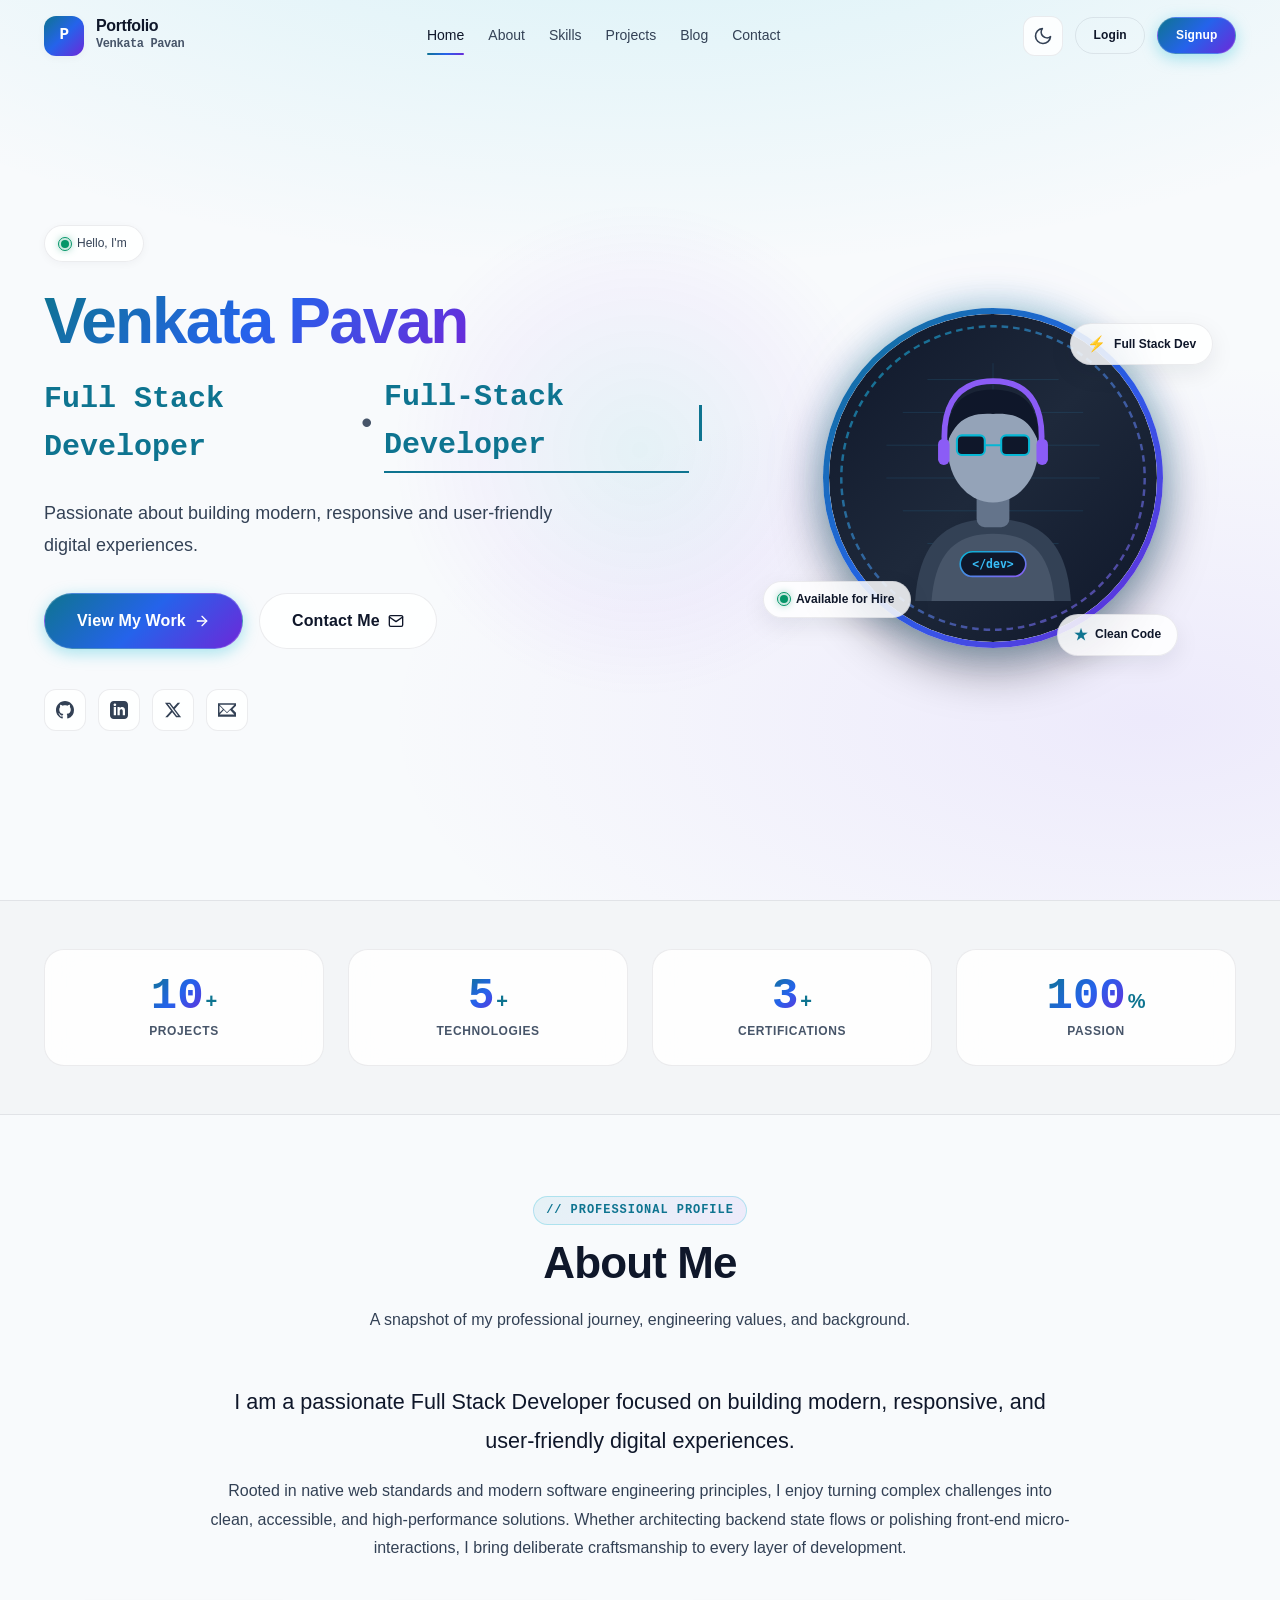
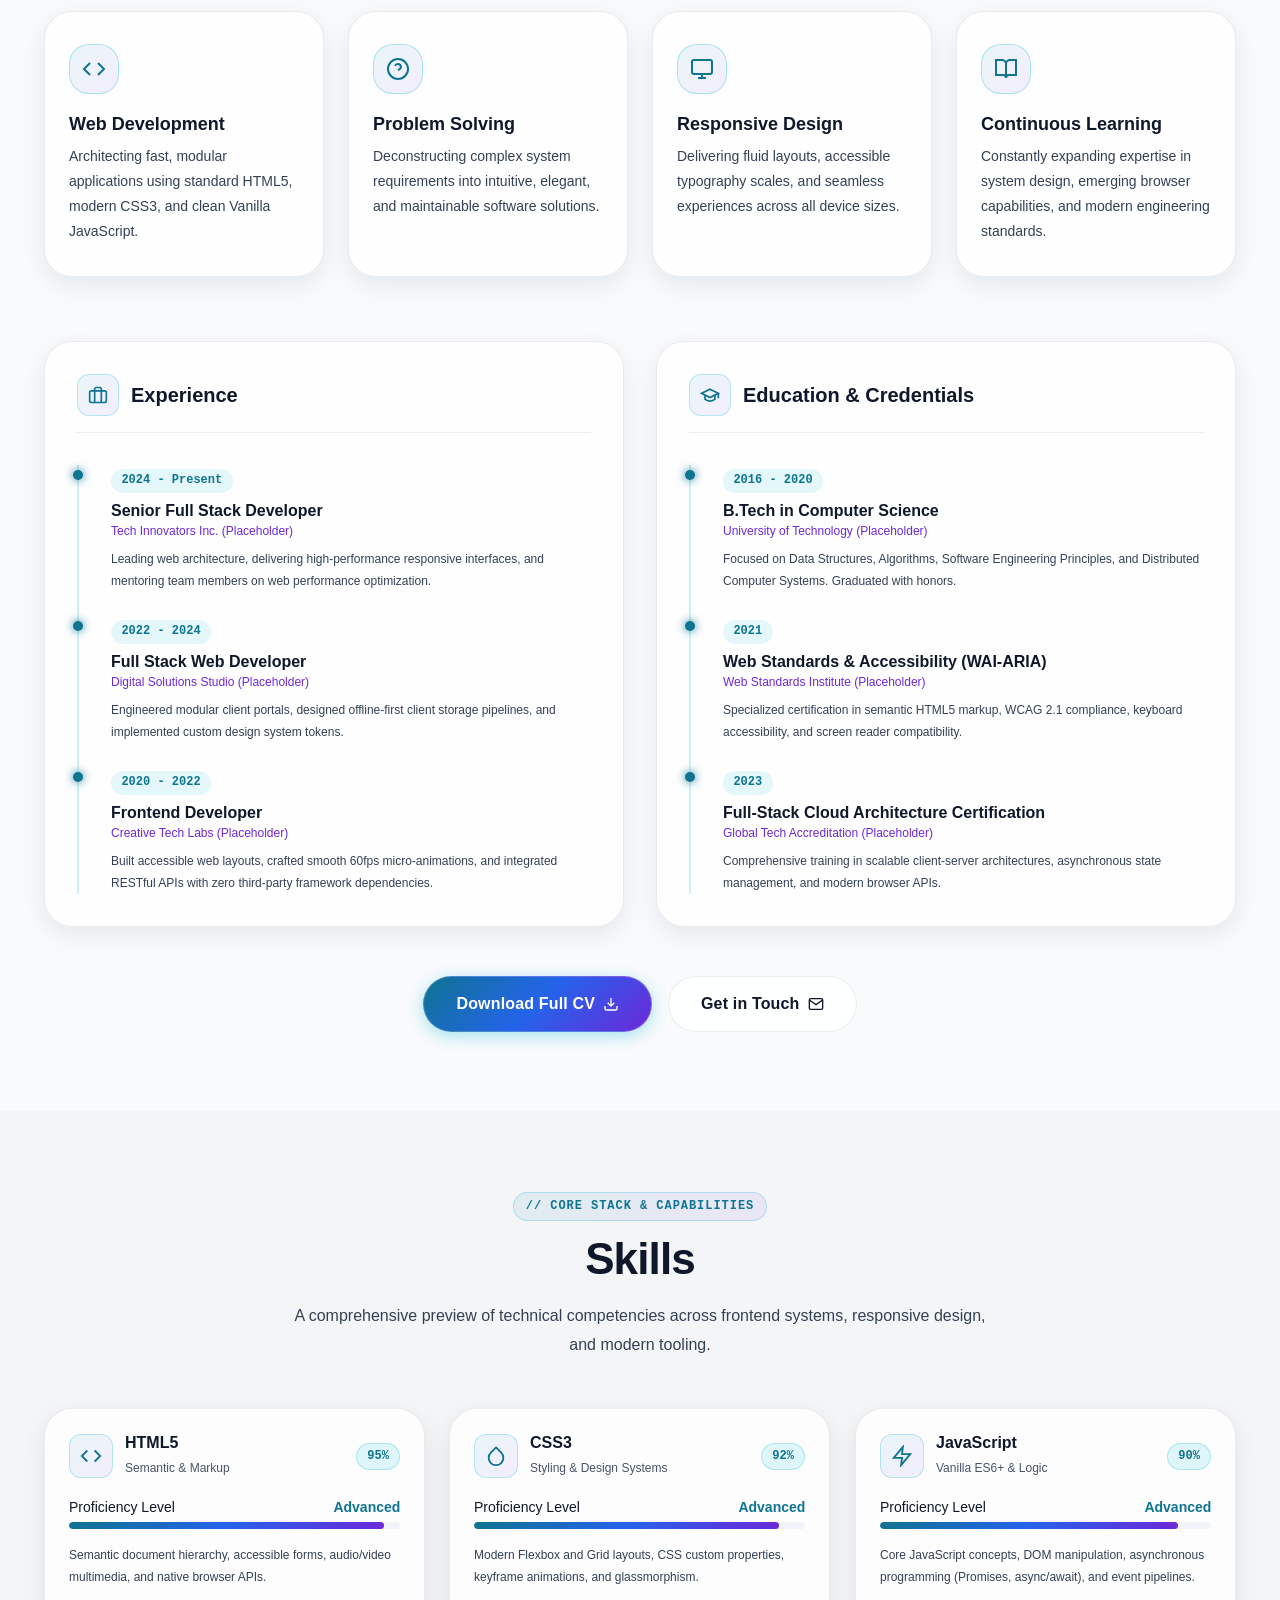
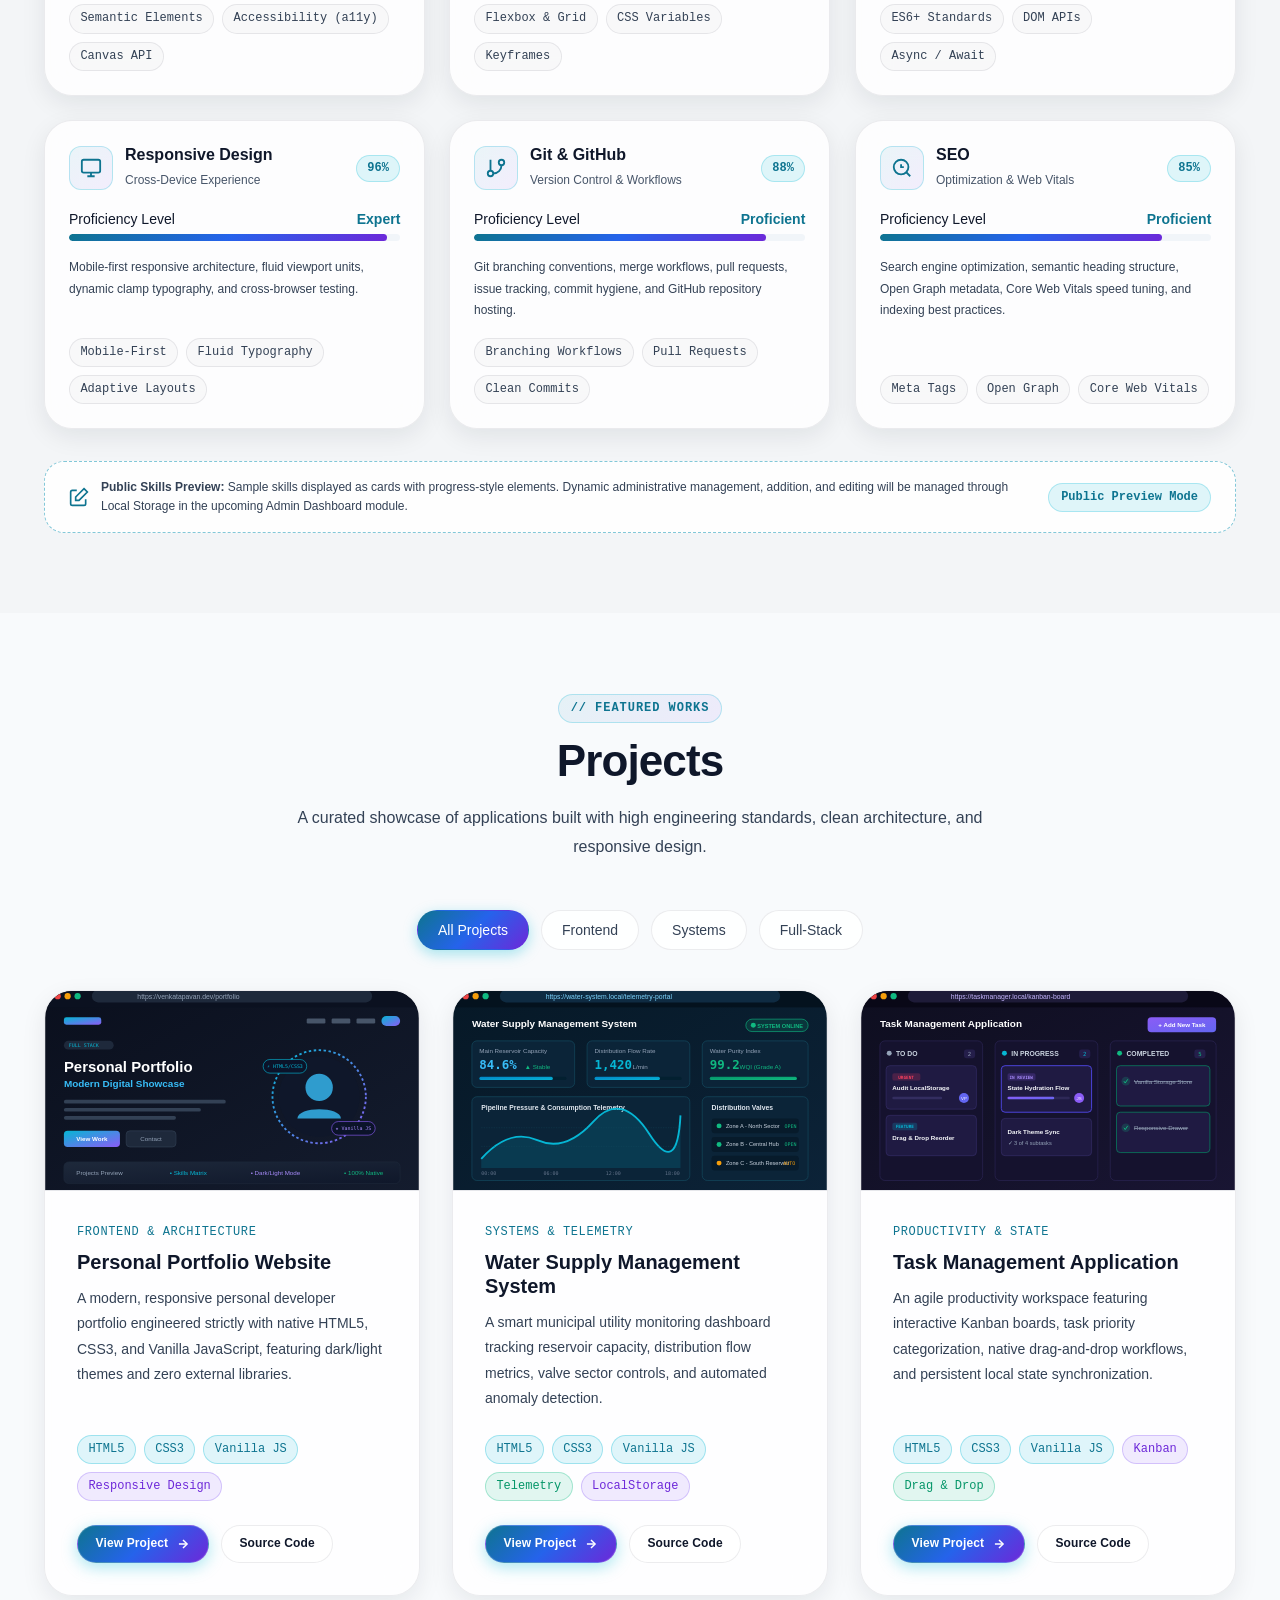
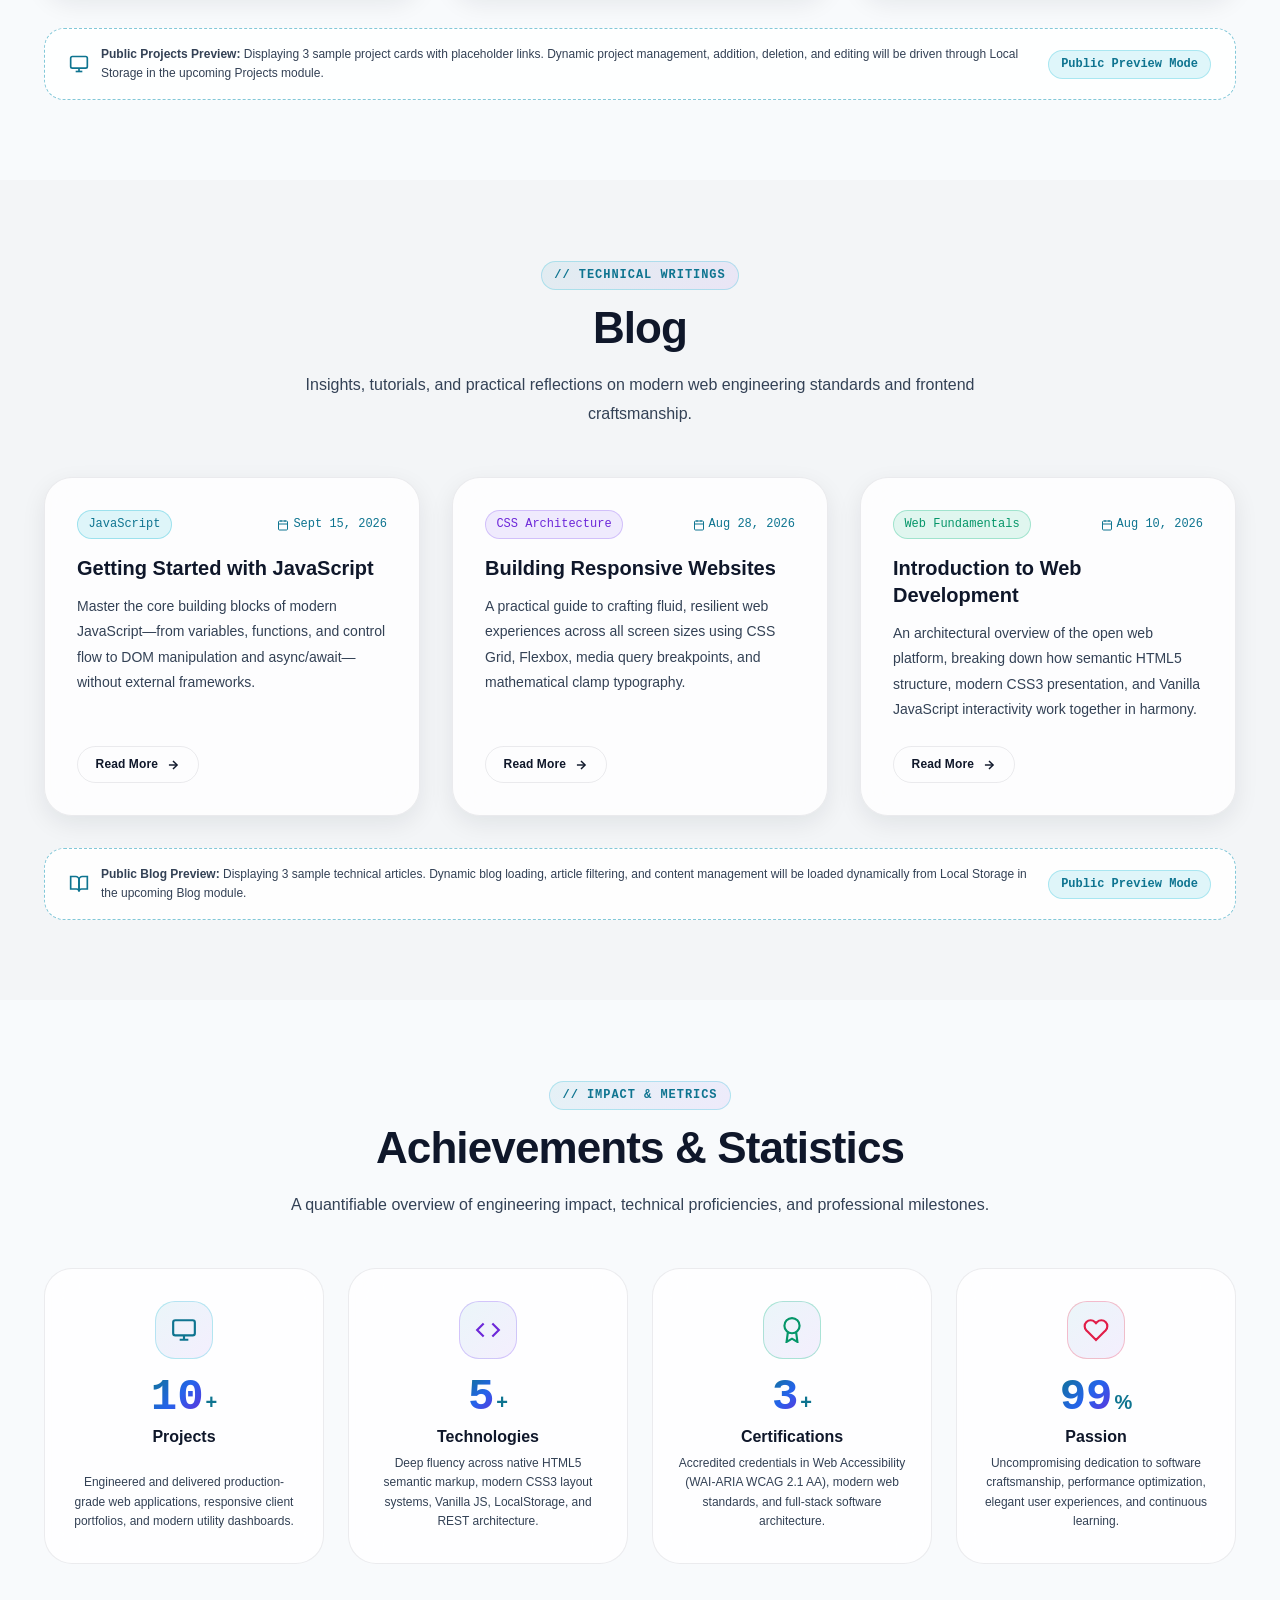
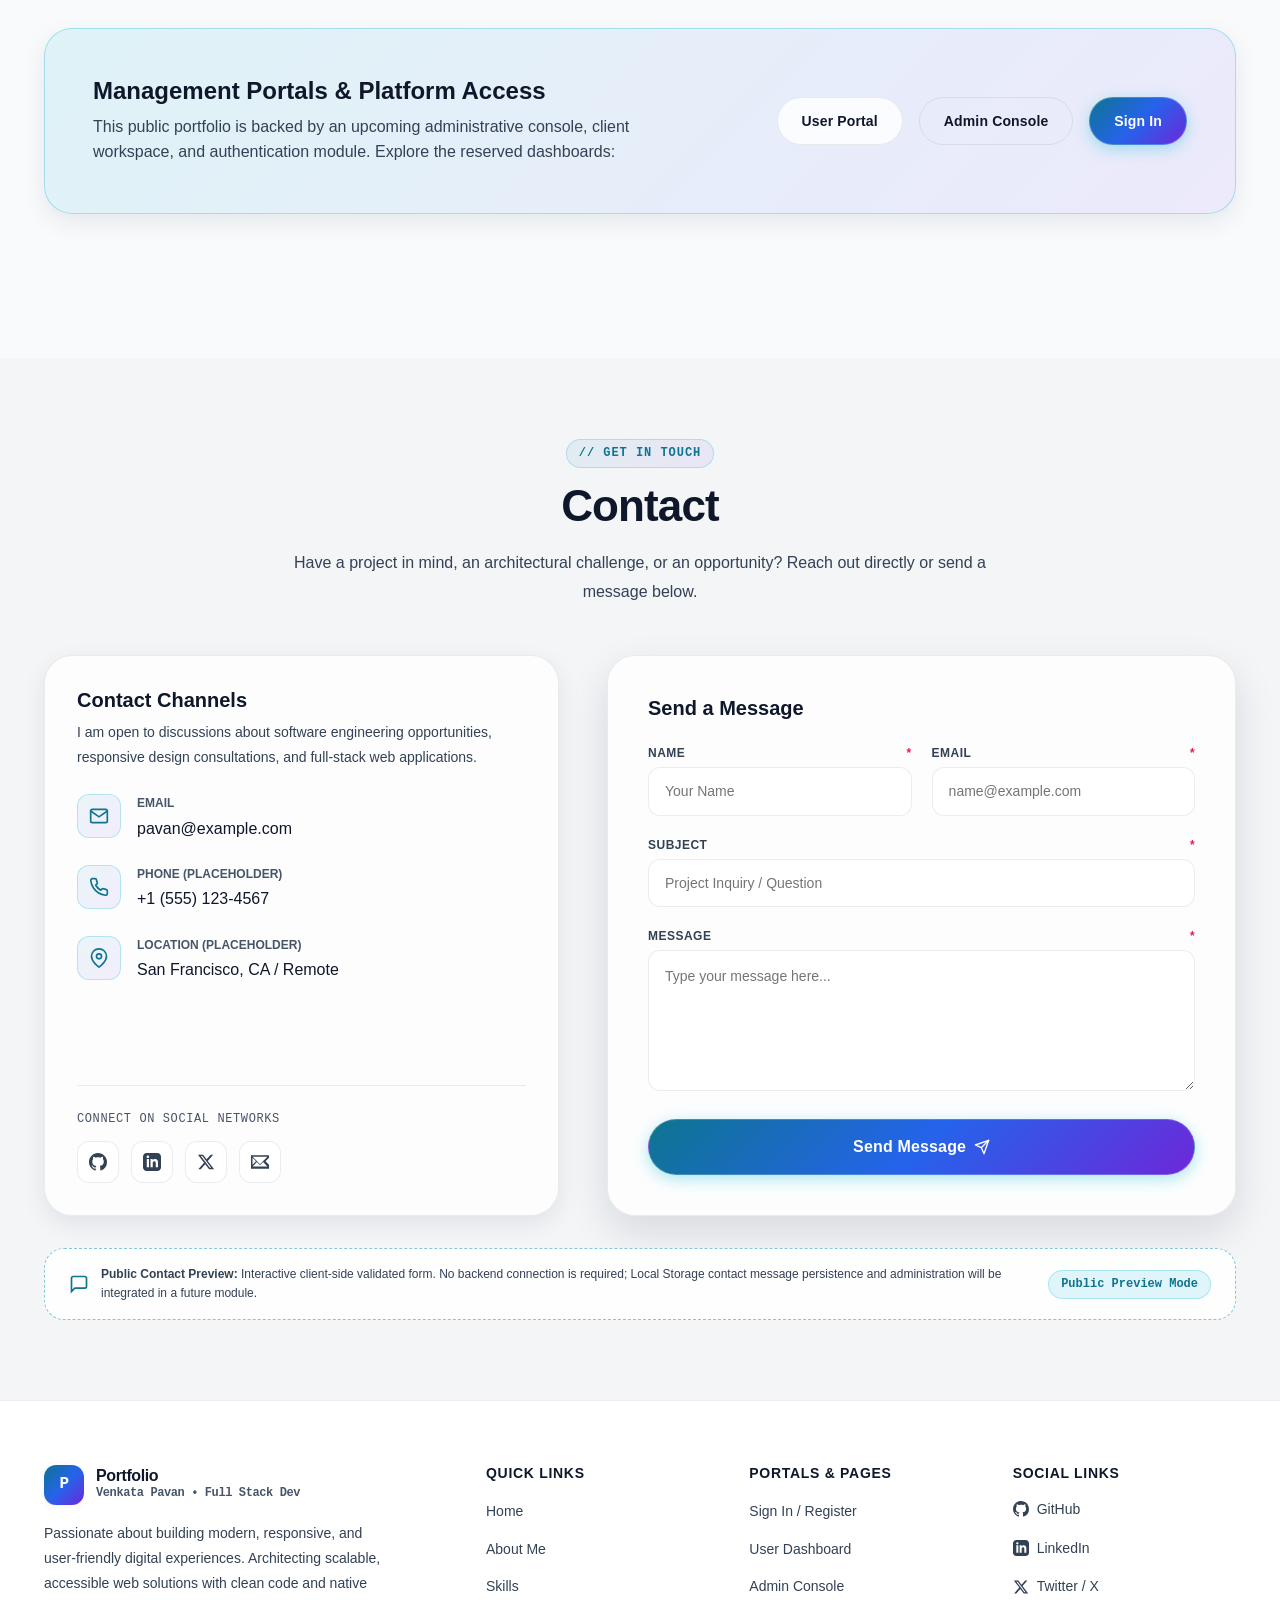
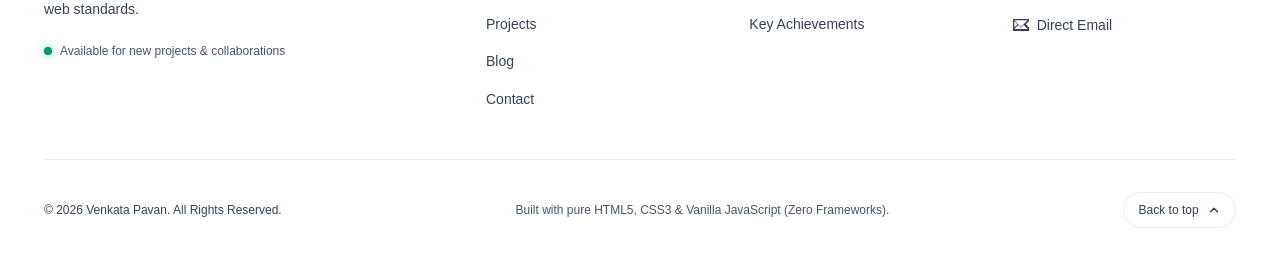
==== commit 7508fad1: "feat: complete Module 2, 3, and 4 - signup, login authentication, and admin content management" ====
--- a/index.html
+++ b/index.html
@@ -51,6 +51,7 @@
   <!-- Stylesheets -->
   <link rel="stylesheet" href="css/style.css">
   <link rel="stylesheet" href="css/responsive.css">
+  <link rel="stylesheet" href="css/auth.css">
 
 </head>
 <body>
@@ -1321,6 +1322,7 @@
 
   <!-- Scripts -->
   <script src="js/storage.js"></script>
+  <script src="js/auth.js"></script>
   <script src="js/main.js"></script>
 </body>
 </html>
--- a/css/auth.css
+++ b/css/auth.css
@@ -0,0 +1,790 @@
+/* ==========================================================================
+   Authentication & Dashboard Styles
+   Portfolio Website - Module 2: Signup + Local Storage Authentication
+   ========================================================================== */
+
+/* Auth Page Layout Wrapper */
+.auth-wrapper {
+  min-height: 100vh;
+  display: flex;
+  align-items: center;
+  justify-content: center;
+  padding: var(--spacing-10) var(--spacing-4);
+  position: relative;
+}
+
+/* Floating Top Controls (Theme Toggle & Return Home) */
+.auth-top-controls {
+  position: absolute;
+  top: var(--spacing-6);
+  right: var(--spacing-6);
+  display: flex;
+  align-items: center;
+  gap: var(--spacing-3);
+  z-index: 10;
+}
+
+/* Auth Card Container */
+.auth-card {
+  width: 100%;
+  max-width: 480px;
+  background: var(--surface-glass-card);
+  backdrop-filter: var(--blur-heavy);
+  -webkit-backdrop-filter: var(--blur-heavy);
+  border: 1px solid var(--surface-glass-border);
+  border-radius: var(--radius-xl);
+  padding: var(--spacing-10) var(--spacing-8);
+  box-shadow: var(--shadow-lg);
+  position: relative;
+  overflow: hidden;
+  transition: transform var(--transition-normal), box-shadow var(--transition-normal);
+}
+
+@media (max-width: 640px) {
+  .auth-wrapper {
+    padding: var(--spacing-16) var(--spacing-4) var(--spacing-8);
+  }
+  .auth-card {
+    padding: var(--spacing-8) var(--spacing-5);
+  }
+  .auth-top-controls {
+    top: var(--spacing-4);
+    right: var(--spacing-4);
+  }
+}
+
+.auth-header {
+  text-align: center;
+  margin-bottom: var(--spacing-6);
+}
+
+.auth-brand {
+  display: inline-flex;
+  justify-content: center;
+  margin-bottom: var(--spacing-4);
+}
+
+.auth-title {
+  font-size: var(--font-size-2xl);
+  font-weight: var(--font-weight-extrabold);
+  margin-bottom: var(--spacing-2);
+  letter-spacing: -0.02em;
+}
+
+.auth-subtitle {
+  font-size: var(--font-size-sm);
+  color: var(--text-secondary);
+  line-height: var(--line-height-base);
+}
+
+/* Alert Banners */
+.auth-alert {
+  display: none;
+  align-items: flex-start;
+  gap: var(--spacing-3);
+  padding: var(--spacing-3) var(--spacing-4);
+  border-radius: var(--radius-md);
+  font-size: var(--font-size-xs);
+  line-height: var(--line-height-base);
+  margin-bottom: var(--spacing-5);
+  animation: authFadeIn 0.25s ease-out;
+}
+
+.auth-alert-icon {
+  font-weight: bold;
+  font-size: var(--font-size-sm);
+  flex-shrink: 0;
+  margin-top: 1px;
+}
+
+.auth-alert-text {
+  flex: 1;
+}
+
+.auth-alert-error {
+  background: rgba(244, 63, 94, 0.12);
+  border: 1px solid rgba(244, 63, 94, 0.35);
+  color: #fda4af;
+}
+
+[data-theme="light"] .auth-alert-error {
+  background: rgba(244, 63, 94, 0.1);
+  border-color: rgba(244, 63, 94, 0.3);
+  color: #e11d48;
+}
+
+.auth-alert-success {
+  background: rgba(16, 185, 129, 0.12);
+  border: 1px solid rgba(16, 185, 129, 0.35);
+  color: #6ee7b7;
+}
+
+[data-theme="light"] .auth-alert-success {
+  background: rgba(16, 185, 129, 0.1);
+  border-color: rgba(16, 185, 129, 0.3);
+  color: #059669;
+}
+
+@keyframes authFadeIn {
+  from {
+    opacity: 0;
+    transform: translateY(-6px);
+  }
+  to {
+    opacity: 1;
+    transform: translateY(0);
+  }
+}
+
+/* Form Groups & Inputs */
+.auth-form {
+  display: flex;
+  flex-direction: column;
+  gap: var(--spacing-5);
+}
+
+.form-group {
+  display: flex;
+  flex-direction: column;
+  gap: var(--spacing-1);
+}
+
+.form-label {
+  font-size: var(--font-size-xs);
+  font-weight: var(--font-weight-semibold);
+  letter-spacing: 0.04em;
+  text-transform: uppercase;
+  color: var(--text-secondary);
+  display: flex;
+  align-items: center;
+  justify-content: space-between;
+}
+
+.required-star {
+  color: var(--accent-rose);
+  margin-left: 2px;
+}
+
+.form-input {
+  width: 100%;
+  padding: 0.75rem 1rem;
+  background: var(--surface-glass);
+  border: 1px solid var(--surface-glass-border);
+  border-radius: var(--radius-md);
+  color: var(--text-primary);
+  font-size: var(--font-size-sm);
+  transition: border-color var(--transition-fast), box-shadow var(--transition-fast), background-color var(--transition-fast);
+}
+
+.form-input:focus {
+  border-color: var(--accent-primary);
+  box-shadow: 0 0 0 3px rgba(6, 182, 212, 0.18);
+  outline: none;
+}
+
+.form-input.is-invalid {
+  border-color: var(--accent-rose) !important;
+  box-shadow: 0 0 0 3px rgba(244, 63, 94, 0.18) !important;
+}
+
+.form-input.is-valid {
+  border-color: var(--accent-emerald) !important;
+}
+
+.form-field-error {
+  display: none;
+  font-size: var(--font-size-xs);
+  color: var(--accent-rose);
+  margin-top: 3px;
+  line-height: 1.4;
+  animation: authFadeIn 0.2s ease-out;
+}
+
+.form-field-error.active {
+  display: block;
+}
+
+/* Password Input Wrapper with Show/Hide Toggle */
+.password-input-wrapper {
+  position: relative;
+  display: flex;
+  align-items: center;
+  width: 100%;
+}
+
+.password-input-wrapper .form-input {
+  padding-right: 2.75rem;
+}
+
+.password-toggle-btn {
+  position: absolute;
+  right: 0.5rem;
+  background: transparent;
+  border: none;
+  cursor: pointer;
+  color: var(--text-muted);
+  padding: 0.4rem;
+  display: flex;
+  align-items: center;
+  justify-content: center;
+  border-radius: var(--radius-sm);
+  transition: color var(--transition-fast), background-color var(--transition-fast);
+}
+
+.password-toggle-btn:hover {
+  color: var(--text-primary);
+  background: var(--surface-glass-highlight);
+}
+
+.password-toggle-btn:focus-visible {
+  outline: 2px solid var(--accent-primary);
+  color: var(--text-primary);
+}
+
+.password-toggle-btn svg {
+  width: 18px;
+  height: 18px;
+}
+
+/* Password Strength Meter */
+.password-strength-container {
+  margin-top: var(--spacing-2);
+  display: flex;
+  flex-direction: column;
+  gap: var(--spacing-1);
+}
+
+.strength-header {
+  display: flex;
+  align-items: center;
+  justify-content: space-between;
+  font-size: var(--font-size-xs);
+  font-family: var(--font-family-mono);
+}
+
+.strength-title {
+  color: var(--text-muted);
+}
+
+.strength-text {
+  font-weight: var(--font-weight-semibold);
+  transition: color var(--transition-fast);
+}
+
+.strength-meter {
+  display: flex;
+  gap: 4px;
+  height: 4px;
+  width: 100%;
+  border-radius: var(--radius-full);
+  overflow: hidden;
+}
+
+.strength-segment {
+  flex: 1;
+  height: 100%;
+  background: rgba(255, 255, 255, 0.12);
+  border-radius: var(--radius-full);
+  transition: background-color var(--transition-fast);
+}
+
+[data-theme="light"] .strength-segment {
+  background: rgba(0, 0, 0, 0.1);
+}
+
+.strength-segment.active-weak {
+  background-color: var(--accent-rose);
+}
+
+.strength-segment.active-medium,
+.strength-segment.active-fair {
+  background-color: var(--accent-amber);
+}
+
+.strength-segment.active-good {
+  background-color: #38bdf8;
+}
+
+.strength-segment.active-strong {
+  background-color: var(--accent-emerald);
+}
+
+/* Password Rules Checklist */
+.password-rules {
+  margin-top: var(--spacing-2);
+  background: rgba(0, 0, 0, 0.25);
+  border: 1px solid var(--border-subtle);
+  border-radius: var(--radius-md);
+  padding: 0.65rem 0.85rem;
+  display: flex;
+  flex-direction: column;
+  gap: 0.35rem;
+}
+
+[data-theme="light"] .password-rules {
+  background: rgba(0, 0, 0, 0.03);
+  border-color: rgba(0, 0, 0, 0.08);
+}
+
+.password-rules-title {
+  font-size: 0.7rem;
+  text-transform: uppercase;
+  letter-spacing: 0.04em;
+  font-weight: var(--font-weight-semibold);
+  color: var(--text-muted);
+  margin-bottom: 2px;
+}
+
+.rule-item {
+  display: flex;
+  align-items: center;
+  gap: 0.45rem;
+  font-size: var(--font-size-xs);
+  color: var(--text-muted);
+  transition: color var(--transition-fast);
+}
+
+.rule-icon {
+  width: 14px;
+  height: 14px;
+  display: inline-flex;
+  align-items: center;
+  justify-content: center;
+  font-size: 10px;
+  border-radius: var(--radius-full);
+  background: rgba(255, 255, 255, 0.08);
+  color: var(--text-muted);
+  transition: background-color var(--transition-fast), color var(--transition-fast);
+  flex-shrink: 0;
+}
+
+.rule-item.valid {
+  color: var(--accent-emerald);
+}
+
+.rule-item.valid .rule-icon {
+  background: rgba(16, 185, 129, 0.2);
+  color: var(--accent-emerald);
+}
+
+/* Confirm Password Match Indicator */
+.password-match-indicator {
+  font-size: var(--font-size-xs);
+  font-family: var(--font-family-mono);
+  margin-top: 3px;
+  display: block;
+  min-height: 1.2em;
+  transition: color var(--transition-fast);
+}
+
+.password-match-indicator.matched {
+  color: var(--accent-emerald);
+}
+
+.password-match-indicator.mismatched {
+  color: var(--accent-rose);
+}
+
+/* Default Role Indicator Badge */
+.role-badge-container {
+  display: flex;
+  align-items: center;
+  gap: var(--spacing-2);
+  padding: 0.5rem 0.75rem;
+  border-radius: var(--radius-md);
+  background: rgba(6, 182, 212, 0.08);
+  border: 1px dashed rgba(6, 182, 212, 0.3);
+  font-size: var(--font-size-xs);
+  color: var(--text-secondary);
+  line-height: 1.4;
+}
+
+.role-badge-tag {
+  display: inline-flex;
+  align-items: center;
+  gap: 4px;
+  padding: 0.15rem 0.5rem;
+  border-radius: var(--radius-full);
+  background: rgba(6, 182, 212, 0.18);
+  color: var(--accent-primary);
+  font-weight: var(--font-weight-bold);
+  font-family: var(--font-family-mono);
+  font-size: 0.7rem;
+  flex-shrink: 0;
+}
+
+/* Terms Checkbox */
+.terms-checkbox-group {
+  display: flex;
+  align-items: flex-start;
+  gap: 0.5rem;
+  font-size: var(--font-size-xs);
+  color: var(--text-secondary);
+  cursor: pointer;
+  margin-top: var(--spacing-1);
+}
+
+.terms-checkbox-group input[type="checkbox"] {
+  accent-color: var(--accent-primary);
+  margin-top: 2px;
+  width: 14px;
+  height: 14px;
+  cursor: pointer;
+}
+
+/* Auth Submit Button with Loading Spinner */
+.auth-submit-btn {
+  width: 100%;
+  margin-top: var(--spacing-2);
+  display: flex;
+  align-items: center;
+  justify-content: center;
+  gap: var(--spacing-2);
+}
+
+.auth-btn-spinner {
+  width: 16px;
+  height: 16px;
+  border: 2px solid rgba(255, 255, 255, 0.3);
+  border-top-color: #ffffff;
+  border-radius: 50%;
+  animation: authSpin 0.7s linear infinite;
+  display: inline-block;
+}
+
+@keyframes authSpin {
+  to {
+    transform: rotate(360deg);
+  }
+}
+
+/* Form Footer */
+.form-footer {
+  text-align: center;
+  margin-top: var(--spacing-6);
+  font-size: var(--font-size-xs);
+  color: var(--text-muted);
+}
+
+.form-link {
+  color: var(--accent-primary);
+  font-weight: var(--font-weight-medium);
+}
+
+.form-link:hover {
+  text-decoration: underline;
+}
+
+.form-footer-action {
+  margin-top: var(--spacing-3);
+}
+
+/* Demo Credentials Hint Box (for Login page testing) */
+.demo-creds-box {
+  margin-top: var(--spacing-5);
+  background: rgba(139, 92, 246, 0.08);
+  border: 1px dashed rgba(139, 92, 246, 0.3);
+  border-radius: var(--radius-md);
+  padding: var(--spacing-3) var(--spacing-4);
+  font-size: var(--font-size-xs);
+  color: var(--text-secondary);
+}
+
+.demo-creds-title {
+  font-weight: var(--font-weight-bold);
+  color: var(--accent-secondary);
+  margin-bottom: var(--spacing-1);
+  display: flex;
+  align-items: center;
+  justify-content: space-between;
+}
+
+.demo-creds-list {
+  display: flex;
+  flex-direction: column;
+  gap: var(--spacing-2);
+  margin-top: var(--spacing-2);
+}
+
+.demo-cred-row {
+  display: flex;
+  align-items: center;
+  justify-content: space-between;
+  padding: 0.3rem 0.5rem;
+  background: var(--surface-glass);
+  border-radius: var(--radius-sm);
+  font-family: var(--font-family-mono);
+  font-size: 0.75rem;
+}
+
+.btn-demo-fill {
+  background: rgba(139, 92, 246, 0.15);
+  border: 1px solid rgba(139, 92, 246, 0.3);
+  color: var(--accent-secondary);
+  border-radius: var(--radius-sm);
+  padding: 0.2rem 0.5rem;
+  font-size: 0.7rem;
+  cursor: pointer;
+  transition: all var(--transition-fast);
+}
+
+.btn-demo-fill:hover {
+  background: var(--accent-secondary);
+  color: #fff;
+}
+
+/* Header Navbar Auth Integration */
+.nav-auth-user-menu {
+  display: inline-flex;
+  align-items: center;
+  gap: var(--spacing-2);
+}
+
+.auth-user-badge {
+  display: inline-flex;
+  align-items: center;
+  gap: var(--spacing-2);
+  font-size: var(--font-size-xs);
+  font-family: var(--font-family-mono);
+  color: var(--text-primary);
+  background: var(--surface-glass);
+  border: 1px solid var(--surface-glass-border);
+  padding: 0.3rem 0.65rem;
+  border-radius: var(--radius-full);
+}
+
+.auth-user-name {
+  font-weight: var(--font-weight-semibold);
+  max-width: 140px;
+  overflow: hidden;
+  text-overflow: ellipsis;
+  white-space: nowrap;
+}
+
+.auth-role-tag {
+  font-size: 0.65rem;
+  text-transform: uppercase;
+  font-weight: 700;
+  padding: 0.1rem 0.4rem;
+  border-radius: var(--radius-full);
+  background: rgba(6, 182, 212, 0.15);
+  color: var(--accent-primary);
+  border: 1px solid rgba(6, 182, 212, 0.3);
+}
+
+.auth-role-tag.role-admin {
+  background: rgba(245, 158, 11, 0.15);
+  color: var(--accent-amber);
+  border-color: rgba(245, 158, 11, 0.3);
+}
+
+.btn-logout {
+  cursor: pointer;
+}
+
+/* Mobile Drawer Auth User Component */
+.mobile-auth-user {
+  display: flex;
+  flex-direction: column;
+  gap: var(--spacing-1);
+  margin-bottom: var(--spacing-2);
+}
+
+.mobile-auth-email {
+  font-size: var(--font-size-xs);
+  color: var(--text-muted);
+  font-family: var(--font-family-mono);
+}
+
+.btn-mobile-logout {
+  width: 100%;
+}
+
+/* Dashboard Specific Layout */
+.dashboard-wrapper {
+  min-height: 100vh;
+  display: flex;
+  flex-direction: column;
+}
+
+.dashboard-banner {
+  padding: var(--spacing-8) var(--spacing-6);
+  background: var(--surface-glass);
+  border-bottom: 1px solid var(--border-subtle);
+  margin-bottom: var(--spacing-8);
+}
+
+.dashboard-main {
+  padding-top: calc(var(--navbar-height) + var(--spacing-12));
+  padding-bottom: var(--spacing-12);
+}
+
+.dashboard-card {
+  background: var(--surface-glass-card);
+  border: 1px solid var(--surface-glass-border);
+  border-radius: var(--radius-xl);
+  padding: var(--spacing-12);
+  text-align: center;
+  max-width: 680px;
+  margin: 0 auto;
+}
+
+.dashboard-title {
+  margin-top: var(--spacing-4);
+}
+
+.dashboard-desc {
+  margin-bottom: var(--spacing-8);
+}
+
+.dashboard-grid {
+  display: grid;
+  grid-template-columns: repeat(2, 1fr);
+  gap: var(--spacing-6);
+  margin-top: var(--spacing-8);
+  margin-bottom: var(--spacing-8);
+  text-align: left;
+}
+
+@media (max-width: 768px) {
+  .dashboard-grid {
+    grid-template-columns: 1fr;
+  }
+}
+
+.dashboard-panel-card {
+  background: var(--surface-glass);
+  border: 1px solid var(--surface-glass-border);
+  border-radius: var(--radius-lg);
+  padding: var(--spacing-6);
+  display: flex;
+  flex-direction: column;
+  gap: var(--spacing-3);
+  transition: transform var(--transition-normal), border-color var(--transition-normal);
+}
+
+.dashboard-panel-card:hover {
+  border-color: var(--border-focus);
+  transform: translateY(-4px);
+}
+
+.dashboard-panel-header {
+  display: flex;
+  align-items: center;
+  justify-content: space-between;
+  gap: var(--spacing-3);
+}
+
+.dashboard-panel-title {
+  font-size: var(--font-size-base);
+  font-weight: var(--font-weight-bold);
+  color: var(--text-primary);
+  display: flex;
+  align-items: center;
+  gap: var(--spacing-2);
+}
+
+.dashboard-panel-badge {
+  font-size: var(--font-size-xs);
+  font-family: var(--font-family-mono);
+  padding: 0.2rem 0.6rem;
+  border-radius: var(--radius-full);
+  background: rgba(6, 182, 212, 0.12);
+  color: var(--accent-primary);
+  border: 1px solid rgba(6, 182, 212, 0.25);
+  white-space: nowrap;
+}
+
+.dashboard-panel-badge.badge-amber {
+  background: rgba(245, 158, 11, 0.12);
+  color: var(--accent-amber);
+  border-color: rgba(245, 158, 11, 0.25);
+}
+
+.dashboard-panel-desc {
+  font-size: var(--font-size-xs);
+  color: var(--text-secondary);
+  line-height: var(--line-height-relaxed);
+}
+
+.dashboard-panel-meta {
+  font-family: var(--font-family-mono);
+  font-size: var(--font-size-xs);
+  color: var(--text-muted);
+  margin-top: auto;
+  padding-top: var(--spacing-3);
+  border-top: 1px solid var(--border-subtle);
+}
+
+/* Dashboard User Session Card */
+.dashboard-user-card {
+  display: flex;
+  align-items: center;
+  justify-content: space-between;
+  gap: var(--spacing-4);
+  padding: var(--spacing-4) var(--spacing-6);
+  background: var(--surface-glass);
+  border: 1px solid var(--surface-glass-border);
+  border-radius: var(--radius-lg);
+  margin: var(--spacing-6) 0 var(--spacing-8);
+  text-align: left;
+}
+
+@media (max-width: 640px) {
+  .dashboard-user-card {
+    flex-direction: column;
+    align-items: flex-start;
+  }
+}
+
+.dashboard-user-info {
+  display: flex;
+  align-items: center;
+  gap: var(--spacing-3);
+}
+
+.dashboard-avatar {
+  width: 44px;
+  height: 44px;
+  border-radius: var(--radius-full);
+  background: linear-gradient(135deg, var(--accent-primary), var(--accent-secondary));
+  color: #fff;
+  display: flex;
+  align-items: center;
+  justify-content: center;
+  font-weight: var(--font-weight-bold);
+  font-size: var(--font-size-base);
+  flex-shrink: 0;
+}
+
+.dashboard-avatar.avatar-admin {
+  background: linear-gradient(135deg, var(--accent-amber), var(--accent-rose));
+}
+
+.dashboard-user-meta {
+  display: flex;
+  flex-direction: column;
+  gap: 2px;
+}
+
+.dashboard-user-name {
+  font-size: var(--font-size-sm);
+  font-weight: var(--font-weight-bold);
+  color: var(--text-primary);
+  display: flex;
+  align-items: center;
+  gap: var(--spacing-2);
+}
+
+.dashboard-user-email {
+  font-size: var(--font-size-xs);
+  color: var(--text-muted);
+  font-family: var(--font-family-mono);
+}
+
+.dashboard-actions {
+  display: flex;
+  align-items: center;
+  gap: var(--spacing-3);
+}
+
